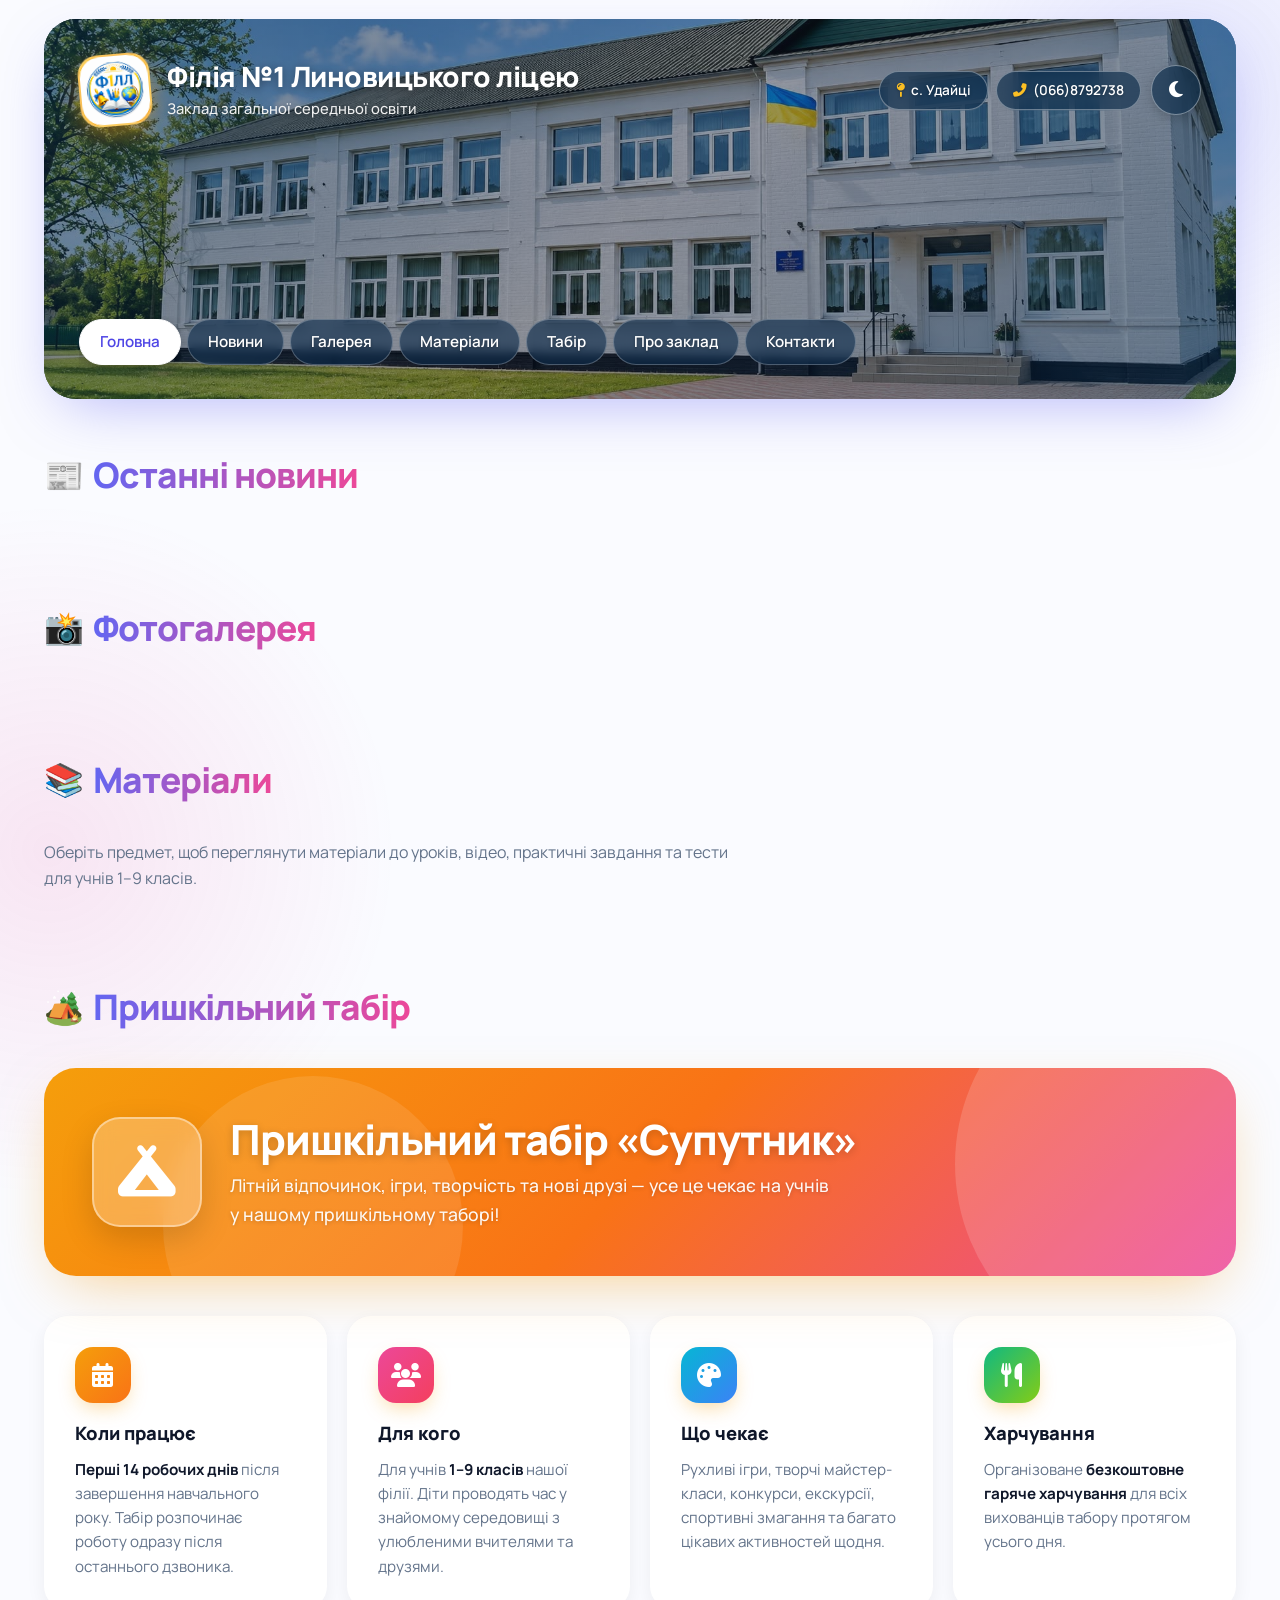
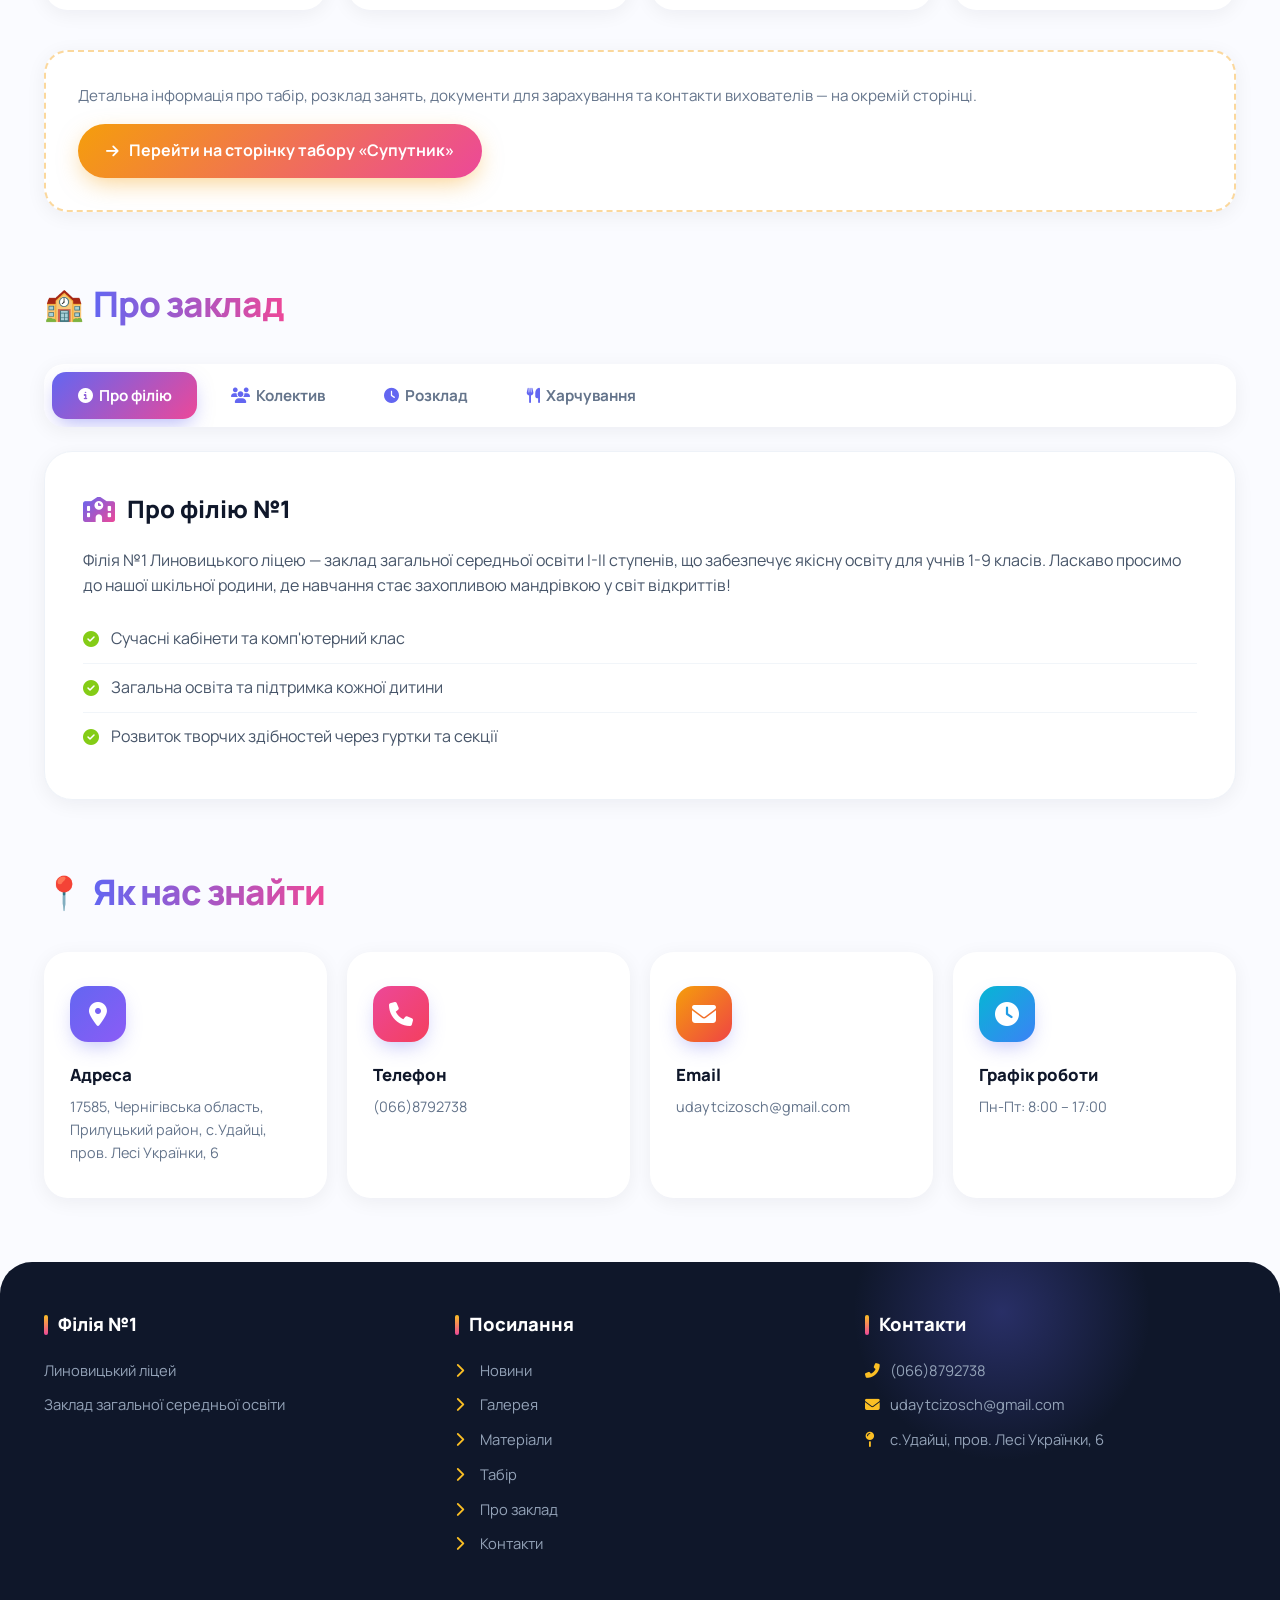
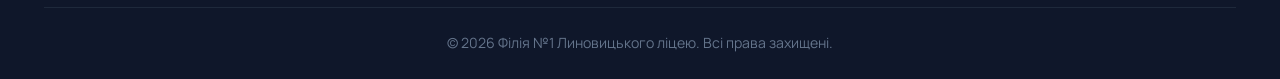
==== index.html @ 548830c9 "Update index.html" ====
<!DOCTYPE html>
<html lang="uk">
<head>
    <meta charset="UTF-8">
    <meta name="viewport" content="width=device-width, initial-scale=1.0, viewport-fit=cover">
    <meta name="theme-color" content="#6366f1">
    <meta name="google-site-verification" content="nzQj2xGdQmcjNdkb7C-c_WhR6F7RKy_tW2y6L_GNDEY" />
    <title>Філія №1 Линовицького ліцею</title>
    <link rel="icon" href="favicon.ico">
    <link rel="stylesheet" href="https://cdnjs.cloudflare.com/ajax/libs/font-awesome/6.4.0/css/all.min.css">
    <style>
        @import url('https://fonts.googleapis.com/css2?family=Manrope:wght@400;500;600;700;800&display=swap');

        :root {
            --primary: #6366f1;
            --primary-dark: #4f46e5;
            --accent-pink: #ec4899;
            --accent-lime: #84cc16;
            --dark: #0f172a;
            --gray: #64748b;
            --light: #f1f5f9;
            --white: #ffffff;

            --bg-body: #fafbff;
            --bg-card: #ffffff;
            --bg-card-hover: #ffffff;
            --bg-header: #0b2b4b;
            --bg-tab: #ffffff;
            --bg-input: #fafbff;
            --text-primary: #0f172a;
            --text-secondary: #475569;
            --text-muted: #64748b;
            --border-color: #eef2f8;
            --border-light: #f1f5f9;
            --shadow-card: 0 4px 20px rgba(15, 23, 42, 0.06);
            --shadow-card-hover: 0 25px 50px -15px rgba(99, 102, 241, 0.35);
            --lesson-bg: #fafbff;
            --lesson-border: #eef2f8;
            --footer-bg: #0f172a;
            --footer-text: #94a3b8;
            --footer-border: #1e293b;
        }

        [data-theme="dark"] {
            --bg-body: #0a0f1c;
            --bg-card: #151d2e;
            --bg-card-hover: #1a2438;
            --bg-header: #0b2b4b;
            --bg-tab: #151d2e;
            --bg-input: #1a2438;
            --text-primary: #f1f5f9;
            --text-secondary: #cbd5e1;
            --text-muted: #94a3b8;
            --border-color: #1e293b;
            --border-light: #1e293b;
            --shadow-card: 0 4px 20px rgba(0, 0, 0, 0.3);
            --shadow-card-hover: 0 25px 50px -15px rgba(99, 102, 241, 0.5);
            --lesson-bg: #1a2438;
            --lesson-border: #1e293b;
            --footer-bg: #050810;
            --footer-text: #94a3b8;
            --footer-border: #1e293b;
        }

        * {
            margin: 0;
            padding: 0;
            box-sizing: border-box;
            -webkit-tap-highlight-color: transparent;
        }

        html {
            scroll-behavior: smooth;
            -webkit-text-size-adjust: 100%;
        }

        body {
            font-family: 'Manrope', system-ui, -apple-system, sans-serif;
            background: var(--bg-body);
            color: var(--text-primary);
            line-height: 1.6;
            overflow-x: hidden;
            min-height: 100vh;
            min-height: 100dvh;
            transition: background-color 0.35s ease, color 0.35s ease;
        }

        body::before {
            content: '';
            position: fixed;
            top: -200px;
            right: -200px;
            width: 600px;
            height: 600px;
            background: radial-gradient(circle, rgba(99, 102, 241, 0.15), transparent 70%);
            border-radius: 50%;
            z-index: -1;
            pointer-events: none;
        }

        [data-theme="dark"] body::before {
            background: radial-gradient(circle, rgba(99, 102, 241, 0.25), transparent 70%);
        }

        body::after {
            content: '';
            position: fixed;
            bottom: -300px;
            left: -300px;
            width: 700px;
            height: 700px;
            background: radial-gradient(circle, rgba(236, 72, 153, 0.12), transparent 70%);
            border-radius: 50%;
            z-index: -1;
            pointer-events: none;
        }

        [data-theme="dark"] body::after {
            background: radial-gradient(circle, rgba(236, 72, 153, 0.18), transparent 70%);
        }

        .container {
            max-width: 1240px;
            margin: 0 auto;
            padding: 0 clamp(16px, 4vw, 24px);
        }

        /* ================= HEADER ================= */
        header {
            position: relative;
            padding: clamp(0.8rem, 2vw, 1.2rem) 0 0;
            margin-bottom: clamp(1.5rem, 4vw, 3rem);
        }

        .header-inner {
            background: var(--bg-header);
            border-radius: clamp(20px, 4vw, 32px);
            padding: clamp(1.5rem, 3.5vw, 2.2rem) clamp(1.2rem, 3vw, 2.2rem) clamp(0.6rem, 2vw, 1rem);
            box-shadow: 0 20px 60px -20px rgba(99, 102, 241, 0.5);
            position: relative;
            overflow: hidden;
            min-height: clamp(260px, 40vw, 380px);
            display: flex;
            flex-direction: column;
            justify-content: space-between;
        }

        .header-bg {
            position: absolute;
            inset: 0;
            z-index: 0;
            overflow: hidden;
        }

        .header-bg img {
            width: 100%;
            height: 100%;
            object-fit: cover;
            display: block;
            transition: transform 8s ease-in-out;
        }

        .header-inner:hover .header-bg img {
            transform: scale(1.05);
        }

        /* Щільне темне перекриття поверх картинки */
        .header-bg::after {
            content: '';
            position: absolute;
            inset: 0;
            background: linear-gradient(135deg,
                rgba(11, 43, 75, 0.6) 0%,
                rgba(15, 23, 42, 0.42) 50%,
                rgba(11, 43, 75, 0.6) 100%);
            z-index: 1;
            pointer-events: none;
        }

        [data-theme="dark"] .header-bg::after {
            background: linear-gradient(135deg,
                rgba(5, 8, 16, 0.75) 0%,
                rgba(15, 23, 42, 0.6) 50%,
                rgba(5, 8, 16, 0.75) 100%);
        }

        .header-content {
            display: flex;
            align-items: center;
            justify-content: space-between;
            flex-wrap: wrap;
            gap: 16px;
            position: relative;
            z-index: 2;
        }

        .logo-area {
            display: flex;
            align-items: center;
            gap: clamp(10px, 2vw, 16px);
        }

        .logo-icon {
            width: clamp(52px, 9vw, 72px);
            height: clamp(52px, 9vw, 72px);
            background: linear-gradient(135deg, #fbbf24, #f59e0b);
            border-radius: clamp(14px, 2.5vw, 20px);
            display: flex;
            align-items: center;
            justify-content: center;
            font-size: clamp(1.4rem, 3.2vw, 2rem);
            color: #fff;
            box-shadow: 0 8px 24px rgba(245, 158, 11, 0.5);
            transform: rotate(-5deg);
            transition: transform 0.3s;
            flex-shrink: 0;
            overflow: hidden;
            border: 2px solid rgba(255, 255, 255, 0.3);
            backdrop-filter: blur(10px);
        }

        .logo-icon:hover {
            transform: rotate(5deg) scale(1.05);
        }

        .logo-icon img {
            width: 100%;
            height: 100%;
            object-fit: cover;
            border-radius: inherit;
        }

        .school-name h1 {
            font-size: clamp(1.05rem, 3.5vw, 1.75rem);
            font-weight: 800;
            color: #fff;
            letter-spacing: -0.5px;
            line-height: 1.2;
            text-shadow: 0 2px 8px rgba(0, 0, 0, 0.4);
        }

        .school-name p {
            font-size: clamp(0.72rem, 2vw, 0.92rem);
            color: rgba(255, 255, 255, 0.92);
            font-weight: 500;
            margin-top: 4px;
            text-shadow: 0 1px 4px rgba(0, 0, 0, 0.4);
        }

        .header-right {
            display: flex;
            align-items: center;
            gap: 10px;
            flex-wrap: wrap;
        }

        .contact-info {
            display: flex;
            gap: 8px;
            flex-wrap: wrap;
        }

        .contact-chip {
            display: flex;
            align-items: center;
            gap: 6px;
            background: rgba(11, 43, 75, 0.65);
            backdrop-filter: blur(10px);
            -webkit-backdrop-filter: blur(10px);
            padding: clamp(6px, 1.5vw, 8px) clamp(10px, 2vw, 16px);
            border-radius: 50px;
            color: #fff;
            font-size: clamp(0.72rem, 1.8vw, 0.85rem);
            font-weight: 600;
            border: 1px solid rgba(255, 255, 255, 0.35);
            white-space: nowrap;
            text-shadow: 0 1px 3px rgba(0, 0, 0, 0.3);
        }

        .contact-chip i {
            color: #fbbf24;
        }

        /* ================= КНОПКА ПЕРЕМИКАННЯ ТЕМИ ================= */
        .theme-toggle {
            width: clamp(44px, 8vw, 50px);
            height: clamp(44px, 8vw, 50px);
            border-radius: 50%;
            background: rgba(11, 43, 75, 0.65);
            backdrop-filter: blur(10px);
            -webkit-backdrop-filter: blur(10px);
            border: 1px solid rgba(255, 255, 255, 0.4);
            color: #fff;
            font-size: clamp(1rem, 2.5vw, 1.15rem);
            cursor: pointer;
            display: flex;
            align-items: center;
            justify-content: center;
            transition: all 0.3s cubic-bezier(0.4, 0, 0.2, 1);
            flex-shrink: 0;
            position: relative;
            overflow: hidden;
            box-shadow: 0 4px 12px rgba(0, 0, 0, 0.2);
        }

        .theme-toggle:hover {
            background: #fff;
            color: var(--primary-dark);
            transform: rotate(20deg) scale(1.08);
        }

        .theme-toggle:active {
            transform: rotate(20deg) scale(0.95);
        }

        .theme-toggle i {
            position: absolute;
            transition: all 0.4s cubic-bezier(0.4, 0, 0.2, 1);
        }

        .theme-toggle .icon-sun {
            opacity: 0;
            transform: rotate(-90deg) scale(0.5);
        }

        .theme-toggle .icon-moon {
            opacity: 1;
            transform: rotate(0) scale(1);
        }

        [data-theme="dark"] .theme-toggle .icon-sun {
            opacity: 1;
            transform: rotate(0) scale(1);
        }

        [data-theme="dark"] .theme-toggle .icon-moon {
            opacity: 0;
            transform: rotate(90deg) scale(0.5);
        }

        /* ================= НАВІГАЦІЯ ================= */
        .nav-wrapper {
            position: relative;
            z-index: 2;
            margin-top: clamp(1.2rem, 3vw, 1.8rem);
            padding-bottom: clamp(0.6rem, 1.5vw, 1rem);
            display: flex;
            align-items: center;
            gap: 8px;
        }

        .nav-container {
            flex: 1;
            overflow-x: auto;
            -webkit-overflow-scrolling: touch;
            scrollbar-width: none;
            -ms-overflow-style: none;
            scroll-behavior: smooth;
        }

        .nav-container::-webkit-scrollbar {
            display: none;
        }

        .nav-links {
            display: flex;
            flex-wrap: nowrap;
            gap: 6px;
            list-style: none;
            min-width: fit-content;
            padding: 2px 0;
        }

        .nav-links a {
            color: #fff;
            text-decoration: none;
            font-weight: 600;
            padding: clamp(8px, 1.8vw, 10px) clamp(14px, 2.5vw, 20px);
            border-radius: 50px;
            font-size: clamp(0.82rem, 1.8vw, 0.95rem);
            transition: all 0.25s;
            background: rgba(11, 43, 75, 0.6);
            backdrop-filter: blur(6px);
            -webkit-backdrop-filter: blur(6px);
            border: 1px solid rgba(255, 255, 255, 0.25);
            white-space: nowrap;
            display: block;
            text-shadow: 0 1px 3px rgba(0, 0, 0, 0.35);
        }

        .nav-links a:hover {
            background: rgba(255, 255, 255, 0.3);
            border-color: rgba(255, 255, 255, 0.5);
        }

        .nav-links a.active {
            background: #fff;
            color: var(--primary-dark);
            box-shadow: 0 4px 15px rgba(0, 0, 0, 0.25);
            border-color: #fff;
            text-shadow: none;
        }

        .nav-arrow {
            flex-shrink: 0;
            width: clamp(36px, 6vw, 42px);
            height: clamp(36px, 6vw, 42px);
            border-radius: 50%;
            background: rgba(11, 43, 75, 0.65);
            backdrop-filter: blur(8px);
            -webkit-backdrop-filter: blur(8px);
            border: 1px solid rgba(255, 255, 255, 0.35);
            color: #fff;
            font-size: clamp(0.85rem, 2vw, 1rem);
            cursor: pointer;
            display: flex;
            align-items: center;
            justify-content: center;
            transition: all 0.25s;
            flex-shrink: 0;
            box-shadow: 0 4px 12px rgba(0, 0, 0, 0.2);
        }

        .nav-arrow:hover:not(:disabled) {
            background: #fff;
            color: var(--primary-dark);
            transform: scale(1.08);
        }

        .nav-arrow:active:not(:disabled) {
            transform: scale(0.95);
        }

        .nav-arrow:disabled {
            opacity: 0.3;
            cursor: not-allowed;
        }

        @media (min-width: 1000px) {
            .nav-arrow {
                display: none;
            }
        }

        /* ================= СЕКЦІЇ ================= */
        .section-title {
            font-size: clamp(1.4rem, 4vw, 2.2rem);
            font-weight: 800;
            color: var(--text-primary);
            margin-bottom: clamp(1.2rem, 3vw, 2rem);
            letter-spacing: -1px;
            display: flex;
            align-items: center;
            gap: 10px;
            flex-wrap: wrap;
            scroll-margin-top: 20px;
        }

        .section-title .emoji {
            font-size: clamp(1.4rem, 4vw, 2rem);
        }

        .section-title span.line {
            background: linear-gradient(90deg, var(--primary), var(--accent-pink));
            -webkit-background-clip: text;
            -webkit-text-fill-color: transparent;
            background-clip: text;
        }

        /* ================= НОВИНИ ================= */
        .news-section {
            margin: clamp(1rem, 3vw, 2rem) 0 clamp(2rem, 5vw, 4rem);
            scroll-margin-top: 20px;
        }

        .news-grid {
            display: grid;
            grid-template-columns: repeat(auto-fill, minmax(min(100%, 300px), 1fr));
            gap: clamp(16px, 2.5vw, 24px);
        }

        .news-card {
            background: var(--bg-card);
            border-radius: clamp(18px, 3vw, 24px);
            overflow: hidden;
            box-shadow: var(--shadow-card);
            transition: all 0.35s cubic-bezier(0.4, 0, 0.2, 1);
            display: flex;
            flex-direction: column;
            cursor: pointer;
            border: 2px solid transparent;
            position: relative;
            -webkit-tap-highlight-color: transparent;
        }

        @media (hover: hover) {
            .news-card:hover {
                transform: translateY(-8px);
                box-shadow: var(--shadow-card-hover);
                border-color: rgba(99, 102, 241, 0.2);
            }
            .news-card:hover .news-img img {
                transform: scale(1.08);
            }
            .news-card:hover .news-img i {
                transform: scale(1.15) rotate(-5deg);
            }
            .news-card:hover .read-more {
                gap: 12px;
                color: var(--accent-pink);
            }
        }

        .news-card:active {
            transform: scale(0.98);
        }

        .news-img {
            height: clamp(160px, 24vw, 200px);
            display: flex;
            align-items: center;
            justify-content: center;
            color: white;
            font-size: clamp(2.5rem, 6vw, 3.5rem);
            position: relative;
            overflow: hidden;
        }

        .news-img img {
            position: absolute;
            inset: 0;
            width: 100%;
            height: 100%;
            object-fit: cover;
            transition: transform 0.5s cubic-bezier(0.4, 0, 0.2, 1);
            z-index: 0;
        }

        .news-img::after {
            content: '';
            position: absolute;
            inset: 0;
            background: linear-gradient(180deg, rgba(0,0,0,0.05) 0%, rgba(0,0,0,0.25) 100%);
            z-index: 1;
            pointer-events: none;
        }

        .news-img i {
            filter: drop-shadow(2px 4px 8px rgba(0,0,0,0.25));
            position: relative;
            z-index: 2;
            transition: transform 0.4s;
        }

        .img-purple { background: linear-gradient(135deg, #8b5cf6, #6366f1); }
        .img-pink { background: linear-gradient(135deg, #ec4899, #f43f5e); }
        .img-green { background: linear-gradient(135deg, #10b981, #84cc16); }
        .img-cyan { background: linear-gradient(135deg, #06b6d4, #3b82f6); }
        .img-orange { background: linear-gradient(135deg, #f59e0b, #ef4444); }
        .img-indigo { background: linear-gradient(135deg, #6366f1, #06b6d4); }

        .news-content {
            padding: clamp(1rem, 2.5vw, 1.4rem) clamp(1rem, 2.5vw, 1.4rem) clamp(1.2rem, 2.5vw, 1.6rem);
            flex: 1;
            display: flex;
            flex-direction: column;
        }

        .news-date {
            font-size: clamp(0.68rem, 1.6vw, 0.75rem);
            font-weight: 700;
            text-transform: uppercase;
            letter-spacing: 1.2px;
            color: var(--primary);
            margin-bottom: 0.6rem;
            display: flex;
            align-items: center;
            gap: 6px;
        }

        .news-card h3 {
            font-size: clamp(1rem, 2.5vw, 1.15rem);
            font-weight: 700;
            margin-bottom: 0.6rem;
            color: var(--text-primary);
            line-height: 1.4;
            letter-spacing: -0.3px;
            display: -webkit-box;
            -webkit-line-clamp: 2;
            -webkit-box-orient: vertical;
            overflow: hidden;
        }

        .news-card p {
            color: var(--text-muted);
            font-size: clamp(0.85rem, 2vw, 0.9rem);
            margin-bottom: 1.2rem;
            flex: 1;
            display: -webkit-box;
            -webkit-line-clamp: 3;
            -webkit-box-orient: vertical;
            overflow: hidden;
        }

        .read-more {
            display: inline-flex;
            align-items: center;
            gap: 8px;
            color: var(--primary);
            font-weight: 700;
            font-size: clamp(0.8rem, 1.8vw, 0.88rem);
            margin-top: auto;
            width: fit-content;
            transition: 0.2s;
        }

        /* ================= МАТЕРІАЛИ / ПРЕДМЕТИ ================= */
        #materials-section {
            margin: clamp(2rem, 5vw, 4rem) 0;
            scroll-margin-top: 20px;
        }

        .subjects-grid {
            display: grid;
            grid-template-columns: repeat(auto-fill, minmax(min(100%, 240px), 1fr));
            gap: clamp(16px, 2.5vw, 22px);
        }

        .subject-card {
            background: var(--bg-card);
            border-radius: clamp(18px, 3vw, 24px);
            padding: clamp(1.4rem, 3vw, 1.8rem);
            box-shadow: var(--shadow-card);
            transition: all 0.35s cubic-bezier(0.4, 0, 0.2, 1);
            display: flex;
            flex-direction: column;
            cursor: pointer;
            border: 2px solid transparent;
            text-decoration: none;
            color: var(--text-primary);
            position: relative;
            overflow: hidden;
        }

        .subject-card::before {
            content: '';
            position: absolute;
            top: 0;
            left: 0;
            right: 0;
            height: 4px;
            background: var(--subject-color, linear-gradient(90deg, var(--primary), var(--accent-pink)));
            transform: scaleX(0);
            transform-origin: left;
            transition: transform 0.35s;
        }

        @media (hover: hover) {
            .subject-card:hover {
                transform: translateY(-6px);
                box-shadow: var(--shadow-card-hover);
                border-color: rgba(99, 102, 241, 0.15);
            }
            .subject-card:hover::before {
                transform: scaleX(1);
            }
            .subject-card:hover .subject-icon {
                transform: rotate(-8deg) scale(1.08);
            }
            .subject-card:hover .subject-link {
                gap: 12px;
                color: var(--accent-pink);
            }
        }

        .subject-card:active {
            transform: scale(0.98);
        }

        .subject-icon {
            width: clamp(52px, 9vw, 64px);
            height: clamp(52px, 9vw, 64px);
            border-radius: clamp(14px, 2.5vw, 18px);
            display: flex;
            align-items: center;
            justify-content: center;
            font-size: clamp(1.4rem, 3.5vw, 1.8rem);
            color: #fff;
            margin-bottom: 1rem;
            box-shadow: 0 8px 20px -5px rgba(99, 102, 241, 0.4);
            transition: transform 0.35s;
            flex-shrink: 0;
        }

        .subject-card h3 {
            font-size: clamp(1rem, 2.5vw, 1.15rem);
            font-weight: 800;
            margin-bottom: 0.4rem;
            color: var(--text-primary);
            letter-spacing: -0.3px;
        }

        .subject-card p {
            color: var(--text-muted);
            font-size: clamp(0.82rem, 2vw, 0.9rem);
            margin-bottom: 1rem;
            flex: 1;
        }

        .subject-link {
            display: inline-flex;
            align-items: center;
            gap: 8px;
            color: var(--primary);
            font-weight: 700;
            font-size: clamp(0.8rem, 1.8vw, 0.88rem);
            margin-top: auto;
            transition: 0.2s;
        }

        .subject-link i {
            font-size: 0.8em;
        }

        .subject-icon.info { background: linear-gradient(135deg, #06b6d4, #3b82f6); }
        .subject-icon.math { background: linear-gradient(135deg, #8b5cf6, #6366f1); }
        .subject-icon.ukr { background: linear-gradient(135deg, #f59e0b, #ef4444); }
        .subject-icon.eng { background: linear-gradient(135deg, #ec4899, #f43f5e); }
        .subject-icon.hist { background: linear-gradient(135deg, #f97316, #f59e0b); }
        .subject-icon.geo { background: linear-gradient(135deg, #10b981, #84cc16); }
        .subject-icon.bio { background: linear-gradient(135deg, #22c55e, #16a34a); }
        .subject-icon.phys { background: linear-gradient(135deg, #6366f1, #8b5cf6); }
        .subject-icon.chem { background: linear-gradient(135deg, #14b8a6, #10b981); }
        .subject-icon.art { background: linear-gradient(135deg, #f43f5e, #ec4899); }
        .subject-icon.pe { background: linear-gradient(135deg, #f59e0b, #84cc16); }
        .subject-icon.tech { background: linear-gradient(135deg, #64748b, #475569); }

        /* ================= ТАБІР ================= */
        #tabor-section {
            margin: clamp(2rem, 5vw, 4rem) 0;
            scroll-margin-top: 20px;
        }

        .tabor-hero {
            background: linear-gradient(135deg, #f59e0b 0%, #f97316 50%, #ec4899 100%);
            border-radius: clamp(20px, 4vw, 32px);
            padding: clamp(1.8rem, 4vw, 3rem);
            position: relative;
            overflow: hidden;
            box-shadow: 0 20px 60px -20px rgba(245, 158, 11, 0.5);
            color: #fff;
        }

        [data-theme="dark"] .tabor-hero {
            background: linear-gradient(135deg, #b45309 0%, #c2410c 50%, #be185d 100%);
            box-shadow: 0 20px 60px -20px rgba(245, 158, 11, 0.35);
        }

        .tabor-hero::before {
            content: '';
            position: absolute;
            top: -50%;
            right: -10%;
            width: 400px;
            height: 400px;
            background: rgba(255, 255, 255, 0.15);
            border-radius: 50%;
            pointer-events: none;
        }

        .tabor-hero::after {
            content: '';
            position: absolute;
            bottom: -100px;
            left: 10%;
            width: 300px;
            height: 300px;
            background: rgba(255, 255, 255, 0.1);
            border-radius: 50%;
            pointer-events: none;
        }

        .tabor-hero-content {
            position: relative;
            z-index: 2;
            display: grid;
            grid-template-columns: auto 1fr;
            gap: clamp(16px, 3vw, 28px);
            align-items: center;
        }

        .tabor-hero-icon {
            width: clamp(72px, 14vw, 110px);
            height: clamp(72px, 14vw, 110px);
            background: rgba(255, 255, 255, 0.25);
            backdrop-filter: blur(10px);
            -webkit-backdrop-filter: blur(10px);
            border-radius: clamp(20px, 4vw, 28px);
            display: flex;
            align-items: center;
            justify-content: center;
            font-size: clamp(2rem, 5vw, 3.2rem);
            color: #fff;
            border: 2px solid rgba(255, 255, 255, 0.4);
            flex-shrink: 0;
            box-shadow: 0 12px 32px rgba(0, 0, 0, 0.15);
            animation: floatTent 3s ease-in-out infinite;
        }

        @keyframes floatTent {
            0%, 100% { transform: translateY(0) rotate(-3deg); }
            50% { transform: translateY(-8px) rotate(3deg); }
        }

        .tabor-hero h2 {
            font-size: clamp(1.5rem, 5vw, 2.6rem);
            font-weight: 800;
            letter-spacing: -1px;
            line-height: 1.15;
            text-shadow: 0 2px 8px rgba(0, 0, 0, 0.2);
            margin-bottom: 0.5rem;
        }

        .tabor-hero p {
            font-size: clamp(0.9rem, 2.2vw, 1.1rem);
            color: rgba(255, 255, 255, 0.95);
            font-weight: 500;
            max-width: 600px;
            text-shadow: 0 1px 4px rgba(0, 0, 0, 0.2);
        }

        .tabor-info-grid {
            display: grid;
            grid-template-columns: repeat(auto-fit, minmax(min(100%, 240px), 1fr));
            gap: clamp(14px, 2.5vw, 20px);
            margin-top: clamp(1.5rem, 4vw, 2.5rem);
        }

        .tabor-info-card {
            background: var(--bg-card);
            border-radius: clamp(18px, 3vw, 24px);
            padding: clamp(1.4rem, 3vw, 1.8rem);
            box-shadow: var(--shadow-card);
            border: 2px solid transparent;
            transition: all 0.3s;
            display: flex;
            flex-direction: column;
            gap: 0.6rem;
        }

        @media (hover: hover) {
            .tabor-info-card:hover {
                transform: translateY(-6px);
                border-color: rgba(245, 158, 11, 0.3);
                box-shadow: 0 25px 50px -15px rgba(245, 158, 11, 0.3);
            }
        }

        .tabor-info-icon {
            width: clamp(48px, 8vw, 56px);
            height: clamp(48px, 8vw, 56px);
            border-radius: clamp(14px, 2.5vw, 18px);
            display: flex;
            align-items: center;
            justify-content: center;
            font-size: clamp(1.2rem, 3vw, 1.5rem);
            color: #fff;
            margin-bottom: 0.4rem;
            box-shadow: 0 8px 20px -5px rgba(245, 158, 11, 0.4);
        }

        .tabor-info-card:nth-child(1) .tabor-info-icon { background: linear-gradient(135deg, #f59e0b, #f97316); }
        .tabor-info-card:nth-child(2) .tabor-info-icon { background: linear-gradient(135deg, #ec4899, #f43f5e); }
        .tabor-info-card:nth-child(3) .tabor-info-icon { background: linear-gradient(135deg, #06b6d4, #3b82f6); }
        .tabor-info-card:nth-child(4) .tabor-info-icon { background: linear-gradient(135deg, #10b981, #84cc16); }

        .tabor-info-card h4 {
            font-size: clamp(1rem, 2.5vw, 1.15rem);
            font-weight: 800;
            color: var(--text-primary);
        }

        .tabor-info-card p {
            color: var(--text-muted);
            font-size: clamp(0.85rem, 2vw, 0.95rem);
            line-height: 1.6;
        }

        .tabor-info-card strong {
            color: var(--text-primary);
        }

        .tabor-link-box {
            margin-top: clamp(1.5rem, 4vw, 2.5rem);
            background: var(--bg-card);
            border-radius: clamp(18px, 3vw, 24px);
            padding: clamp(1.4rem, 3vw, 2rem);
            box-shadow: var(--shadow-card);
            border: 2px dashed rgba(245, 158, 11, 0.4);
            display: flex;
            flex-direction: column;
            align-items: flex-start;
            gap: 1rem;
        }

        [data-theme="dark"] .tabor-link-box {
            border-color: rgba(245, 158, 11, 0.5);
        }

        .tabor-link-box h4 {
            font-size: clamp(1rem, 2.5vw, 1.2rem);
            font-weight: 800;
            color: var(--text-primary);
            display: flex;
            align-items: center;
            gap: 10px;
        }

        .tabor-link-box h4 i {
            color: #f59e0b;
        }

        .tabor-link-box p {
            color: var(--text-muted);
            font-size: clamp(0.88rem, 2vw, 0.95rem);
        }

        .tabor-btn {
            display: inline-flex;
            align-items: center;
            gap: 10px;
            padding: 14px 28px;
            background: linear-gradient(135deg, #f59e0b, #ec4899);
            color: #fff;
            font-weight: 700;
            font-size: clamp(0.9rem, 2vw, 1rem);
            border-radius: 50px;
            text-decoration: none;
            box-shadow: 0 8px 24px -5px rgba(245, 158, 11, 0.5);
            transition: all 0.3s;
            border: none;
            cursor: pointer;
            font-family: inherit;
        }

        .tabor-btn:hover {
            transform: translateY(-3px);
            box-shadow: 0 12px 32px -5px rgba(245, 158, 11, 0.6);
            gap: 14px;
        }

        .tabor-btn:active {
            transform: translateY(0) scale(0.98);
        }

        .tabor-btn i {
            font-size: 0.9em;
        }

        /* ================= ВКЛАДКИ "ПРО ЗАКЛАД" ================= */
        #tabs-section {
            margin: clamp(2rem, 5vw, 4rem) 0;
            scroll-margin-top: 20px;
        }

        .info-tabs {
            display: flex;
            flex-wrap: nowrap;
            gap: 8px;
            margin-bottom: 1.5rem;
            background: var(--bg-tab);
            padding: 8px;
            border-radius: 20px;
            box-shadow: var(--shadow-card);
            overflow-x: auto;
            -webkit-overflow-scrolling: touch;
            scrollbar-width: none;
            -ms-overflow-style: none;
        }

        .info-tabs::-webkit-scrollbar {
            display: none;
        }

        .tab-btn {
            background: transparent;
            border: none;
            padding: clamp(0.6rem, 1.8vw, 0.8rem) clamp(1rem, 2.5vw, 1.6rem);
            border-radius: 14px;
            font-weight: 700;
            color: var(--text-muted);
            cursor: pointer;
            transition: all 0.25s;
            font-size: clamp(0.78rem, 1.8vw, 0.95rem);
            font-family: inherit;
            display: flex;
            align-items: center;
            gap: 6px;
            white-space: nowrap;
            flex-shrink: 0;
        }

        .tab-btn i {
            color: var(--primary);
            transition: 0.2s;
        }

        .tab-btn.active {
            background: linear-gradient(135deg, var(--primary), var(--accent-pink));
            color: #fff;
            box-shadow: 0 8px 20px -5px rgba(99, 102, 241, 0.5);
        }

        .tab-btn.active i {
            color: #fff;
        }

        .tab-content {
            background: var(--bg-card);
            border-radius: clamp(18px, 3vw, 28px);
            padding: clamp(1.2rem, 3vw, 2.5rem);
            box-shadow: var(--shadow-card);
            border: 1px solid var(--border-color);
        }

        .tab-pane {
            display: none;
            animation: fadeIn 0.35s ease;
        }

        .tab-pane.active {
            display: block;
        }

        @keyframes fadeIn {
            from { opacity: 0; transform: translateY(10px); }
            to { opacity: 1; transform: translateY(0); }
        }

        .tab-pane h3 {
            color: var(--text-primary);
            margin-bottom: 1.2rem;
            font-size: clamp(1.15rem, 3vw, 1.5rem);
            font-weight: 800;
            display: flex;
            align-items: center;
            gap: 12px;
            flex-wrap: wrap;
        }

        .tab-pane h3 i {
            background: linear-gradient(135deg, var(--primary), var(--accent-pink));
            -webkit-background-clip: text;
            -webkit-text-fill-color: transparent;
            background-clip: text;
            font-size: clamp(1.2rem, 3vw, 1.6rem);
        }

        .tab-pane p {
            color: var(--text-secondary);
            margin-bottom: 1rem;
            font-size: clamp(0.9rem, 2vw, 1rem);
        }

        .tab-pane ul {
            list-style: none;
        }

        .tab-pane li {
            padding: clamp(0.5rem, 1.5vw, 0.7rem) 0;
            color: var(--text-secondary);
            display: flex;
            align-items: flex-start;
            gap: 12px;
            border-bottom: 1px solid var(--border-light);
            font-size: clamp(0.88rem, 2vw, 1rem);
        }

        .tab-pane li:last-child {
            border-bottom: none;
        }

        .tab-pane li i {
            color: var(--accent-lime);
            margin-top: 5px;
            flex-shrink: 0;
        }

        /* ================= КОНТАКТИ ================= */
        #contacts {
            margin: clamp(2rem, 5vw, 4rem) 0;
            scroll-margin-top: 20px;
        }

        .contacts-grid {
            display: grid;
            grid-template-columns: repeat(auto-fit, minmax(min(100%, 220px), 1fr));
            gap: clamp(14px, 2vw, 20px);
        }

        .contact-card {
            background: var(--bg-card);
            border-radius: clamp(18px, 3vw, 24px);
            padding: clamp(1.4rem, 3vw, 2rem) clamp(1.2rem, 2.5vw, 1.5rem);
            box-shadow: var(--shadow-card);
            transition: 0.3s;
            border: 2px solid transparent;
        }

        @media (hover: hover) {
            .contact-card:hover {
                transform: translateY(-6px);
                border-color: rgba(99, 102, 241, 0.2);
                box-shadow: var(--shadow-card-hover);
            }
        }

        .contact-icon {
            width: clamp(48px, 8vw, 56px);
            height: clamp(48px, 8vw, 56px);
            border-radius: clamp(14px, 2.5vw, 18px);
            display: flex;
            align-items: center;
            justify-content: center;
            font-size: clamp(1.2rem, 3vw, 1.5rem);
            color: #fff;
            margin-bottom: 1.2rem;
            box-shadow: 0 8px 20px -5px rgba(99, 102, 241, 0.4);
            overflow: hidden;
        }

        .contact-icon img {
            width: 100%;
            height: 100%;
            object-fit: cover;
            border-radius: inherit;
        }

        .contact-card:nth-child(1) .contact-icon { background: linear-gradient(135deg, #6366f1, #8b5cf6); }
        .contact-card:nth-child(2) .contact-icon { background: linear-gradient(135deg, #ec4899, #f43f5e); }
        .contact-card:nth-child(3) .contact-icon { background: linear-gradient(135deg, #f59e0b, #ef4444); }
        .contact-card:nth-child(4) .contact-icon { background: linear-gradient(135deg, #06b6d4, #3b82f6); }

        .contact-card h4 {
            font-size: clamp(0.95rem, 2.2vw, 1.05rem);
            font-weight: 800;
            margin-bottom: 0.4rem;
            color: var(--text-primary);
        }

        .contact-card p {
            color: var(--text-muted);
            font-size: clamp(0.82rem, 2vw, 0.9rem);
            word-break: break-word;
        }

        /* ================= ГАЛЕРЕЯ ================= */
        .gallery-section {
            margin: clamp(2rem, 5vw, 4rem) 0;
            scroll-margin-top: 20px;
        }

        .gallery-grid {
            display: grid;
            grid-template-columns: repeat(auto-fill, minmax(min(100%, 200px), 1fr));
            gap: clamp(10px, 2vw, 16px);
        }

        .gallery-item {
            aspect-ratio: 1 / 1;
            border-radius: clamp(14px, 2vw, 20px);
            overflow: hidden;
            position: relative;
            cursor: pointer;
            box-shadow: 0 4px 16px rgba(15, 23, 42, 0.08);
            transition: transform 0.3s, box-shadow 0.3s;
        }

        .gallery-item img {
            width: 100%;
            height: 100%;
            object-fit: cover;
            transition: transform 0.5s;
        }

        .gallery-item::after {
            content: '\f00e';
            font-family: 'Font Awesome 6 Free';
            font-weight: 900;
            position: absolute;
            inset: 0;
            background: rgba(99, 102, 241, 0.6);
            color: #fff;
            display: flex;
            align-items: center;
            justify-content: center;
            font-size: 1.5rem;
            opacity: 0;
            transition: opacity 0.3s;
        }

        @media (hover: hover) {
            .gallery-item:hover {
                transform: translateY(-4px);
                box-shadow: 0 16px 32px rgba(99, 102, 241, 0.25);
            }
            .gallery-item:hover img {
                transform: scale(1.1);
            }
            .gallery-item:hover::after {
                opacity: 1;
            }
        }

        /* ================= МОДАЛЬНЕ ВІКНО ================= */
        .modal-overlay {
            position: fixed;
            inset: 0;
            background: rgba(15, 23, 42, 0.75);
            backdrop-filter: blur(8px);
            -webkit-backdrop-filter: blur(8px);
            z-index: 1000;
            display: flex;
            align-items: center;
            justify-content: center;
            padding: clamp(10px, 3vw, 20px);
            opacity: 0;
            visibility: hidden;
            transition: opacity 0.3s, visibility 0.3s;
        }

        .modal-overlay.open {
            opacity: 1;
            visibility: visible;
        }

        .modal {
            background: var(--bg-card);
            border-radius: clamp(18px, 3vw, 28px);
            max-width: 720px;
            width: 100%;
            max-height: calc(100vh - 20px);
            max-height: calc(100dvh - 20px);
            overflow-y: auto;
            position: relative;
            transform: scale(0.9) translateY(20px);
            transition: transform 0.35s cubic-bezier(0.34, 1.56, 0.64, 1);
            box-shadow: 0 40px 80px -20px rgba(0, 0, 0, 0.4);
            -webkit-overflow-scrolling: touch;
        }

        .modal-overlay.open .modal {
            transform: scale(1) translateY(0);
        }

        .modal-header {
            height: clamp(180px, 35vw, 280px);
            display: flex;
            align-items: center;
            justify-content: center;
            position: relative;
            border-radius: clamp(18px, 3vw, 28px) clamp(18px, 3vw, 28px) 0 0;
            overflow: hidden;
        }

        .modal-header img {
            position: absolute;
            inset: 0;
            width: 100%;
            height: 100%;
            object-fit: cover;
            z-index: 0;
        }

        .modal-header::after {
            content: '';
            position: absolute;
            inset: 0;
            background: linear-gradient(180deg, rgba(0,0,0,0.1) 0%, rgba(0,0,0,0.4) 100%);
            z-index: 1;
        }

        .modal-header i {
            font-size: clamp(3rem, 8vw, 5rem);
            color: #fff;
            filter: drop-shadow(2px 4px 12px rgba(0,0,0,0.3));
            position: relative;
            z-index: 2;
            animation: float 3s ease-in-out infinite;
        }

        @keyframes float {
            0%, 100% { transform: translateY(0); }
            50% { transform: translateY(-10px); }
        }

        .modal-close {
            position: absolute;
            top: clamp(10px, 2vw, 16px);
            right: clamp(10px, 2vw, 16px);
            width: clamp(38px, 8vw, 44px);
            height: clamp(38px, 8vw, 44px);
            border-radius: 50%;
            background: rgba(255, 255, 255, 0.9);
            backdrop-filter: blur(10px);
            -webkit-backdrop-filter: blur(10px);
            border: 1px solid rgba(255, 255, 255, 0.4);
            color: #0f172a;
            font-size: clamp(1rem, 2.5vw, 1.2rem);
            cursor: pointer;
            display: flex;
            align-items: center;
            justify-content: center;
            transition: 0.2s;
            z-index: 10;
        }

        .modal-close:hover {
            background: #fff;
            transform: rotate(90deg);
        }

        .modal-close:active {
            transform: scale(0.9) rotate(90deg);
        }

        .modal-body {
            padding: clamp(1.2rem, 4vw, 2rem) clamp(1.2rem, 5vw, 2.5rem) clamp(1.5rem, 4vw, 2.5rem);
        }

        .modal-date {
            font-size: clamp(0.72rem, 1.8vw, 0.8rem);
            font-weight: 700;
            text-transform: uppercase;
            letter-spacing: 1.2px;
            color: var(--primary);
            margin-bottom: 0.7rem;
            display: flex;
            align-items: center;
            gap: 8px;
        }

        .modal-body h2 {
            font-size: clamp(1.2rem, 4vw, 1.7rem);
            font-weight: 800;
            color: var(--text-primary);
            margin-bottom: 1.2rem;
            letter-spacing: -0.5px;
            line-height: 1.3;
        }

        .modal-body .modal-text {
            color: var(--text-secondary);
            font-size: clamp(0.9rem, 2.2vw, 1rem);
            line-height: 1.8;
        }

        .modal-body .modal-text p {
            margin-bottom: 1rem;
        }

        .modal-gallery {
            display: grid;
            grid-template-columns: repeat(auto-fill, minmax(min(100%, 140px), 1fr));
            gap: 10px;
            margin-top: 1.5rem;
        }

        .modal-gallery img {
            width: 100%;
            aspect-ratio: 1 / 1;
            object-fit: cover;
            border-radius: 12px;
            cursor: pointer;
            transition: transform 0.3s;
        }

        .modal-gallery img:hover {
            transform: scale(1.05);
        }

        .modal-nav-arrow {
            position: absolute;
            top: 50%;
            transform: translateY(-50%);
            width: clamp(40px, 7vw, 48px);
            height: clamp(40px, 7vw, 48px);
            border-radius: 50%;
            background: rgba(255, 255, 255, 0.9);
            backdrop-filter: blur(10px);
            -webkit-backdrop-filter: blur(10px);
            border: 1px solid rgba(255, 255, 255, 0.5);
            color: #0f172a;
            font-size: clamp(0.9rem, 2vw, 1.1rem);
            cursor: pointer;
            display: flex;
            align-items: center;
            justify-content: center;
            transition: all 0.25s;
            z-index: 15;
            box-shadow: 0 4px 16px rgba(0, 0, 0, 0.15);
        }

        .modal-nav-arrow:hover {
            background: #fff;
            transform: translateY(-50%) scale(1.1);
            box-shadow: 0 6px 20px rgba(0, 0, 0, 0.25);
        }

        .modal-nav-arrow:active {
            transform: translateY(-50%) scale(0.95);
        }

        .modal-nav-arrow:disabled {
            opacity: 0.3;
            cursor: not-allowed;
        }

        .modal-nav-prev {
            left: clamp(8px, 2vw, 16px);
        }

        .modal-nav-next {
            right: clamp(8px, 2vw, 16px);
        }

        .modal-counter {
            position: absolute;
            top: clamp(10px, 2vw, 16px);
            left: 50%;
            transform: translateX(-50%);
            background: rgba(15, 23, 42, 0.6);
            backdrop-filter: blur(10px);
            -webkit-backdrop-filter: blur(10px);
            color: #fff;
            padding: 6px 14px;
            border-radius: 50px;
            font-size: clamp(0.72rem, 1.8vw, 0.82rem);
            font-weight: 700;
            z-index: 15;
            border: 1px solid rgba(255, 255, 255, 0.2);
            white-space: nowrap;
        }

        .scroll-top-btn {
            position: fixed;
            bottom: clamp(20px, 4vw, 30px);
            right: clamp(20px, 4vw, 30px);
            width: clamp(44px, 8vw, 52px);
            height: clamp(44px, 8vw, 52px);
            border-radius: 50%;
            background: linear-gradient(135deg, var(--primary), var(--accent-pink));
            color: #fff;
            border: none;
            font-size: clamp(1rem, 2.5vw, 1.2rem);
            cursor: pointer;
            display: flex;
            align-items: center;
            justify-content: center;
            box-shadow: 0 8px 24px rgba(99, 102, 241, 0.4);
            opacity: 0;
            visibility: hidden;
            transform: translateY(20px);
            transition: all 0.3s;
            z-index: 500;
        }

        .scroll-top-btn.visible {
            opacity: 1;
            visibility: visible;
            transform: translateY(0);
        }

        .scroll-top-btn:hover {
            transform: translateY(-4px);
            box-shadow: 0 12px 32px rgba(99, 102, 241, 0.5);
        }

        .scroll-top-btn:active {
            transform: translateY(0) scale(0.95);
        }

        /* ================= ФУТЕР ================= */
        footer {
            background: var(--footer-bg);
            color: var(--footer-text);
            padding: clamp(2rem, 5vw, 3rem) 0 1.5rem;
            margin-top: clamp(2rem, 5vw, 4rem);
            border-radius: clamp(20px, 4vw, 32px) clamp(20px, 4vw, 32px) 0 0;
            position: relative;
            overflow: hidden;
        }

        footer::before {
            content: '';
            position: absolute;
            top: -100px;
            right: 10%;
            width: 300px;
            height: 300px;
            background: radial-gradient(circle, rgba(99, 102, 241, 0.3), transparent 70%);
            border-radius: 50%;
            pointer-events: none;
        }

        .footer-content {
            display: grid;
            grid-template-columns: repeat(auto-fit, minmax(min(100%, 220px), 1fr));
            gap: clamp(1.5rem, 4vw, 2.5rem);
            position: relative;
        }

        .footer-col h4 {
            color: #fff;
            margin-bottom: 1.2rem;
            font-size: clamp(1rem, 2.5vw, 1.15rem);
            font-weight: 800;
            display: flex;
            align-items: center;
            gap: 10px;
        }

        .footer-col h4::before {
            content: '';
            width: 4px;
            height: 20px;
            background: linear-gradient(180deg, #fbbf24, var(--accent-pink));
            border-radius: 2px;
        }

        .footer-col p, .footer-col a {
            color: var(--footer-text);
            text-decoration: none;
            font-size: clamp(0.85rem, 2vw, 0.92rem);
            display: block;
            margin-bottom: 0.7rem;
            transition: 0.2s;
            word-break: break-word;
        }

        .footer-col a:hover {
            color: #fbbf24;
        }

        .footer-col i {
            width: 22px;
            color: #fbbf24;
        }

        .copyright {
            text-align: center;
            margin-top: clamp(1.5rem, 4vw, 2.5rem);
            padding-top: 1.5rem;
            border-top: 1px solid var(--footer-border);
            font-size: clamp(0.75rem, 2vw, 0.88rem);
            color: var(--text-muted);
        }

        body.modal-open {
            overflow: hidden;
        }

        @media (max-width: 600px) {
            .tabor-hero-content {
                grid-template-columns: 1fr;
                text-align: center;
            }
            .tabor-hero-icon {
                margin: 0 auto;
            }
            .tabor-hero p {
                margin: 0 auto;
            }
        }

        @media (max-width: 400px) {
            .contact-info {
                display: none;
            }
            .logo-area {
                gap: 10px;
            }
            .news-img {
                height: 150px;
            }
            .news-content {
                padding: 1rem;
            }
            .read-more {
                font-size: 0.8rem;
            }
            .header-inner {
                min-height: 200px;
            }
            .scroll-top-btn {
                bottom: 16px;
                right: 16px;
            }
        }

        @media (min-width: 769px) and (max-width: 1024px) {
            .news-grid {
                grid-template-columns: repeat(2, 1fr);
            }
        }

        @supports (padding: max(0px)) {
            .container {
                padding-left: max(clamp(16px, 4vw, 24px), env(safe-area-inset-left));
                padding-right: max(clamp(16px, 4vw, 24px), env(safe-area-inset-right));
            }
            footer {
                padding-bottom: max(1.5rem, env(safe-area-inset-bottom));
            }
            .scroll-top-btn {
                bottom: max(clamp(20px, 4vw, 30px), env(safe-area-inset-bottom));
                right: max(clamp(20px, 4vw, 30px), env(safe-area-inset-right));
            }
        }

        @media (prefers-reduced-motion: reduce) {
            *, *::before, *::after {
                animation-duration: 0.01ms !important;
                animation-iteration-count: 1 !important;
                transition-duration: 0.01ms !important;
                scroll-behavior: auto !important;
            }
        }
    </style>
    <script>
        (function() {
            const savedTheme = localStorage.getItem('theme');
            if (savedTheme === 'dark') {
                document.documentElement.setAttribute('data-theme', 'dark');
            }
        })();
    </script>
</head>
<body>

<header>
    <div class="container">
        <div class="header-inner">
            <div class="header-bg">
                <img src="images/school.jpg"
                     alt="Будівля Філії №1 Линовицького ліцею"
                     loading="eager"
                     onerror="this.parentElement.style.display='none';">
            </div>

            <div class="header-content">
                <div class="logo-area">
                    <div class="logo-icon">
                        <img src="images/logo.png"
                             alt="Логотип"
                             onerror="this.style.display='none'; this.parentElement.innerHTML='<i class=\'fas fa-graduation-cap\'></i>';">
                    </div>
                    <div class="school-name">
                        <h1>Філія №1 Линовицького ліцею</h1>
                        <p>Заклад загальної середньої освіти</p>
                    </div>
                </div>
                <div class="header-right">
                    <div class="contact-info">
                        <div class="contact-chip"><i class="fas fa-map-pin"></i> с. Удайці</div>
                        <div class="contact-chip"><i class="fas fa-phone-alt"></i> (066)8792738</div>
                    </div>
                    <button class="theme-toggle" id="themeToggle" aria-label="Перемкнути тему">
                        <i class="fas fa-moon icon-moon"></i>
                        <i class="fas fa-sun icon-sun"></i>
                    </button>
                </div>
            </div>

            <div class="nav-wrapper">
                <button class="nav-arrow nav-arrow-left" id="navArrowLeft" aria-label="Прокрутити вліво">
                    <i class="fas fa-chevron-left"></i>
                </button>
                <div class="nav-container" id="navContainer">
                    <ul class="nav-links">
                        <li><a href="#" class="active" data-nav="home">Головна</a></li>
                        <li><a href="#news" data-nav="news">Новини</a></li>
                        <li><a href="#gallery" data-nav="gallery">Галерея</a></li>
                        <li><a href="#materials-section" data-nav="materials">Матеріали</a></li>
                        <li><a href="#tabor-section" data-nav="tabor">Табір</a></li>
                        <li><a href="#tabs-section" data-nav="tabs">Про заклад</a></li>
                        <li><a href="#contacts" data-nav="contacts">Контакти</a></li>
                    </ul>
                </div>
                <button class="nav-arrow nav-arrow-right" id="navArrowRight" aria-label="Прокрутити вправо">
                    <i class="fas fa-chevron-right"></i>
                </button>
            </div>
        </div>
    </div>
</header>

<main class="container">
    <section id="news" class="news-section">
        <h2 class="section-title"><span class="emoji">📰</span> <span class="line">Останні новини</span></h2>
        <div class="news-grid" id="newsGrid"></div>
    </section>

    <section id="gallery" class="gallery-section">
        <h2 class="section-title"><span class="emoji">📸</span> <span class="line">Фотогалерея</span></h2>
        <div class="gallery-grid" id="galleryGrid"></div>
    </section>

    <section id="materials-section">
        <h2 class="section-title"><span class="emoji">📚</span> <span class="line">Матеріали</span></h2>
        <p style="color: var(--text-muted); font-size: clamp(0.9rem, 2vw, 1rem); margin-bottom: 1.5rem; max-width: 700px;">
            Оберіть предмет, щоб переглянути матеріали до уроків, відео, практичні завдання та тести для учнів 1–9 класів.
        </p>
        <div class="subjects-grid" id="subjectsGrid"></div>
    </section>

    <!-- ================= ТАБІР ================= -->
    <section id="tabor-section">
        <h2 class="section-title"><span class="emoji">🏕️</span> <span class="line">Пришкільний табір</span></h2>

        <div class="tabor-hero">
            <div class="tabor-hero-content">
                <div class="tabor-hero-icon">
                    <i class="fas fa-campground"></i>
                </div>
                <div>
                    <h2>Пришкільний табір «Супутник»</h2>
                    <p>Літній відпочинок, ігри, творчість та нові друзі — усе це чекає на учнів у нашому пришкільному таборі!</p>
                </div>
            </div>
        </div>

        <div class="tabor-info-grid">
            <div class="tabor-info-card">
                <div class="tabor-info-icon"><i class="fas fa-calendar-days"></i></div>
                <h4>Коли працює</h4>
                <p><strong>Перші 14 робочих днів</strong> після завершення навчального року. Табір розпочинає роботу одразу після останнього дзвоника.</p>
            </div>
            <div class="tabor-info-card">
                <div class="tabor-info-icon"><i class="fas fa-users"></i></div>
                <h4>Для кого</h4>
                <p>Для учнів <strong>1–9 класів</strong> нашої філії. Діти проводять час у знайомому середовищі з улюбленими вчителями та друзями.</p>
            </div>
            <div class="tabor-info-card">
                <div class="tabor-info-icon"><i class="fas fa-palette"></i></div>
                <h4>Що чекає</h4>
                <p>Рухливі ігри, творчі майстер-класи, конкурси, екскурсії, спортивні змагання та багато цікавих активностей щодня.</p>
            </div>
            <div class="tabor-info-card">
                <div class="tabor-info-icon"><i class="fas fa-utensils"></i></div>
                <h4>Харчування</h4>
                <p>Організоване <strong>безкоштовне гаряче харчування</strong> для всіх вихованців табору протягом усього дня.</p>
            </div>
        </div>

        <div class="tabor-link-box">
            <p>Детальна інформація про табір, розклад занять, документи для зарахування та контакти вихователів — на окремій сторінці.</p>
            <a href="https://filia-1-lynovytskoho-litseiu.github.io/tabir26/" class="tabor-btn">
                <i class="fas fa-arrow-right"></i>
                Перейти на сторінку табору «Супутник»
            </a>
        </div>
    </section>

    <section id="tabs-section">
        <h2 class="section-title"><span class="emoji">🏫</span> <span class="line">Про заклад</span></h2>
        <div class="info-tabs">
            <button class="tab-btn active" data-tab="tab-1"><i class="fas fa-info-circle"></i> Про філію</button>
            <button class="tab-btn" data-tab="tab-2"><i class="fas fa-users"></i> Колектив</button>
            <button class="tab-btn" data-tab="tab-3"><i class="fas fa-clock"></i> Розклад</button>
            <button class="tab-btn" data-tab="tab-4"><i class="fas fa-utensils"></i> Харчування</button>
        </div>

        <div class="tab-content">
            <div id="tab-1" class="tab-pane active">
                <h3><i class="fas fa-school"></i> Про філію №1</h3>
                <p>Філія №1 Линовицького ліцею — заклад загальної середньої освіти І-ІІ ступенів, що забезпечує якісну освіту для учнів 1-9 класів. Ласкаво просимо до нашої шкільної родини, де навчання стає захопливою мандрівкою у світ відкриттів!</p>
                <ul>
                    <li><i class="fas fa-check-circle"></i> Сучасні кабінети та комп'ютерний клас</li>
                    <li><i class="fas fa-check-circle"></i> Загальна освіта та підтримка кожної дитини</li>
                    <li><i class="fas fa-check-circle"></i> Розвиток творчих здібностей через гуртки та секції</li>
                </ul>
            </div>
            <div id="tab-2" class="tab-pane">
                <h3><i class="fas fa-chalkboard-teacher"></i> Наші вчителі</h3>
                <p>У філії працюють досвідчені педагоги, серед яких є вчителі вищої категорії.</p>
                <ul>
                    <li><i class="fas fa-user-tie"></i> <strong>Директор філії:</strong> Баєвський Олександр Олександрович</li>
                    <li><i class="fas fa-user-tie"></i> <strong>Заступник директора:</strong> - </li>
                    <li><i class="fas fa-user-tie"></i> <strong>Педагог-організатор:</strong> Єсипенко Ярослав Дмитровмич</li>
                </ul>
            </div>
            <div id="tab-3" class="tab-pane">
                <h3><i class="fas fa-calendar-alt"></i> Розклад дзвінків</h3>
                <ul>
                    <li><i class="fas fa-bell"></i> 1 урок: 8:00 – 8:45</li>
                    <li><i class="fas fa-bell"></i> 2 урок: 8:55 – 9:40</li>
                    <li><i class="fas fa-bell"></i> 3 урок: 10:00 – 10:45</li>
                    <li><i class="fas fa-bell"></i> 4 урок: 11:05 – 11:50</li>
                    <li><i class="fas fa-bell"></i> 5 урок: 12:00 – 12:45</li>
                    <li><i class="fas fa-bell"></i> 6 урок: 12:55 – 13:40</li>
                    <li><i class="fas fa-bell"></i> 7 урок: 13:50 – 14:35</li>
                </ul>
            </div>
            <div id="tab-4" class="tab-pane">
                <h3><i class="fas fa-apple-alt"></i> Організація харчування</h3>
                <p>У філії працює їдальня на 60 місць. Гарячим харчуванням охоплено 100% учнів початкової школи та пільгових категорій.</p>
                <ul>
                    <li><i class="fas fa-coffee"></i> 1-4 класи: 9:40 – 10:00</li>
                    <li><i class="fas fa-utensils"></i> 5-9 класи: 10:45 – 11:05</li>
                    <li><i class="fas fa-coins"></i> Вартість: безкоштовно</li>
                    <li><i class="fas fa-clipboard-list"></i> Меню оновлюється щотижня</li>
                </ul>
            </div>
        </div>
    </section>

    <section id="contacts">
        <h2 class="section-title"><span class="emoji">📍</span> <span class="line">Як нас знайти</span></h2>
        <div class="contacts-grid">
            <div class="contact-card">
                <div class="contact-icon"><i class="fas fa-location-dot"></i></div>
                <h4>Адреса</h4>
                <p>17585, Чернігівська область, Прилуцький район, с.Удайці, пров. Лесі Українки, 6</p>
            </div>
            <div class="contact-card">
                <div class="contact-icon"><i class="fas fa-phone"></i></div>
                <h4>Телефон</h4>
                <p>(066)8792738</p>
            </div>
            <div class="contact-card">
                <div class="contact-icon"><i class="fas fa-envelope"></i></div>
                <h4>Email</h4>
                <p>udaytcizosch@gmail.com</p>
            </div>
            <div class="contact-card">
                <div class="contact-icon"><i class="fas fa-clock"></i></div>
                <h4>Графік роботи</h4>
                <p>Пн-Пт: 8:00 – 17:00</p>
            </div>
        </div>
    </section>
</main>

<footer>
    <div class="container">
        <div class="footer-content">
            <div class="footer-col">
                <h4>Філія №1</h4>
                <p>Линовицький ліцей</p>
                <p>Заклад загальної середньої освіти</p>
            </div>
            <div class="footer-col">
                <h4>Посилання</h4>
                <a href="#news"><i class="fas fa-chevron-right"></i> Новини</a>
                <a href="#gallery"><i class="fas fa-chevron-right"></i> Галерея</a>
                <a href="#materials-section"><i class="fas fa-chevron-right"></i> Матеріали</a>
                <a href="#tabor-section"><i class="fas fa-chevron-right"></i> Табір</a>
                <a href="#tabs-section"><i class="fas fa-chevron-right"></i> Про заклад</a>
                <a href="#contacts"><i class="fas fa-chevron-right"></i> Контакти</a>
            </div>
            <div class="footer-col">
                <h4>Контакти</h4>
                <p><i class="fas fa-phone-alt"></i> (066)8792738</p>
                <p><i class="fas fa-envelope"></i> udaytcizosch@gmail.com</p>
                <p><i class="fas fa-map-pin"></i> с.Удайці, пров. Лесі Українки, 6</p>
            </div>
        </div>
        <div class="copyright">
            &copy; 2026 Філія №1 Линовицького ліцею. Всі права захищені.
        </div>
    </div>
</footer>

<button class="scroll-top-btn" id="scrollTopBtn" aria-label="Вгору">
    <i class="fas fa-arrow-up"></i>
</button>

<div class="modal-overlay" id="modalOverlay">
    <div class="modal" role="dialog" aria-modal="true">
        <div class="modal-header" id="modalHeader">
            <button class="modal-close" id="modalClose" aria-label="Закрити"><i class="fas fa-times"></i></button>
            <div class="modal-counter" id="modalCounter"></div>
            <button class="modal-nav-arrow modal-nav-prev" id="modalPrev" aria-label="Попередня новина">
                <i class="fas fa-chevron-left"></i>
            </button>
            <button class="modal-nav-arrow modal-nav-next" id="modalNext" aria-label="Наступна новина">
                <i class="fas fa-chevron-right"></i>
            </button>
            <img id="modalImg" src="" alt="" style="display:none;">
            <i class="fas fa-newspaper" id="modalIcon"></i>
        </div>
        <div class="modal-body">
            <div class="modal-date" id="modalDate"></div>
            <h2 id="modalTitle"></h2>
            <div class="modal-text" id="modalText"></div>
            <div class="modal-gallery" id="modalGallery"></div>
        </div>
    </div>
</div>

<script>
    /* =====================================================================
       🌓 ПЕРЕМИКАННЯ ТЕМИ
       ===================================================================== */
    const themeToggle = document.getElementById('themeToggle');

    function applyTheme(theme) {
        if (theme === 'dark') {
            document.documentElement.setAttribute('data-theme', 'dark');
            const metaTheme = document.querySelector('meta[name="theme-color"]');
            if (metaTheme) metaTheme.setAttribute('content', '#0a0f1c');
        } else {
            document.documentElement.removeAttribute('data-theme');
            const metaTheme = document.querySelector('meta[name="theme-color"]');
            if (metaTheme) metaTheme.setAttribute('content', '#6366f1');
        }
    }

    if (themeToggle) {
        themeToggle.addEventListener('click', () => {
            const isDark = document.documentElement.getAttribute('data-theme') === 'dark';
            const newTheme = isDark ? 'light' : 'dark';
            applyTheme(newTheme);
            localStorage.setItem('theme', newTheme);
        });
    }

    if (!localStorage.getItem('theme') && window.matchMedia) {
        const mediaQuery = window.matchMedia('(prefers-color-scheme: dark)');
        if (mediaQuery.matches) applyTheme('dark');
        mediaQuery.addEventListener('change', (e) => {
            if (!localStorage.getItem('theme')) applyTheme(e.matches ? 'dark' : 'light');
        });
    }

    /* =====================================================================
       📌 ДАНІ НОВИН
       ===================================================================== */
    const newsList = [
                {
            id: "den-ukrainskoi-pysemnosti",
            title: "27 жовтня — День української писемності та мови",
            date: "27 жовтня 2026",
            icon: "fas fa-feather-pointed",
            color: "orange",
            image: "images/news/den-ukrainskoi-pysemnosti.jpg",
            preview: "Свято тих, хто плекає рідне слово — мову, яка єднає покоління, береже історію та творить майбутнє!",
            gallery: [images/gallery/photo-2.jpg],
            content: `
                <p>📜 <strong>27 жовтня — День української писемності та мови!</strong></p>
                <>Цього дня ми вшановуємо рідну мову — одну з найдавніших і наймелодійніших мов світу, яка пройшла крізь століття, зберегла нашу ідентичність і стала голосом нації.</p>
                <p>У нашому закладі відбулися тематичні заходи, присвячені цій важливій даті:</p>
                <p>
                    📖 Мовний квест «Стежками рідного слова»<br>
                    ✍️ Конкурс читців поезії українських письменників<br>
                    📝 Вікторина «Знавці української мови»<br>
                    🎨 Виставка стіннівок «Мова — душа народу»
                </p>
                <p>Українська мова — це не лише засіб спілкування, а й скарбниця культури, традицій і пам'яті нашого народу. Бережімо її, плекаймо та передаваймо наступним поколінням!</p>
                <p><strong>💙💛 Шануймо рідну мову — вона наша зброя, наша сила і наша душа!</strong></p>
                <p style="color: #6366f1; font-weight: 600; font-size: 0.9em;">#ДеньУкраїнськоїПисемності #РіднаМова #УкраїнськаМова #МоваЄднає</p>
            `
        },
        {
            id: "den-zdorovoho-kharchuvannya",
            title: "16 жовтня — Всесвітній день здорового харчування",
            date: "16 жовтня 2026",
            icon: "fas fa-apple-alt",
            color: "green",
            image: "images/news/den-zdorovoho-kharchuvannya.jpg",
            preview: "Здорове харчування — важлива складова гарного самопочуття, гармонійного розвитку та активного життя.",
            gallery: ["images/news/dobrota-1.jpg", "images/news/dobrota-2.jpg"],
            content: `
                <p>🍏 <strong>16 жовтня — Всесвітній день здорового харчування!</strong> 🥗</p>
                <p>Здорове харчування — важлива складова гарного самопочуття, гармонійного розвитку та активного життя. Те, що ми їмо щодня, впливає на наше самопочуття, рівень енергії та здатність навчатися й працювати.</p>
                <p>🥦 <strong>Чому важливо харчуватися збалансовано?</strong></p>
                <p>Різноманітний раціон, що містить овочі, фрукти, зелень, цільнозернові продукти, рибу, яйця, бобові та горіхи, допомагає організму отримувати необхідні поживні речовини.</p>
                <p>
                    ⚡ <strong>Енергія та активність.</strong> Збалансоване харчування допомагає підтримувати сили й зосереджуватися протягом дня.<br>
                    💚 <strong>Здоров'я та імунітет.</strong> Вітаміни, мінерали, білки та інші поживні речовини потрібні для нормальної роботи організму.<br>
                    😊 <strong>Гарне самопочуття.</strong> Регулярне та різноманітне харчування сприяє підтриманню фізичного й емоційного благополуччя.
                </p>
                <p>🍟 <strong>Чому варто дотримуватися міри?</strong></p>
                <p>Фастфуд, солодощі, солоні закуски та солодкі газовані напої можуть бути частиною раціону, але не повинні витісняти повноцінні й поживні продукти. Надмірне споживання цукру, солі та продуктів із високим вмістом насичених жирів може негативно впливати на здоров'я.</p>
                <p>✨ <strong>Корисна звичка на сьогодні</strong></p>
                <p>Не потрібно змінювати все одразу! Спробуйте додати до свого обіду овочі, обрати фрукт замість солодощів або випити склянку води замість солодкого напою. А ще — не пропускайте прийомів їжі та прислухайтеся до потреб свого організму.</p>
                <p><strong>💚 Пам'ятаймо: здорове харчування — це не суворі заборони, а різноманітність, баланс і турбота про себе щодня!</strong></p>
                <p style="color: #16a34a; font-weight: 600; font-size: 0.9em;">#ДеньЗдоровогоХарчування2026 #ЗдоровеХарчування #КорисніЗвички #ЗдоровийСпосібЖиття</p>
            `
        },
        {
            id: "urok-dobroty",
            title: "Урок доброти «Тварини потребують нашої турботи»",
            date: "13 жовтня 2026",
            icon: "fas fa-paw",
            color: "orange",
            image: "images/news/urok-dobroty.jpg",
            preview: "Учні обговорили відповідальне ставлення до тварин, допомогу безпритульним улюбленцям та важливість турботи про них.",
            gallery: ["images/news/dobrota-1.jpg", "images/news/dobrota-2.jpg"],
            content: `
                <p>❤️ <strong>Урок доброти «Тварини потребують нашої турботи»</strong></p>
                <p>У нашому закладі відбувся урок доброти, присвячений турботі про домашніх і безпритульних тварин. Під час заходу учні обговорили правила відповідального ставлення до улюбленців, проблеми покинутих тварин, важливу роботу притулків і волонтерів, а також допомогу тваринам, які постраждали від війни.</p>
                <p>Перегляд відео та тематична вікторина допомогли дітям замислитися над тим, як кожен може зробити світ добрішим. Адже турбота про тварин починається з простих вчинків — нагодувати, допомогти та не залишатися байдужими.</p>
                <p><strong>Будьмо добрими до тварин — вони потребують нашої турботи!</strong></p>
                <p style="color: #6366f1; font-weight: 600; font-size: 0.9em;">#УрокДоброти #ТурботаПроТварин #БудьмоДобрими</p>
            `
        },
        {
            id: "bezpeka-v-interneti",
            title: "Інтернет має бути безпечним простором для кожного",
            date: "5 жовтня 2026",
            icon: "fas fa-shield-halved",
            color: "cyan",
            image: "images/news/i1.jpg",
            preview: "Онлайн-шахрайство, кібербулінг, грумінг та маніпуляції — важливо знати, як розпізнати небезпеку та захистити себе в мережі.",
            gallery: ["images/news/i1.jpg", "images/news/i2.jpg", "images/news/i3.jpg"],
            content: `
                <p>🌐 <strong>Інтернет має бути безпечним простором для кожного!</strong></p>
                <p>Щодня ми спілкуємося, навчаємося, працюємо та отримуємо інформацію онлайн. Водночас цифрове середовище може приховувати небезпеки: онлайн-шахрайство, кібербулінг, грумінг, маніпуляції та поширення шкідливого контенту.</p>
                <p>Саме тому важливо знати, як розпізнати небезпеку, не потрапити на гачок шахраїв, захистити свої персональні дані та правильно діяти у випадку загроз чи проявів насильства в мережі.</p>
                <p>📌 Розміщені презентаційні матеріали допоможуть звернути увагу на основні ризики в інтернеті, підвищити цифрову обізнаність та сформувати навички безпечної поведінки онлайн.</p>
                <p><strong>🔐 Будьмо уважними, обережними та відповідальними у цифровому просторі!</strong></p>
                <p style="color: #6366f1; font-weight: 600; font-size: 0.9em;">#БезпекаВІнтернеті #Кібербезпека #ЦифроваОбізнаність #ЗахистДітей</p>
            `
        },
        {
            id: "den-pratsivnykiv-osvity",
            title: "З Днем працівників освіти: дякуємо тим, хто відкриває двері у світ знань",
            date: "4 жовтня 2026",
            icon: "fas fa-chalkboard-teacher",
            color: "pink",
            image: "images/news/den-pratsivnykiv-osvity.jpg",
            preview: "Свято тих, хто формує цінності та виховує майбутнє країни — дякуємо кожному за невтомну працю та віру в нове покоління!",
            gallery: ["images/news/vchyteli-1.jpg", "images/news/vchyteli-2.jpg"],
            content: `
                <p>💼✨ <strong>З Днем працівників освіти!</strong></p>
                <p>Сьогодні свято тих, хто відкриває двері у світ знань, формує цінності та виховує майбутнє нашої країни. Дякуємо кожному вчителю, вихователю, викладачу та всім працівникам освітньої сфери за вашу невтомну працю, стійкість у складні часи та віру в кожне нове покоління.</p>
                <p><strong>Бажаємо вам:</strong></p>
                <p>
                    💚 Міцного здоров'я та невичерпного натхнення<br>
                    🕊️ Душевного спокою та впевненості у завтрашньому дні<br>
                    📚 Слухняних і вдячних учнів<br>
                    ☀️ Мирного неба, затишку та добробуту
                </p>
                <p><strong>Зі святом! Низький вам уклін! 💐</strong></p>
                <p style="color: #6366f1; font-weight: 600; font-size: 0.9em;">#ДеньВчителя #ДеньПрацівниківОсвіти #ДякуємоВчителям</p>
            `
        },
        {
            id: "den-zakhysnykiv",
            title: "День захисників і захисниць України: низький уклін тим, хто тримає небо",
            date: "1 жовтня 2026",
            icon: "fas fa-shield-halved",
            color: "indigo",
            image: "images/news/den-zakhysnykiv.jpg",
            preview: "У день Покрови Пресвятої Богородиці та Дня Українського козацтва висловлюємо безмежну вдячність тим, хто тримає небо над Україною.",
            gallery: ["images/news/zakhysnyky-1.jpg", "images/news/zakhysnyky-2.jpg"],
            content: `
                <p>🔱 <strong>Сьогодні, 1 жовтня, у день Покрови Пресвятої Богородиці та День Українського козацтва, наша шкільна родина висловлює безмежну вдячність тим, хто тримає небо над Україною.</strong></p>
                <p><strong>День захисників та захисниць України</strong> — це свято кожного воїна, який щомиті виборює наше право вчитися, мріяти та жити на рідній землі.</p>
                <p>Наші Захисники — це втілення справжньої відваги, честі та патріотизму. Завдяки їхній незламності у наших класах лунає дзвоник, а в коридорах чути дитячий сміх.</p>
                <p>У цей день ми також схиляємо голови у глибокій пошані та хвилині мовчання перед пам'яттю всіх Героїв, які віддали найцінніше — своє життя — за свободу України. Їхній подвиг назавжди вписаний в історію нашої держави.</p>
                <p>Низький уклін усім захисникам і захисницям! Бажаємо вам міцного здоров'я, надійного янгольського крила над головою, витримки та найочікуванішої, швидкої Перемоги!</p>
                <p>Нехай Покрова Пресвятої Богородиці оберігає кожного воїна у бою!</p>
                <p><strong>Слава нашим захисникам і захисницям! 🔱</strong></p>
                <p><strong>Слава Україні! 🇺🇦</strong></p>
                <p style="color: #6366f1; font-weight: 600; font-size: 0.9em;">#ДеньЗахисниківІЗахисниць #ДякуємоЗСУ</p>
            `
        },
        {
            id: "enerhoefektyvnist",
            title: "Маленькі звички — великі зміни: як зробити наш простір енергоефективним",
            date: "25 вересня 2026",
            icon: "fas fa-leaf",
            color: "green",
            image: "images/news/e1.jpg",
            preview: "Прості щоденні екозвички допоможуть зберегти енергію, воду та тепло — кожен може стати супергероєм для планети!",
            gallery: ["images/news/e1.jpg", "images/news/e2.jpg", "images/news/e3.jpg",],
            content: `
                <p>🌍 <strong>Маленькі звички — великі зміни: як зробити наш простір енергоефективним!</strong></p>
                <p>Чи замислювалися ви, що кожен із нас може зробити свій внесок у збереження природних ресурсів? Кожен із нас може стати справжнім супергероєм і зробити свій внесок у збереження планети! Для цього достатньо простих щоденних екозвичок.</p>
                <p>💡 <strong>Енергоефективність і ресурсозбереження</strong> — це вміння розумно використовувати те, що щодня нас оточує: електроенергію, воду та тепло.</p>
                <p>Збереження ресурсів — це наша спільна справа. Вимкнули зайве світло, закрили кран, не залишили відкритим вікно при ввімкненому опаленні — зробили маленький, але важливий крок до збереження енергії та ресурсів. 💚</p>
                <p style="color: #16a34a; font-weight: 600; font-size: 0.9em;">#Енергоефективність #Ресурсозбереження #Екозвички #ЗбережемоПланету</p>
            `
        },
        {
            id: "den-myru",
            title: "Міжнародний день миру: найзаповітніша мрія українців",
            date: "21 вересня 2026",
            icon: "fas fa-dove",
            color: "cyan",
            image: "images/news/den-myru.jpg",
            preview: "Для українців мир — не абстрактне побажання, а мрія, яку ми щодня виборюємо ціною неймовірних зусиль.",
            gallery: ["images/news/myru-1.jpg", "images/news/myru-2.jpg", "images/news/myru-3.jpg"],
            content: `
                <p>🕊️ <strong>Сьогодні, у Міжнародний день миру, це слово звучить для нас зовсім інакше, ніж колись.</strong></p>
                <p>Для українців мир — це не просто абстрактне побажання чи гарна фраза. Це найзаповітніша мрія, яку ми щодня виборюємо ціною неймовірних зусиль.</p>
                <p>Мир для нас — це прокидатися у власному домі без страху від сирен. Це бачити усмішки на обличчях наших дітей, обіймати рідних і будувати плани на завтра.</p>
                <p>Нехай над кожним куточком нашої землі якнайшвидше запанує тиша, а в серцях оселиться спокій і віра. Пам'ятаймо кожного, хто тримає це небо для нас.</p>
                <p>З вірою у Перемогу та мирне майбутнє! 🇺🇦</p>
                <p style="color: #6366f1; font-weight: 600; font-size: 0.9em;">#ДеньМиру #МирВУкраїні #21вересня</p>
            `
        },
        {
            id: "olimpiyskyy-tyzhden",
            title: "Олімпійський тиждень у нашому закладі освіти",
            date: "20 вересня 2026",
            icon: "fas fa-medal",
            color: "cyan",
            image: "images/news/olimpiyskyy-tyzhden.jpg",
            preview: "Спортивні естафети, рухливі ігри та змагання — тиждень, сповнений енергії, командного духу та перемог!",
            gallery: [],
            content: `
                <p>🏆 <strong>Олімпійський тиждень у нашому закладі освіти!</strong> 🏃‍♀️⚽</p>
                <p>Відбувся Олімпійський тиждень, метою якого було популяризувати здоровий спосіб життя, залучити учнів до занять фізичною культурою та спортом, виховувати командний дух і прагнення до перемоги.</p>
                <p>Учні брали участь у спортивних естафетах, рухливих іграх та різноманітних змаганнях, демонстрували спритність, швидкість, витривалість і вміння працювати в команді.</p>
                <p>Олімпійський тиждень подарував дітям позитивні емоції, гарний настрій і ще раз нагадав, що спорт — це здоров'я, сила та дружба! 💪</p>
                <p style="color: #6366f1; font-weight: 600; font-size: 0.9em;">#ОлімпійськийТиждень #Спорт #ЗдоровийСпосібЖиття</p>
            `
        },
        {
            id: "bezpeka-dorozhnoho-rukhu",
            title: "Місячник безпеки дорожнього руху",
            date: "15 вересня 2026",
            icon: "fas fa-traffic-light",
            color: "orange",
            image: "images/news/bezpeka-dorozhnoho-rukhu.jpg",
            preview: "У закладі триває Місячник безпеки дорожнього руху — нагадуємо дітям про важливість правил на дорозі.",
            gallery: ["images/news/dorozhniy-1.jpg", "images/news/dorozhniy-2.jpg"],
            content: `
                <p>🚦 <strong>Місячник безпеки дорожнього руху</strong></p>
                <p>У нашому закладі освіти триває Місячник безпеки дорожнього руху, мета якого — нагадати дітям про важливість дотримання правил дорожнього руху та формування відповідальної поведінки на дорозі.</p>
                <p>Під час тематичних заходів учні повторюють правила переходу проїжджої частини, значення дорожніх знаків і сигналів світлофора, вчаться безпечно поводитися поблизу дороги та бути уважними пішоходами.</p>
                <p>🚸 <strong>Пам'ятаймо: знання правил дорожнього руху допомагає зберегти життя та здоров'я!</strong></p>
                <p>Бережімо себе та будьмо відповідальними учасниками дорожнього руху! 💛💙</p>
                <p style="color: #6366f1; font-weight: 600; font-size: 0.9em;">#БезпекаДорожньогоРуху #МісячникБезпеки #БезпекаДітей</p>
            `
        },
        {
            id: "den-znan",
            title: "Вітаємо з Днем знань та початком нового 2026–2027 навчального року!",
            date: "1 вересня 2026",
            icon: "fas fa-bell",
            color: "indigo",
            image: "images/gallery/photo-5.jpg",
            preview: "Шкільний дзвоник знову кличе учнів за парти — попереду нова сторінка знань, мрій і досягнень!",
            gallery: ["images/gallery/photo-5.jpg", "images/news/den-znan.jpg"],
            content: `
                <p>📚🇺🇦 <strong>Вітаємо з Днем знань та початком нового 2026–2027 навчального року!</strong></p>
                <p>Сьогодні шкільний дзвоник знову кличе учнів за парти, відкриваючи нову сторінку знань, мрій, відкриттів і досягнень.</p>
                <p>🌟 <strong>Особливі вітання нашим першокласникам</strong>, для яких розпочинається перша шкільна подорож! Нехай вона буде цікавою, доброю та сповненою нових друзів, яскравих вражень і перемог.</p>
                <p>🎓 А для наших випускників цей навчальний рік стане особливим, адже попереду — останній шкільний дзвоник, нові дороги та важливі рішення. Бажаємо впевнено крокувати до своїх мрій і з теплом згадувати рідну школу.</p>
                <p>Бажаємо всім учням цікавого навчання, натхнення та успіхів, учителям — мудрості й терпіння, а батькам — радості та гордості за своїх дітей.</p>
                <p>💙💛 <strong>Щиро дякуємо воїнам ЗСУ</strong> та всім захисникам і захисницям України, які боронять наше право жити, навчатися та мріяти.</p>
                <p>🕯️ <strong>Шана і вічна пам'ять усім Героям</strong>, які віддали життя за Україну, її майбутнє та майбутнє наших дітей.</p>
                <p>Нехай цей навчальний рік буде мирним, успішним і сповненим добрих подій!</p>
                <p>З Днем знань! З новим навчальним роком! 🇺🇦📚🔔</p>
            `
        }
    ];

    /* =====================================================================
       📚 ПРЕДМЕТИ
       ===================================================================== */
    const subjects = [
        { name: "Інформатика", desc: "Алгоритми, програмування, комп'ютерна графіка", icon: "fas fa-laptop-code", iconClass: "info", link: "informatika.html", grades: "1–9 класи" },
        { name: "Математика", desc: "Арифметика, алгебра, геометрія", icon: "fas fa-calculator", iconClass: "math", link: "materials/matematyka.html", grades: "1–9 класи" },
        { name: "Українська мова", desc: "Мова, література, читання", icon: "fas fa-book", iconClass: "ukr", link: "materials/ukrainska-mova.html", grades: "1–9 класи" },
        { name: "Англійська мова", desc: "Grammar, vocabulary, listening", icon: "fas fa-language", iconClass: "eng", link: "materials/english.html", grades: "1–9 класи" },
        { name: "Історія", desc: "Історія України та всесвітня історія", icon: "fas fa-landmark", iconClass: "hist", link: "materials/istoriya.html", grades: "5–9 класи" },
        { name: "Географія", desc: "Карти, природа, країни та народи", icon: "fas fa-globe", iconClass: "geo", link: "materials/heohrafiya.html", grades: "6–9 класи" },
        { name: "Біологія", desc: "Жива природа, організми, екосистеми", icon: "fas fa-leaf", iconClass: "bio", link: "materials/biolohiya.html", grades: "6–9 класи" },
        { name: "Фізика", desc: "Явища природи, закони, експерименти", icon: "fas fa-atom", iconClass: "phys", link: "materials/fizyka.html", grades: "7–9 класи" },
        { name: "Хімія", desc: "Речовини, реакції, елементи", icon: "fas fa-flask", iconClass: "chem", link: "materials/khimiya.html", grades: "7–9 класи" },
        { name: "Мистецтво", desc: "Малювання, музика, творчість", icon: "fas fa-palette", iconClass: "art", link: "materials/mystetstvo.html", grades: "1–9 класи" },
        { name: "Фізична культура", desc: "Спорт, рухливі ігри, здоров'я", icon: "fas fa-futbol", iconClass: "pe", link: "materials/fizkultura.html", grades: "1–9 класи" },
        { name: "Трудове навчання", desc: "Технології, рукоділля, проєкти", icon: "fas fa-tools", iconClass: "tech", link: "materials/trudove-navchannya.html", grades: "1–9 класи" }
    ];

    /* =====================================================================
       🔧 ГЕНЕРАЦІЯ КАРТОК НОВИН
       ===================================================================== */
    const colorMap = {
        purple: "img-purple", pink: "img-pink", green: "img-green",
        cyan: "img-cyan", orange: "img-orange", indigo: "img-indigo"
    };

    const gradientMap = {
        purple: "linear-gradient(135deg, #8b5cf6, #6366f1)",
        pink: "linear-gradient(135deg, #ec4899, #f43f5e)",
        green: "linear-gradient(135deg, #10b981, #84cc16)",
        cyan: "linear-gradient(135deg, #06b6d4, #3b82f6)",
        orange: "linear-gradient(135deg, #f59e0b, #ef4444)",
        indigo: "linear-gradient(135deg, #6366f1, #06b6d4)"
    };

    const newsGrid = document.getElementById('newsGrid');
    const newsData = {};
    const newsIds = [];

    newsList.forEach(news => {
        newsData[news.id] = news;
        newsIds.push(news.id);

        const card = document.createElement('article');
        card.className = 'news-card';
        card.setAttribute('data-news', news.id);

        const imgClass = colorMap[news.color] || 'img-purple';
        let imgBlockHTML = '';

        if (news.image) {
            imgBlockHTML = `
                <div class="news-img ${imgClass}">
                    <img src="${news.image}" alt="${news.title}" loading="lazy" onerror="this.remove();">
                    <i class="${news.icon}"></i>
                </div>
            `;
        } else {
            imgBlockHTML = `
                <div class="news-img ${imgClass}"><i class="${news.icon}"></i></div>
            `;
        }

        card.innerHTML = `
            ${imgBlockHTML}
            <div class="news-content">
                <div class="news-date"><i class="far fa-calendar-alt"></i> ${news.date}</div>
                <h3>${news.title}</h3>
                <p>${news.preview}</p>
                <span class="read-more">Читати далі <i class="fas fa-arrow-right"></i></span>
            </div>
        `;

        card.addEventListener('click', () => {
            location.hash = 'news/' + news.id;
        });

        newsGrid.appendChild(card);
    });

    /* =====================================================================
       📚 ГЕНЕРАЦІЯ КАРТОК ПРЕДМЕТІВ
       ===================================================================== */
    const subjectsGrid = document.getElementById('subjectsGrid');
    if (subjectsGrid) {
        subjects.forEach(subject => {
            const card = document.createElement('a');
            card.className = 'subject-card';
            card.href = subject.link;
            card.innerHTML = `
                <div class="subject-icon ${subject.iconClass}">
                    <i class="${subject.icon}"></i>
                </div>
                <h3>${subject.name}</h3>
                <p>${subject.desc}</p>
                <span class="subject-link">
                    ${subject.grades} <i class="fas fa-arrow-right"></i>
                </span>
            `;
            subjectsGrid.appendChild(card);
        });
    }

    /* =====================================================================
       📸 ГАЛЕРЕЯ
       ===================================================================== */
    const galleryImages = [
        "images/gallery/photo-1.jpg",
        "images/gallery/photo-2.jpg",
        "images/gallery/photo-3.jpg",
        "images/gallery/photo-4.jpg",
        "images/gallery/photo-5.jpg",
        "images/gallery/photo-6.jpg",
        "images/gallery/photo-7.jpg",
        "images/gallery/photo-8.jpg"
    ];

    const galleryGrid = document.getElementById('galleryGrid');
    if (galleryGrid) {
        galleryImages.forEach((src, index) => {
            const item = document.createElement('div');
            item.className = 'gallery-item';
            item.innerHTML = `<img src="${src}" alt="Фото ${index + 1}" loading="lazy" onerror="this.parentElement.style.display='none';">`;
            item.addEventListener('click', () => openImageLightbox(galleryImages, index));
            galleryGrid.appendChild(item);
        });
    }

    /* =====================================================================
       🪟 МОДАЛЬНЕ ВІКНО НОВИН + НАВІГАЦІЯ
       ===================================================================== */
    const modalOverlay = document.getElementById('modalOverlay');
    const modalHeader = document.getElementById('modalHeader');
    const modalImg = document.getElementById('modalImg');
    const modalIcon = document.getElementById('modalIcon');
    const modalDate = document.getElementById('modalDate');
    const modalTitle = document.getElementById('modalTitle');
    const modalText = document.getElementById('modalText');
    const modalGallery = document.getElementById('modalGallery');
    const modalClose = document.getElementById('modalClose');
    const modalPrev = document.getElementById('modalPrev');
    const modalNext = document.getElementById('modalNext');
    const modalCounter = document.getElementById('modalCounter');

    let currentNewsIndex = -1;

    function openNews(id) {
        const index = newsIds.indexOf(id);
        if (index === -1) return;

        currentNewsIndex = index;
        const data = newsData[id];

        modalHeader.style.background = gradientMap[data.color] || gradientMap.purple;

        if (data.image) {
            modalImg.src = data.image;
            modalImg.alt = data.title;
            modalImg.style.display = 'block';
            modalImg.onerror = () => {
                modalImg.style.display = 'none';
                modalIcon.style.display = 'block';
            };
            modalIcon.style.display = 'none';
        } else {
            modalImg.style.display = 'none';
            modalIcon.style.display = 'block';
            modalIcon.className = data.icon;
        }

        modalDate.innerHTML = '<i class="far fa-calendar-alt"></i> ' + data.date;
        modalTitle.textContent = data.title;
        modalText.innerHTML = data.content;

        modalGallery.innerHTML = '';
        if (data.gallery && data.gallery.length > 0) {
            data.gallery.forEach((src, i) => {
                const img = document.createElement('img');
                img.src = src;
                img.alt = 'Фото до новини';
                img.loading = 'lazy';
                img.onerror = () => img.remove();
                img.addEventListener('click', (e) => {
                    e.stopPropagation();
                    openImageLightbox(data.gallery, i);
                });
                modalGallery.appendChild(img);
            });
        }

        updateModalNav();
        modalOverlay.classList.add('open');
        document.body.classList.add('modal-open');
        modalOverlay.scrollTop = 0;
    }

    function updateModalNav() {
        if (modalCounter) {
            modalCounter.textContent = `${currentNewsIndex + 1} / ${newsIds.length}`;
        }
        if (modalPrev) {
            modalPrev.disabled = currentNewsIndex <= 0;
        }
        if (modalNext) {
            modalNext.disabled = currentNewsIndex >= newsIds.length - 1;
        }
    }

    function goToPrevNews() {
        if (currentNewsIndex > 0) {
            const prevId = newsIds[currentNewsIndex - 1];
            history.replaceState(null, '', '#news/' + prevId);
            openNews(prevId);
        }
    }

    function goToNextNews() {
        if (currentNewsIndex < newsIds.length - 1) {
            const nextId = newsIds[currentNewsIndex + 1];
            history.replaceState(null, '', '#news/' + nextId);
            openNews(nextId);
        }
    }

    if (modalPrev) {
        modalPrev.addEventListener('click', (e) => {
            e.stopPropagation();
            goToPrevNews();
        });
    }

    if (modalNext) {
        modalNext.addEventListener('click', (e) => {
            e.stopPropagation();
            goToNextNews();
        });
    }

    function closeModal() {
        modalOverlay.classList.remove('open');
        document.body.classList.remove('modal-open');
        if (location.hash.startsWith('#news/')) {
            history.pushState("", document.title, window.location.pathname + window.location.search);
        }
        currentNewsIndex = -1;
    }

    function handleHash() {
        const hash = location.hash;
        if (!hash.startsWith('#news/')) {
            if (modalOverlay.classList.contains('open')) {
                modalOverlay.classList.remove('open');
                document.body.classList.remove('modal-open');
                currentNewsIndex = -1;
            }
            return;
        }
        const newsId = hash.replace('#news/', '');
        if (newsData[newsId]) openNews(newsId);
    }

    window.addEventListener('hashchange', handleHash);
    window.addEventListener('popstate', handleHash);
    window.addEventListener('DOMContentLoaded', handleHash);

    modalOverlay.addEventListener('click', (e) => {
        if (e.target === modalOverlay) closeModal();
    });

    modalClose.addEventListener('click', closeModal);

    document.addEventListener('keydown', (e) => {
        if (!modalOverlay.classList.contains('open')) return;
        if (e.key === 'Escape') closeModal();
        else if (e.key === 'ArrowLeft') goToPrevNews();
        else if (e.key === 'ArrowRight') goToNextNews();
    });

    /* =====================================================================
       🖼️ ЛАЙТБОКС З НАВІГАЦІЄЮ
       ===================================================================== */
    let lightboxImages = [];
    let lightboxIndex = 0;
    let lightboxElement = null;

    function openImageLightbox(images, startIndex) {
        if (!images || !images.length) return;

        lightboxImages = images;
        lightboxIndex = Math.max(0, Math.min(startIndex, images.length - 1));

        if (lightboxElement) {
            lightboxElement.remove();
            lightboxElement = null;
        }

        const lightbox = document.createElement('div');
        lightbox.id = 'lightboxOverlay';
        lightbox.style.cssText = `
            position: fixed; inset: 0; z-index: 2000;
            background: rgba(0, 0, 0, 0.92);
            display: flex; align-items: center; justify-content: center;
            padding: 20px;
            opacity: 0; transition: opacity 0.3s;
        `;

        const closeBtn = document.createElement('button');
        closeBtn.innerHTML = '<i class="fas fa-times"></i>';
        closeBtn.setAttribute('aria-label', 'Закрити');
        closeBtn.style.cssText = `
            position: absolute; top: 16px; right: 16px;
            width: 48px; height: 48px; border-radius: 50%;
            background: rgba(255,255,255,0.9); border: none;
            color: #0f172a; font-size: 1.2rem; cursor: pointer;
            display: flex; align-items: center; justify-content: center;
            transition: all 0.2s; z-index: 10;
        `;
        closeBtn.addEventListener('click', closeLightbox);

        const counter = document.createElement('div');
        counter.textContent = `${lightboxIndex + 1} / ${images.length}`;
        counter.style.cssText = `
            position: absolute; top: 20px; left: 50%;
            transform: translateX(-50%);
            background: rgba(15,23,42,0.6);
            color: #fff; padding: 6px 16px; border-radius: 50px;
            font-size: 0.85rem; font-weight: 700;
            border: 1px solid rgba(255,255,255,0.2);
            font-family: 'Manrope', sans-serif;
            z-index: 10;
        `;

        const img = document.createElement('img');
        img.id = 'lightboxImg';
        img.style.cssText = `
            max-width: 95%; max-height: 85%;
            object-fit: contain; border-radius: 12px;
            box-shadow: 0 20px 60px rgba(0, 0, 0, 0.5);
            transform: scale(0.9); transition: transform 0.3s, opacity 0.2s;
            user-select: none;
        `;

        let prevBtn = null;
        let nextBtn = null;

        if (images.length > 1) {
            prevBtn = createLightboxArrow('left', () => {
                lightboxIndex = (lightboxIndex - 1 + images.length) % images.length;
                updateLightbox();
            });
            nextBtn = createLightboxArrow('right', () => {
                lightboxIndex = (lightboxIndex + 1) % images.length;
                updateLightbox();
            });
        }

        function createLightboxArrow(direction, onClick) {
            const btn = document.createElement('button');
            btn.innerHTML = direction === 'left' 
                ? '<i class="fas fa-chevron-left"></i>' 
                : '<i class="fas fa-chevron-right"></i>';
            btn.setAttribute('aria-label', direction === 'left' ? 'Попереднє фото' : 'Наступне фото');
            btn.style.cssText = `
                position: absolute; top: 50%; transform: translateY(-50%);
                ${direction === 'left' ? 'left: 16px;' : 'right: 16px;'}
                width: 52px; height: 52px; border-radius: 50%;
                background: rgba(255,255,255,0.9); border: none;
                color: #0f172a; font-size: 1.1rem; cursor: pointer;
                display: flex; align-items: center; justify-content: center;
                transition: all 0.2s; z-index: 10;
                box-shadow: 0 4px 16px rgba(0,0,0,0.2);
            `;
            btn.addEventListener('click', (e) => {
                e.stopPropagation();
                onClick();
            });
            if (window.innerWidth < 480) {
                btn.style.width = '42px';
                btn.style.height = '42px';
                btn.style.left = direction === 'left' ? '8px' : 'auto';
                btn.style.right = direction === 'right' ? '8px' : 'auto';
            }
            return btn;
        }

        function updateLightbox() {
            img.style.opacity = '0';
            setTimeout(() => {
                img.src = images[lightboxIndex];
                counter.textContent = `${lightboxIndex + 1} / ${images.length}`;
                img.style.opacity = '1';
            }, 100);
        }

        img.src = images[lightboxIndex];
        img.alt = `Фото ${lightboxIndex + 1}`;

        lightbox.appendChild(closeBtn);
        lightbox.appendChild(counter);
        lightbox.appendChild(img);
        if (prevBtn) lightbox.appendChild(prevBtn);
        if (nextBtn) lightbox.appendChild(nextBtn);

        document.body.appendChild(lightbox);
        document.body.style.overflow = 'hidden';
        lightboxElement = lightbox;

        requestAnimationFrame(() => {
            lightbox.style.opacity = '1';
            img.style.transform = 'scale(1)';
        });

        lightbox.addEventListener('click', (e) => {
            if (e.target === lightbox) closeLightbox();
        });

        function keyHandler(e) {
            if (e.key === 'Escape') {
                closeLightbox();
                document.removeEventListener('keydown', keyHandler);
            } else if (e.key === 'ArrowLeft' && images.length > 1) {
                lightboxIndex = (lightboxIndex - 1 + images.length) % images.length;
                updateLightbox();
            } else if (e.key === 'ArrowRight' && images.length > 1) {
                lightboxIndex = (lightboxIndex + 1) % images.length;
                updateLightbox();
            }
        }
        document.addEventListener('keydown', keyHandler);

        let touchStartX = 0;
        let touchEndX = 0;

        lightbox.addEventListener('touchstart', (e) => {
            touchStartX = e.changedTouches[0].screenX;
        }, { passive: true });

        lightbox.addEventListener('touchend', (e) => {
            touchEndX = e.changedTouches[0].screenX;
            const diff = touchEndX - touchStartX;
            const threshold = 50;
            if (images.length > 1) {
                if (diff > threshold) {
                    lightboxIndex = (lightboxIndex - 1 + images.length) % images.length;
                    updateLightbox();
                } else if (diff < -threshold) {
                    lightboxIndex = (lightboxIndex + 1) % images.length;
                    updateLightbox();
                }
            }
        }, { passive: true });

        lightbox._keyHandler = keyHandler;
    }

    function closeLightbox() {
        const lightbox = lightboxElement || document.getElementById('lightboxOverlay');
        if (!lightbox) return;

        const img = lightbox.querySelector('img');
        if (img) img.style.transform = 'scale(0.9)';
        lightbox.style.opacity = '0';

        if (lightbox._keyHandler) {
            document.removeEventListener('keydown', lightbox._keyHandler);
        }

        setTimeout(() => {
            lightbox.remove();
            if (lightboxElement === lightbox) lightboxElement = null;
            document.body.style.overflow = '';
        }, 300);
    }

    /* =====================================================================
       📑 ВКЛАДКИ "ПРО ЗАКЛАД"
       ===================================================================== */
    const tabButtons = document.querySelectorAll('.tab-btn');
    const tabPanes = document.querySelectorAll('.tab-pane');

    tabButtons.forEach(button => {
        button.addEventListener('click', function() {
            tabButtons.forEach(btn => btn.classList.remove('active'));
            this.classList.add('active');

            const tabId = this.getAttribute('data-tab');
            tabPanes.forEach(pane => pane.classList.remove('active'));
            document.getElementById(tabId).classList.add('active');
        });
    });

    /* =====================================================================
       🔗 НАВІГАЦІЯ
       ===================================================================== */
    const navContainer = document.getElementById('navContainer');
    const navArrowLeft = document.getElementById('navArrowLeft');
    const navArrowRight = document.getElementById('navArrowRight');
    const navLinks = document.querySelectorAll('.nav-links a[data-nav]');

    function updateArrows() {
        const scrollLeft = navContainer.scrollLeft;
        const maxScroll = navContainer.scrollWidth - navContainer.clientWidth;
        const tolerance = 5;

        if (navArrowLeft) navArrowLeft.disabled = scrollLeft <= tolerance;
        if (navArrowRight) navArrowRight.disabled = scrollLeft >= maxScroll - tolerance;
    }

    if (navArrowLeft) {
        navArrowLeft.addEventListener('click', () => {
            navContainer.scrollBy({ left: -200, behavior: 'smooth' });
        });
    }

    if (navArrowRight) {
        navArrowRight.addEventListener('click', () => {
            navContainer.scrollBy({ left: 200, behavior: 'smooth' });
        });
    }

    if (navContainer) {
        navContainer.addEventListener('scroll', updateArrows);
        window.addEventListener('resize', updateArrows);
        setTimeout(updateArrows, 100);
    }

    function setActiveNav(id) {
        navLinks.forEach(link => {
            link.classList.toggle('active', link.dataset.nav === id);
        });
    }

    navLinks.forEach(link => {
        link.addEventListener('click', function(e) {
            const href = this.getAttribute('href');
            
            if (href === '#' || this.dataset.nav === 'home') {
                e.preventDefault();
                window.scrollTo({ top: 0, behavior: 'smooth' });
                setActiveNav('home');
                return;
            }

            e.preventDefault();
            const target = document.querySelector(href);
            if (target) {
                const offsetTop = target.getBoundingClientRect().top + window.pageYOffset - 20;
                window.scrollTo({ top: offsetTop, behavior: 'smooth' });
                setActiveNav(this.dataset.nav);
            }
        });
    });

    const sections = document.querySelectorAll('section[id]');
    let ticking = false;

    function handleScroll() {
        if (!ticking) {
            window.requestAnimationFrame(() => {
                const scrollPos = window.scrollY;

                if (scrollPos < 100) {
                    setActiveNav('home');
                } else {
                    let currentSection = '';
                    sections.forEach(section => {
                        const sectionTop = section.offsetTop - 150;
                        const sectionBottom = sectionTop + section.offsetHeight;
                        if (scrollPos >= sectionTop && scrollPos < sectionBottom) {
                            currentSection = section.id;
                        }
                    });

                    const sectionToNav = {
                        'news': 'news',
                        'gallery': 'gallery',
                        'materials-section': 'materials',
                        'tabor-section': 'tabor',
                        'tabs-section': 'tabs',
                        'contacts': 'contacts'
                    };

                    if (currentSection && sectionToNav[currentSection]) {
                        setActiveNav(sectionToNav[currentSection]);
                    }
                }

                const scrollTopBtn = document.getElementById('scrollTopBtn');
                if (scrollTopBtn) {
                    if (scrollPos > 400) {
                        scrollTopBtn.classList.add('visible');
                    } else {
                        scrollTopBtn.classList.remove('visible');
                    }
                }

                ticking = false;
            });
            ticking = true;
        }
    }

    window.addEventListener('scroll', handleScroll, { passive: true });

    const scrollTopBtn = document.getElementById('scrollTopBtn');
    if (scrollTopBtn) {
        scrollTopBtn.addEventListener('click', () => {
            window.scrollTo({ top: 0, behavior: 'smooth' });
            setActiveNav('home');
        });
    }

    window.addEventListener('DOMContentLoaded', () => {
        setActiveNav('home');
        updateArrows();
    });

    if (navContainer) {
        navContainer.addEventListener('wheel', (e) => {
            if (Math.abs(e.deltaY) > Math.abs(e.deltaX)) {
                e.preventDefault();
                navContainer.scrollLeft += e.deltaY;
            }
        }, { passive: false });
    }

    if (navContainer) {
        let isDown = false;
        let startX;
        let scrollLeft;

        navContainer.addEventListener('mousedown', (e) => {
            isDown = true;
            navContainer.style.cursor = 'grabbing';
            startX = e.pageX - navContainer.offsetLeft;
            scrollLeft = navContainer.scrollLeft;
        });

        navContainer.addEventListener('mouseleave', () => {
            isDown = false;
            navContainer.style.cursor = '';
        });

        navContainer.addEventListener('mouseup', () => {
            isDown = false;
            navContainer.style.cursor = '';
        });

        navContainer.addEventListener('mousemove', (e) => {
            if (!isDown) return;
            e.preventDefault();
            const x = e.pageX - navContainer.offsetLeft;
            const walk = (x - startX) * 2;
            navContainer.scrollLeft = scrollLeft - walk;
        });
    }
</script>

</body>
</html>
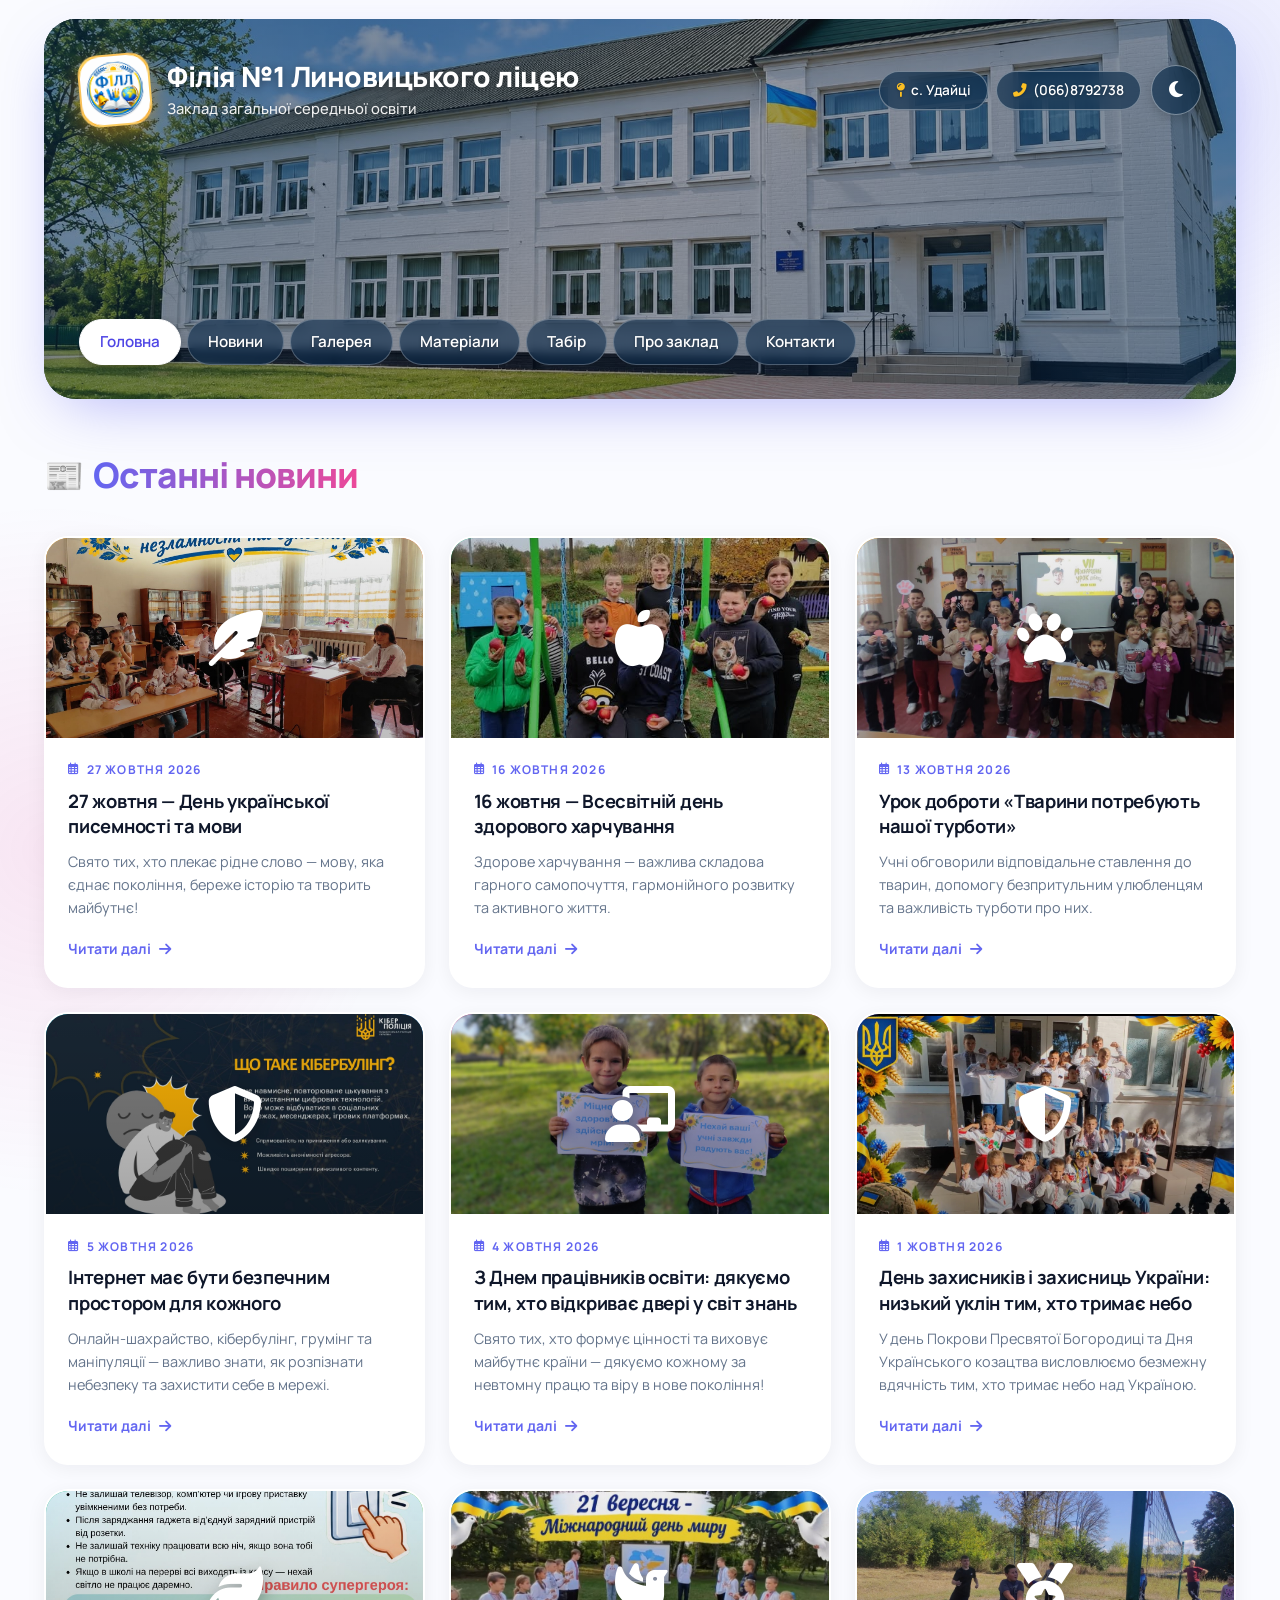
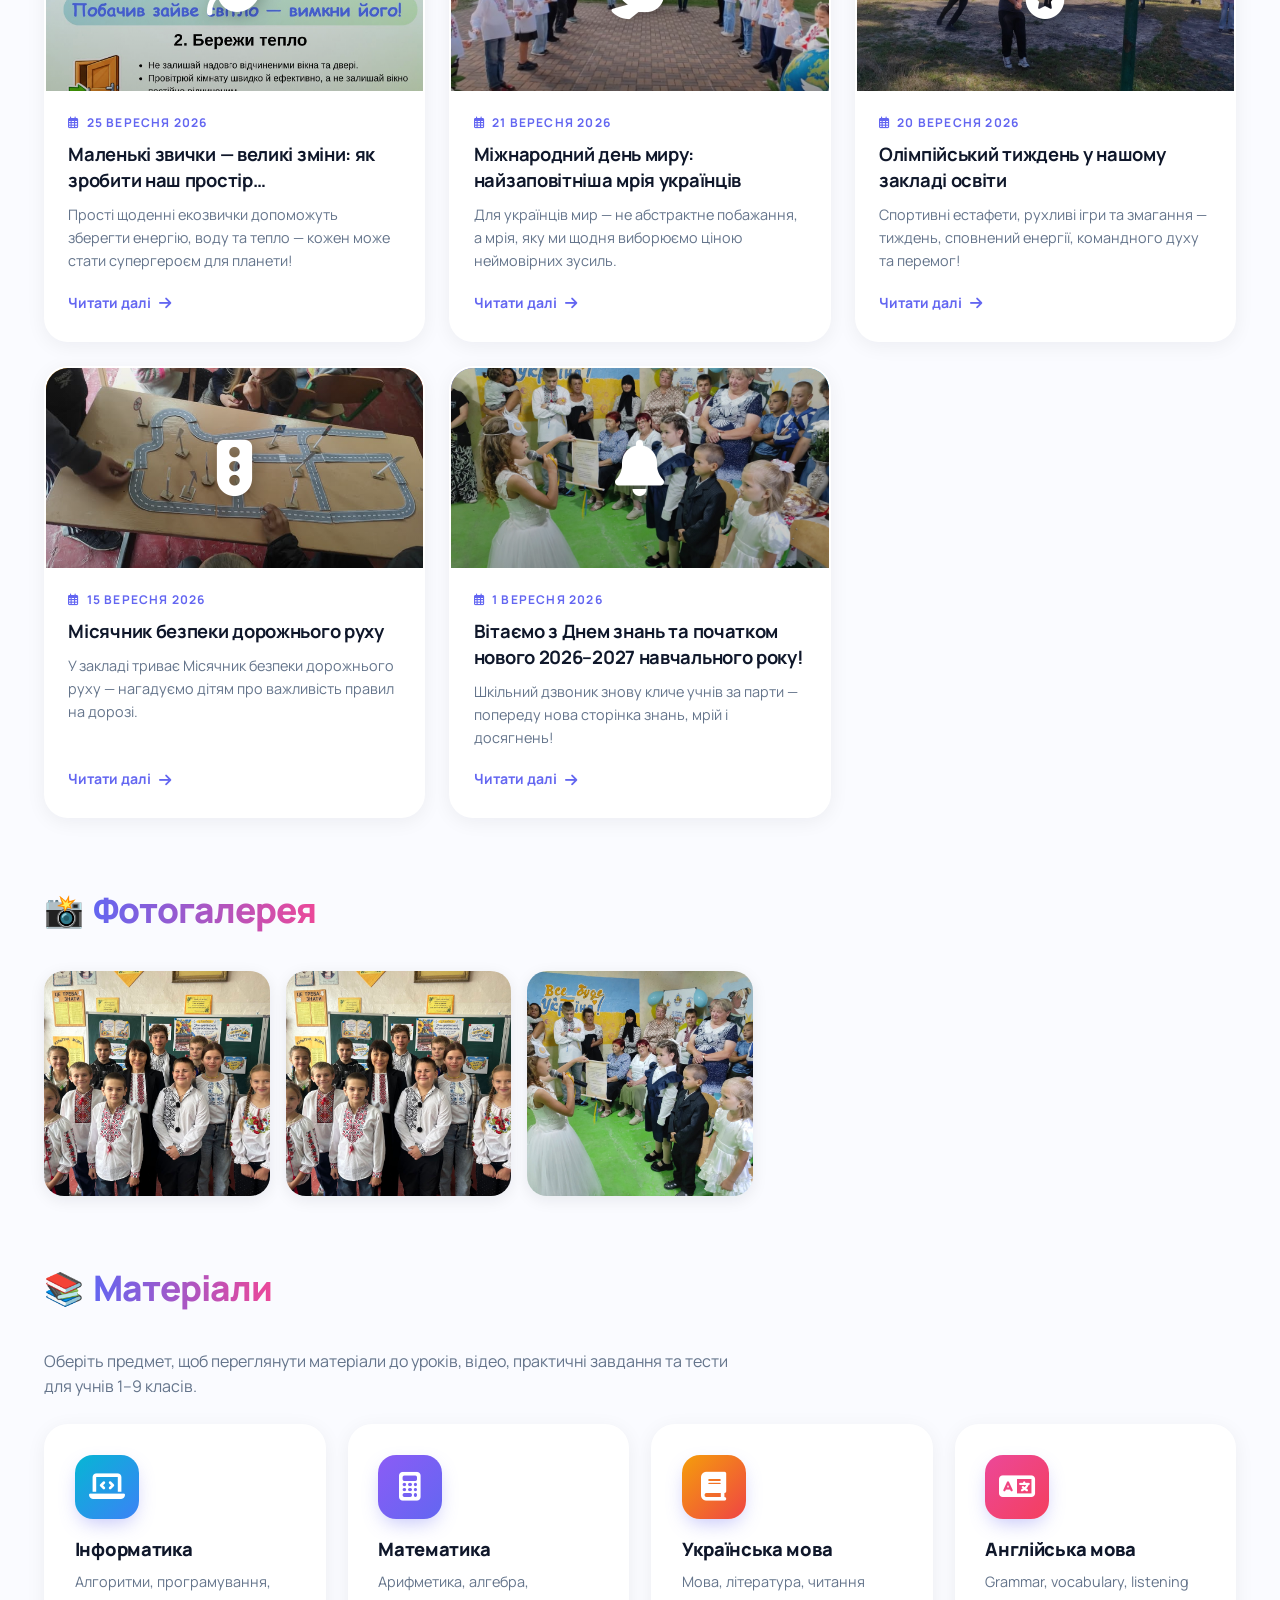
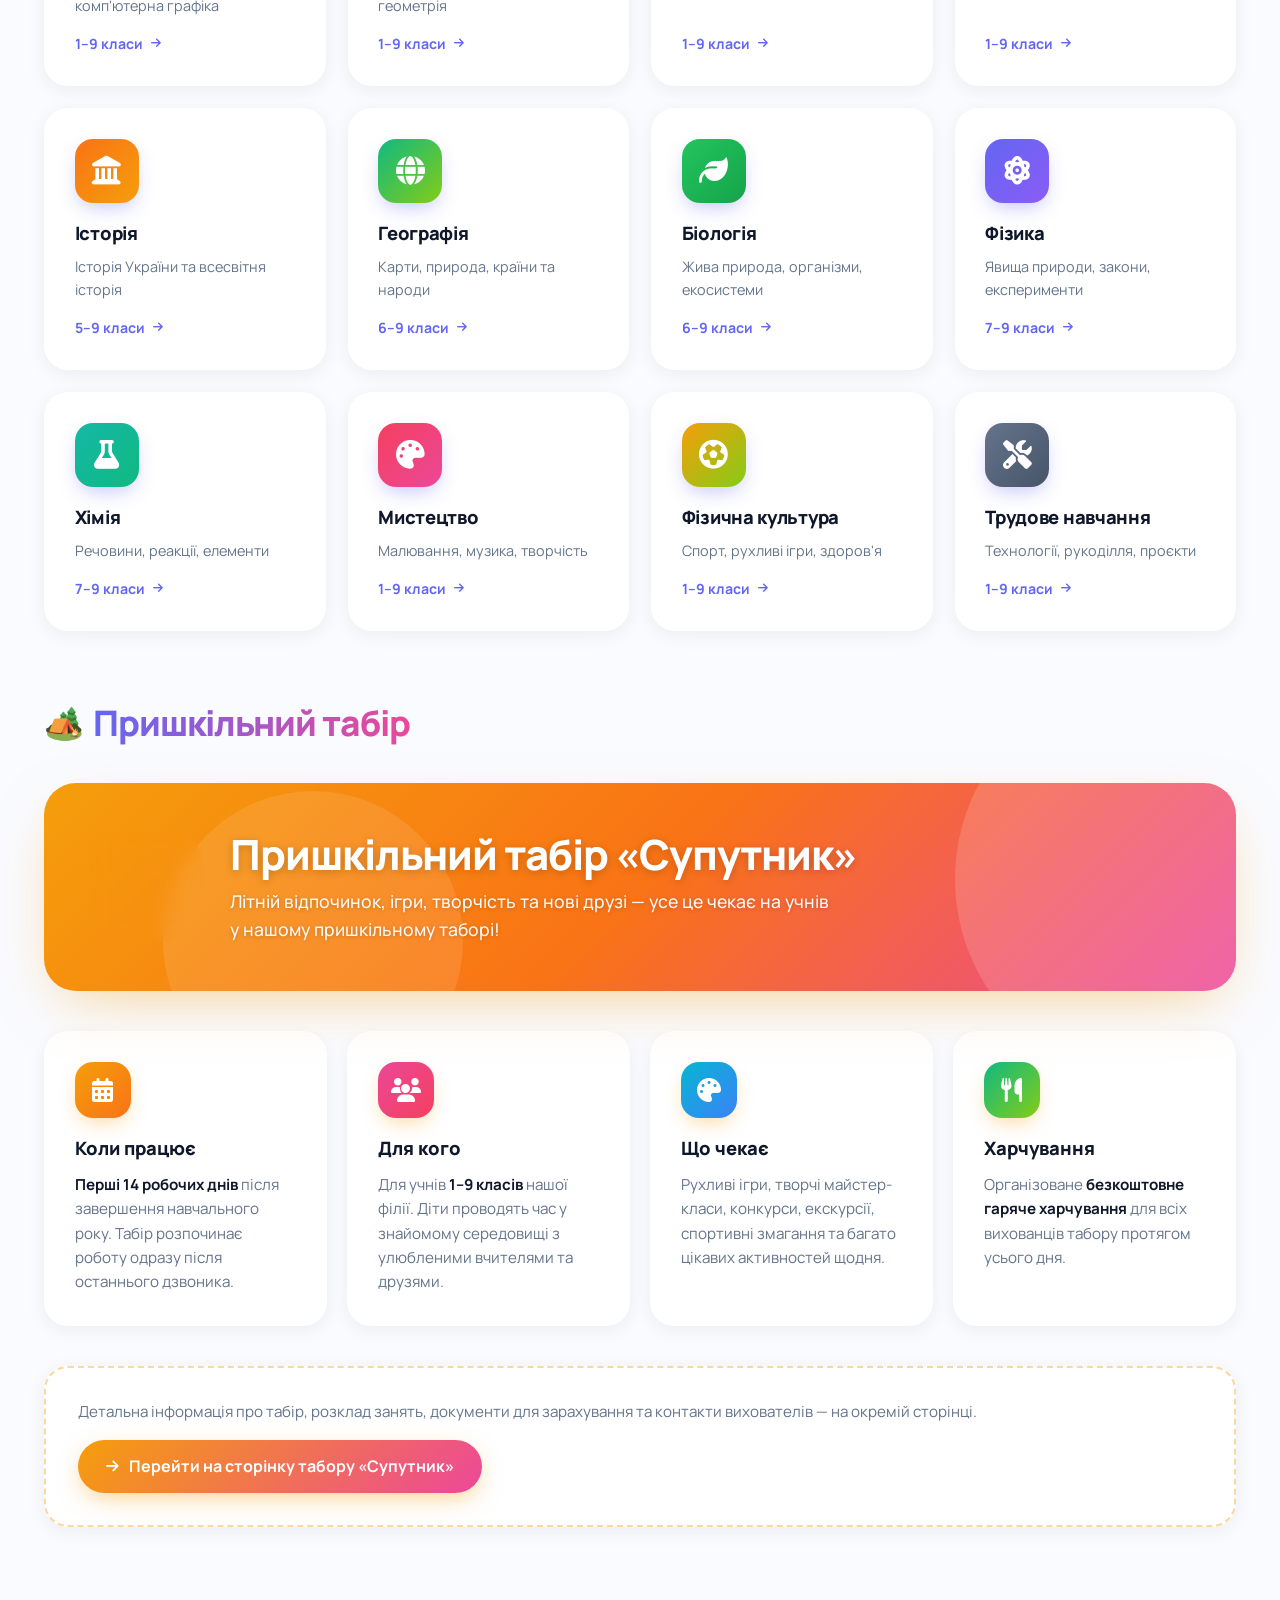
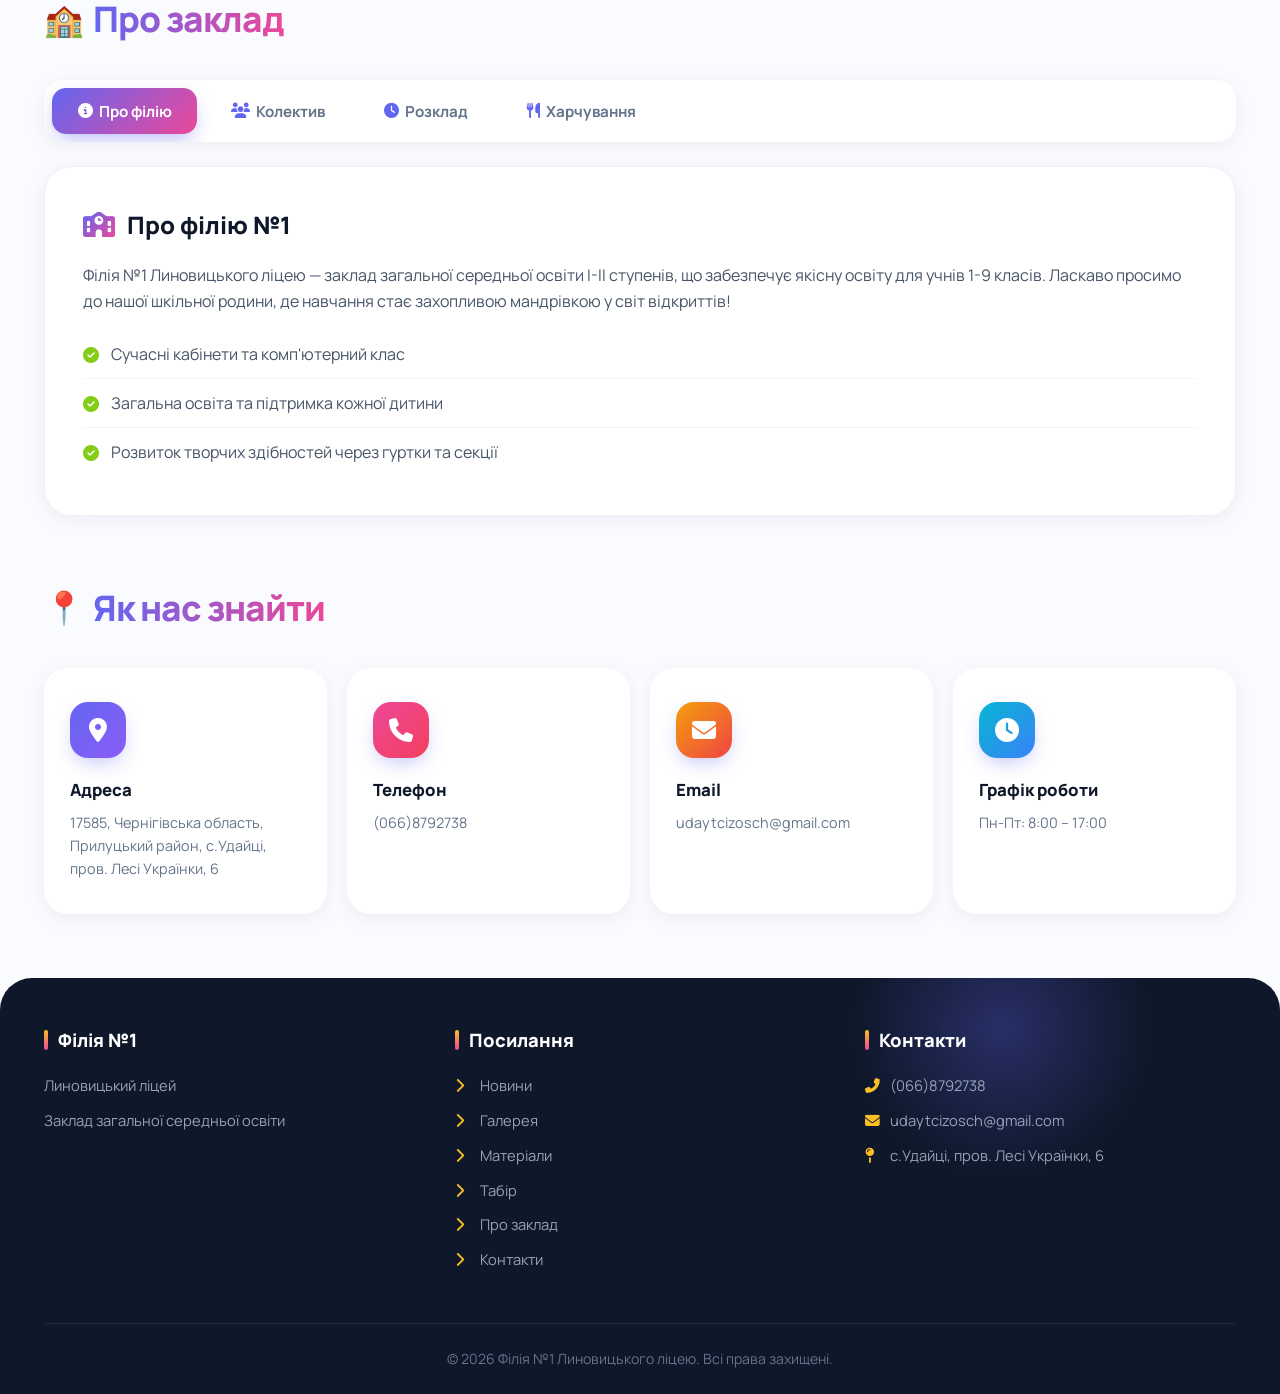
==== commit 705a3d9e: "Update index.html" ====
--- a/index.html
+++ b/index.html
@@ -1946,7 +1946,7 @@
             color: "orange",
             image: "images/news/den-ukrainskoi-pysemnosti.jpg",
             preview: "Свято тих, хто плекає рідне слово — мову, яка єднає покоління, береже історію та творить майбутнє!",
-            gallery: [images/gallery/photo-2.jpg],
+            gallery: ["images/gallery/photo-2.jpg"],
             content: `
                 <p>📜 <strong>27 жовтня — День української писемності та мови!</strong></p>
                 <>Цього дня ми вшановуємо рідну мову — одну з найдавніших і наймелодійніших мов світу, яка пройшла крізь століття, зберегла нашу ідентичність і стала голосом нації.</p>
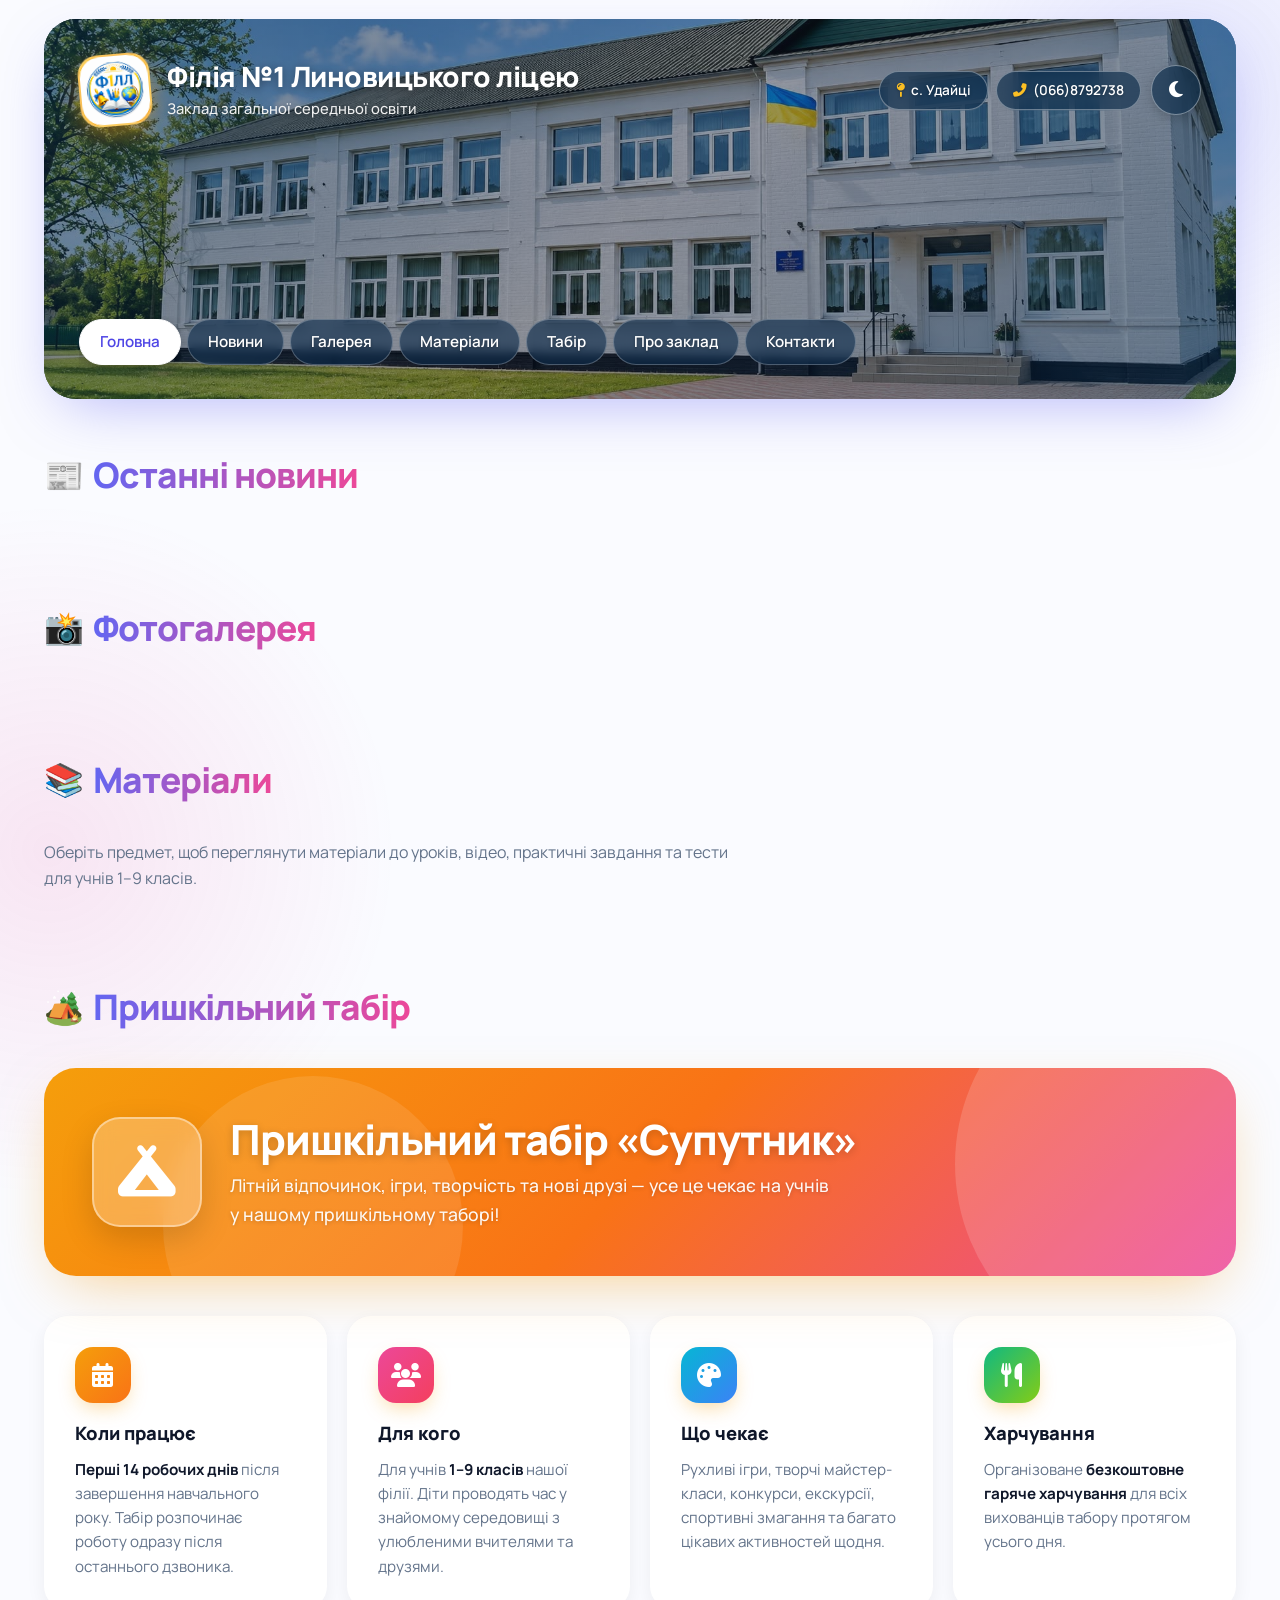
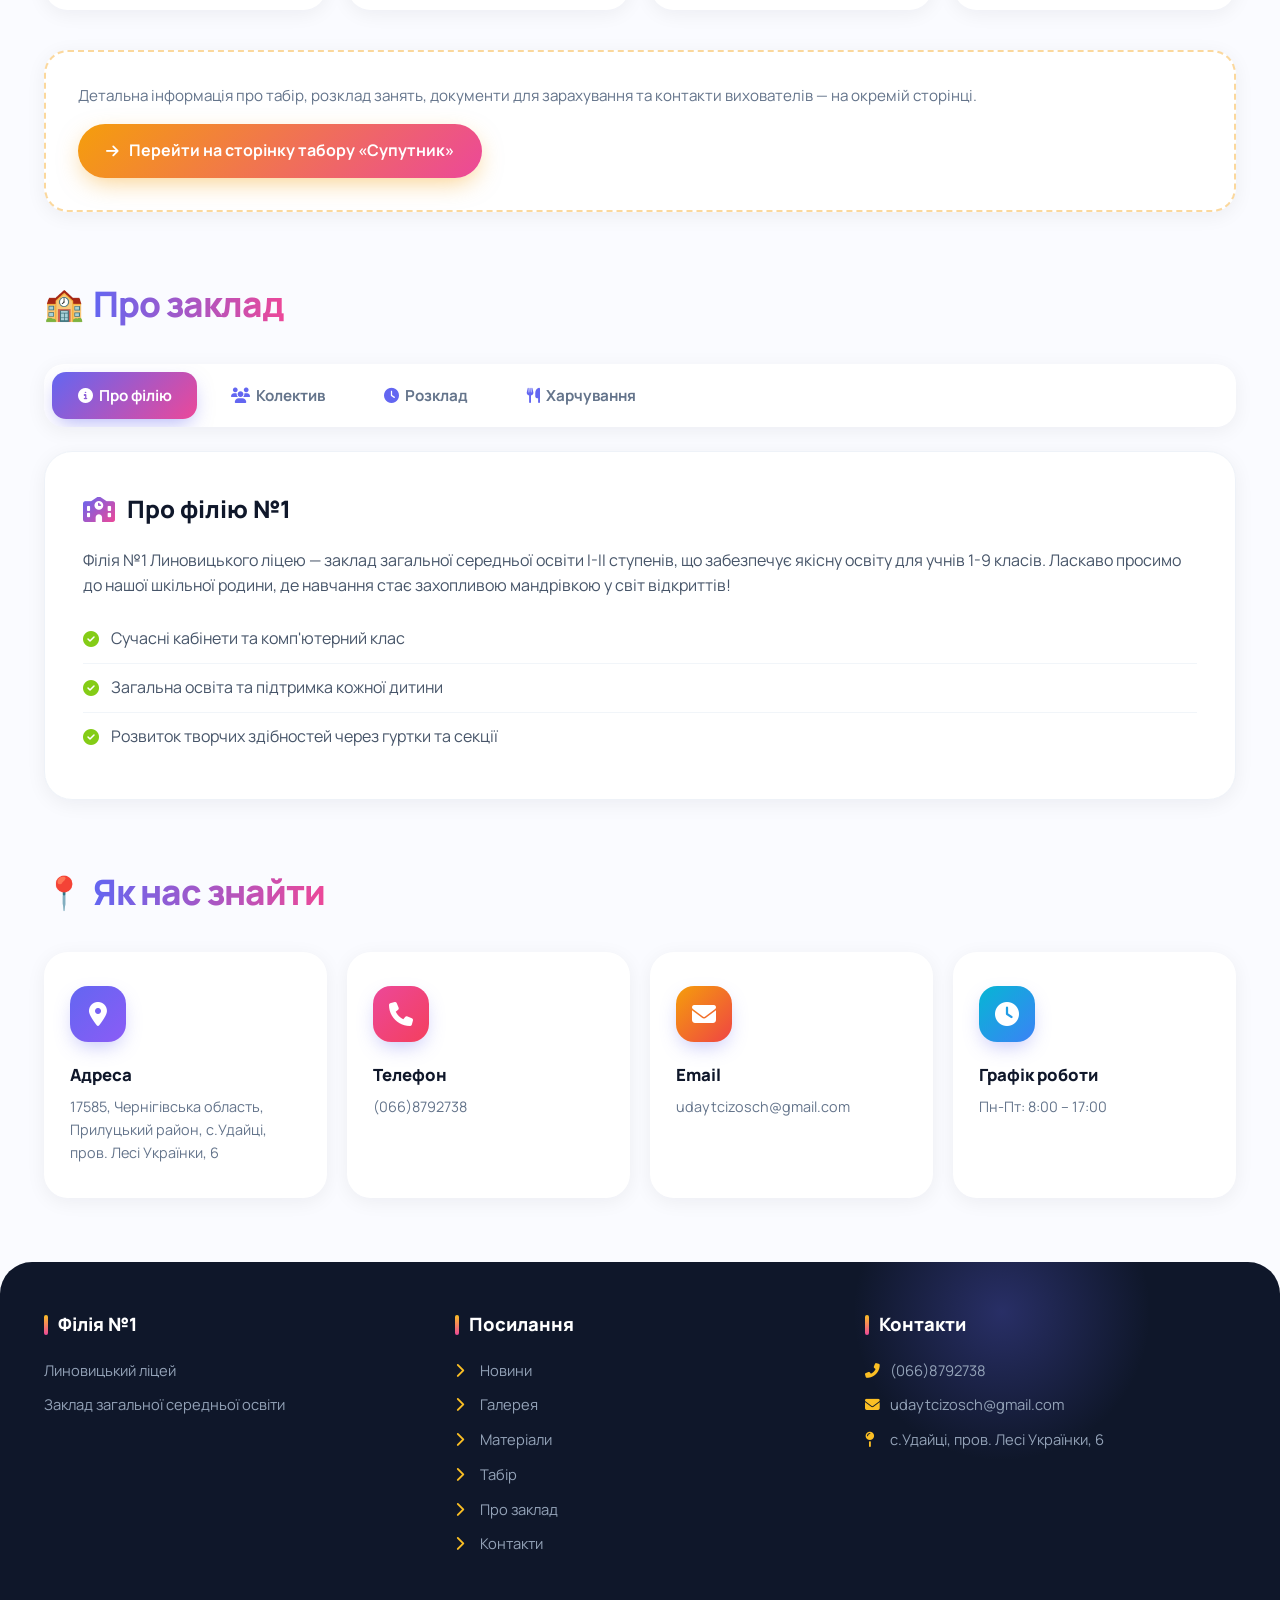
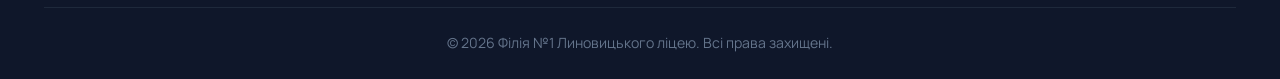
==== commit ea6406bb: "Update index.html" ====
--- a/index.html
+++ b/index.html
@@ -2268,6 +2268,7 @@
        📸 ГАЛЕРЕЯ
        ===================================================================== */
     const galleryImages = [
+        "images/news/den-znan.jpg"
         "images/gallery/photo-1.jpg",
         "images/gallery/photo-2.jpg",
         "images/gallery/photo-3.jpg",
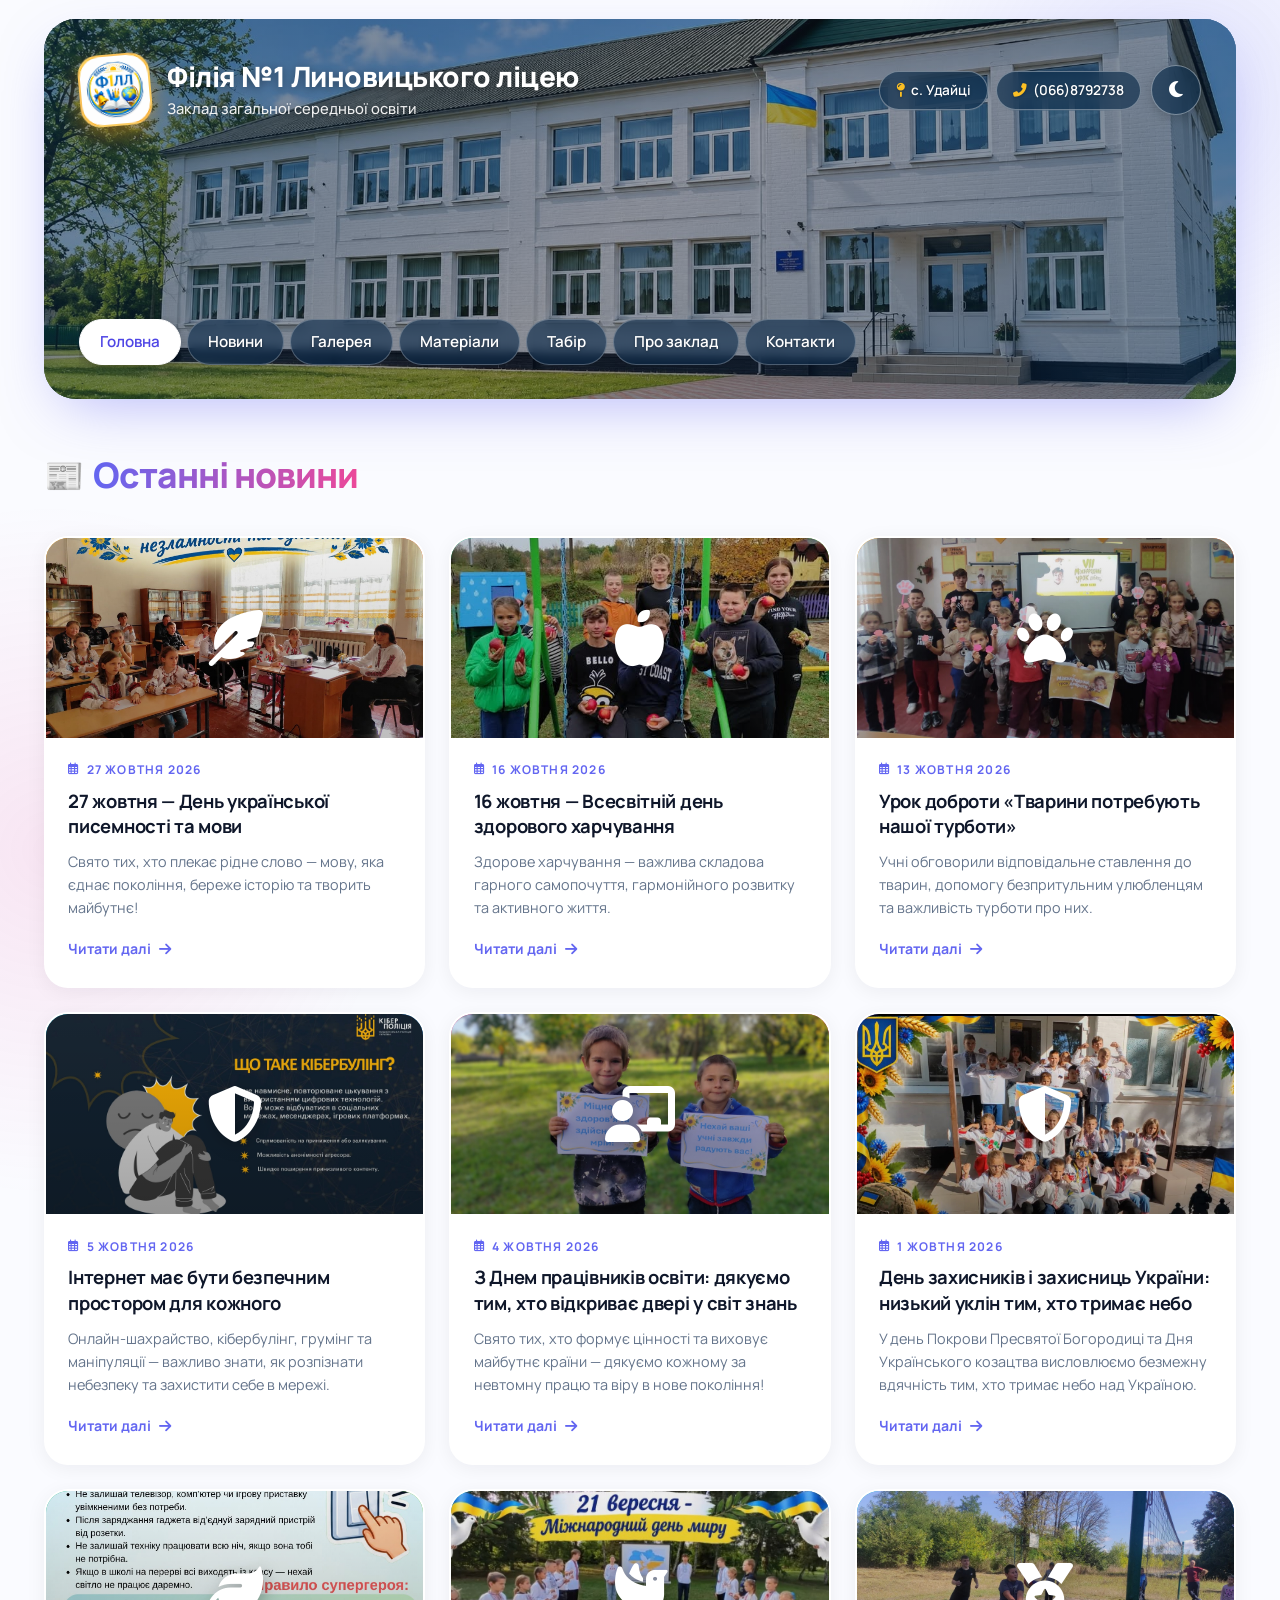
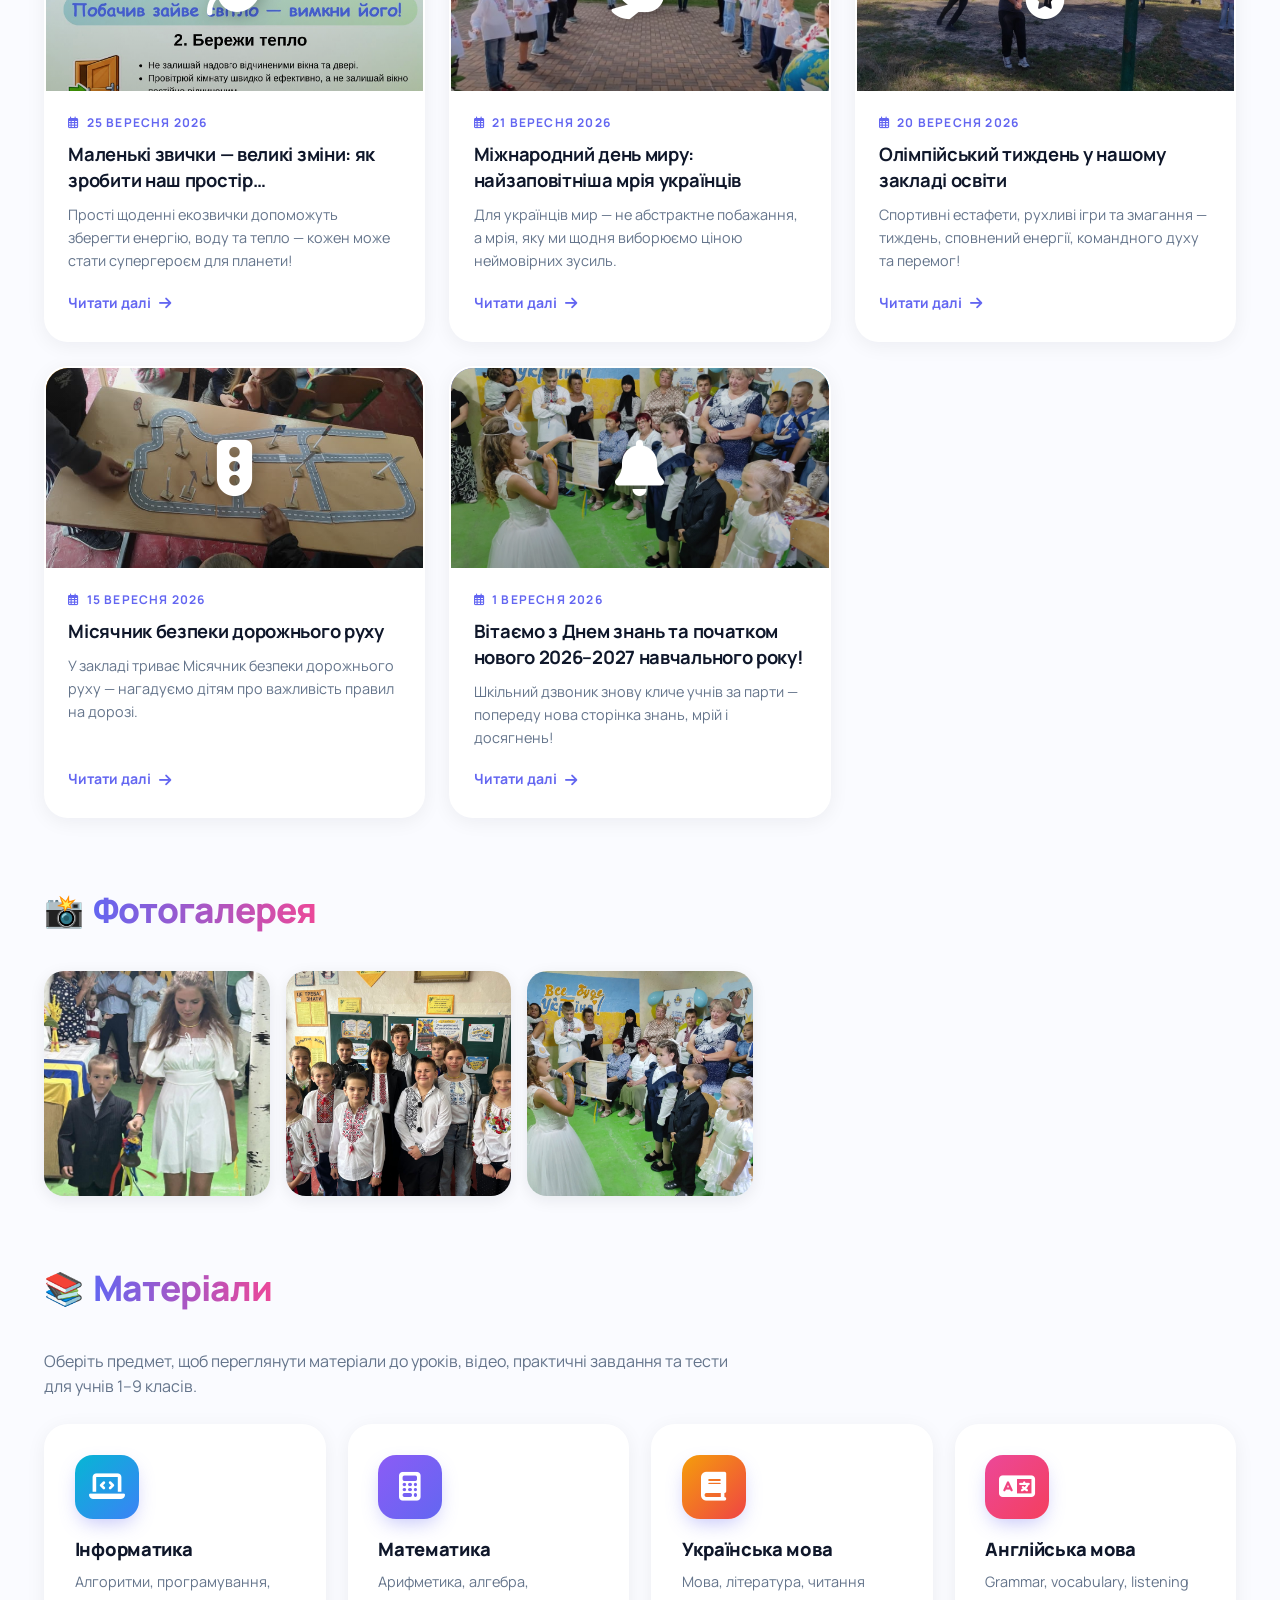
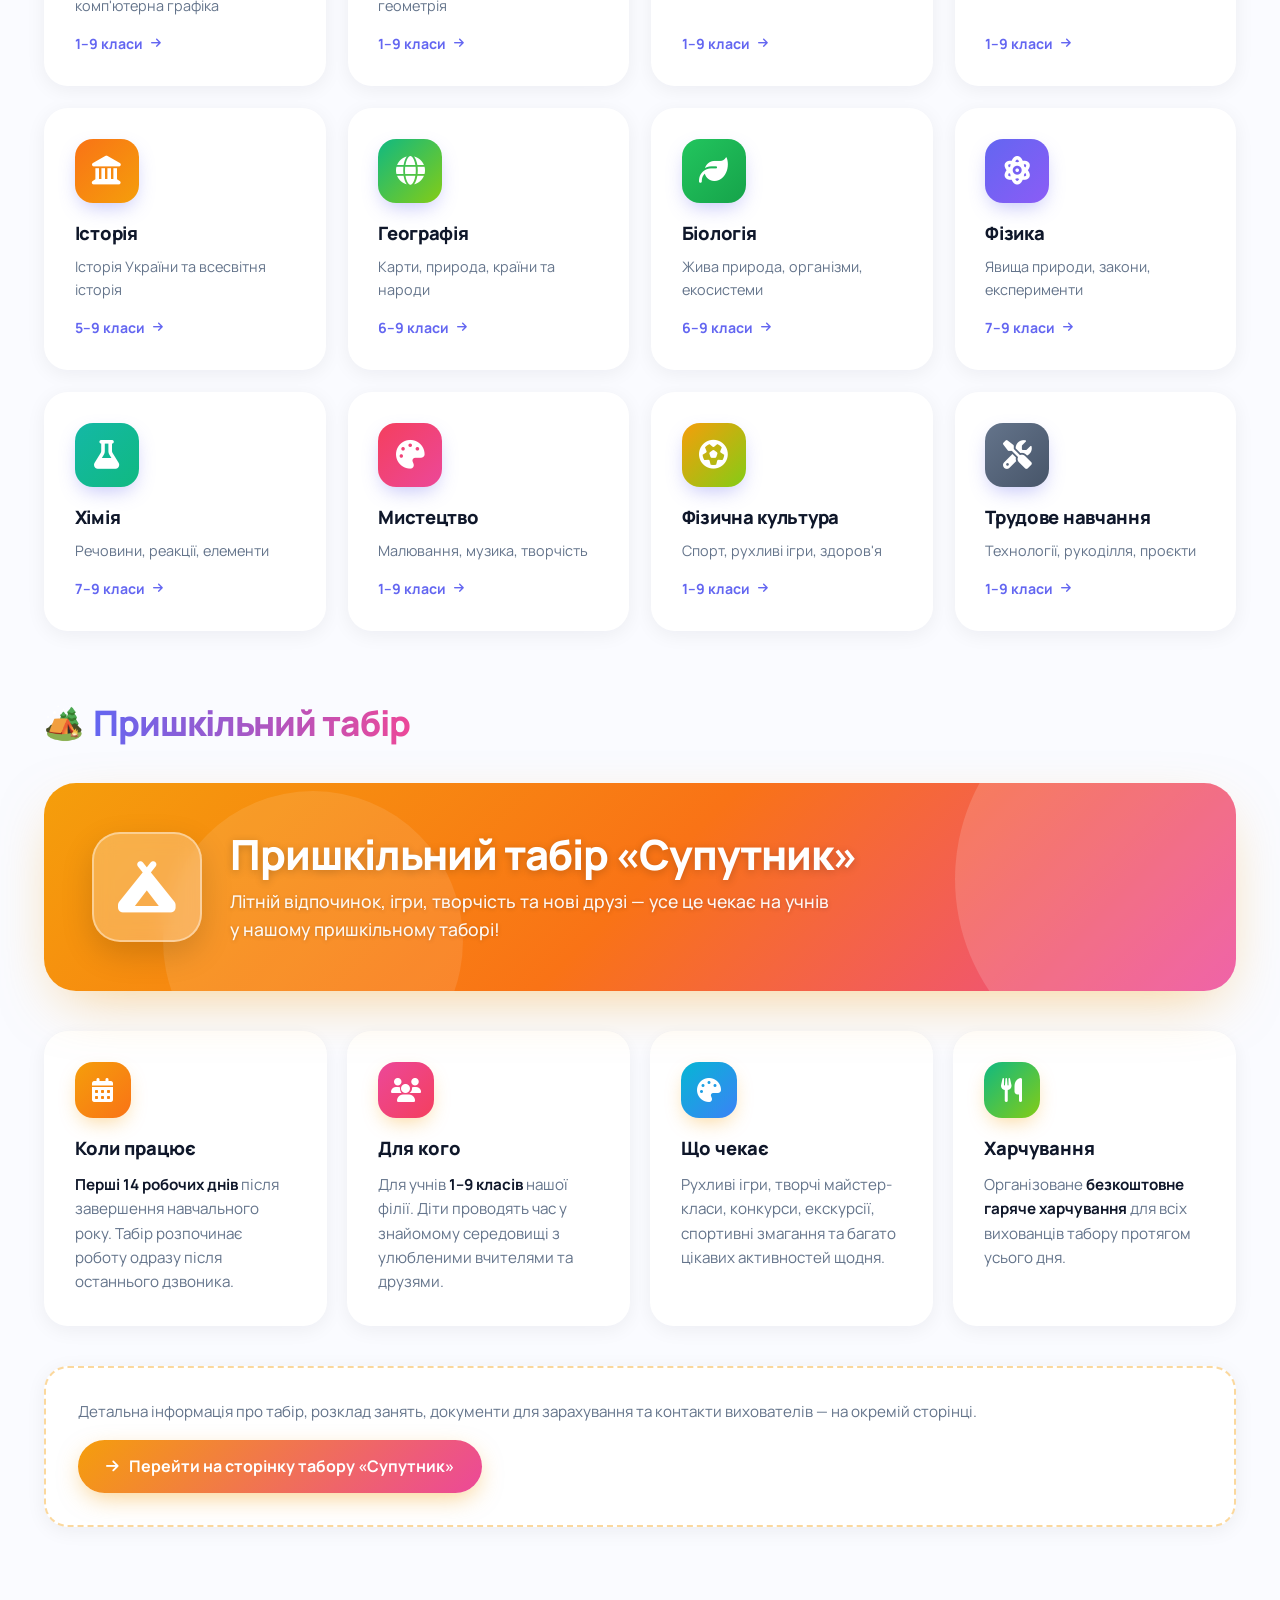
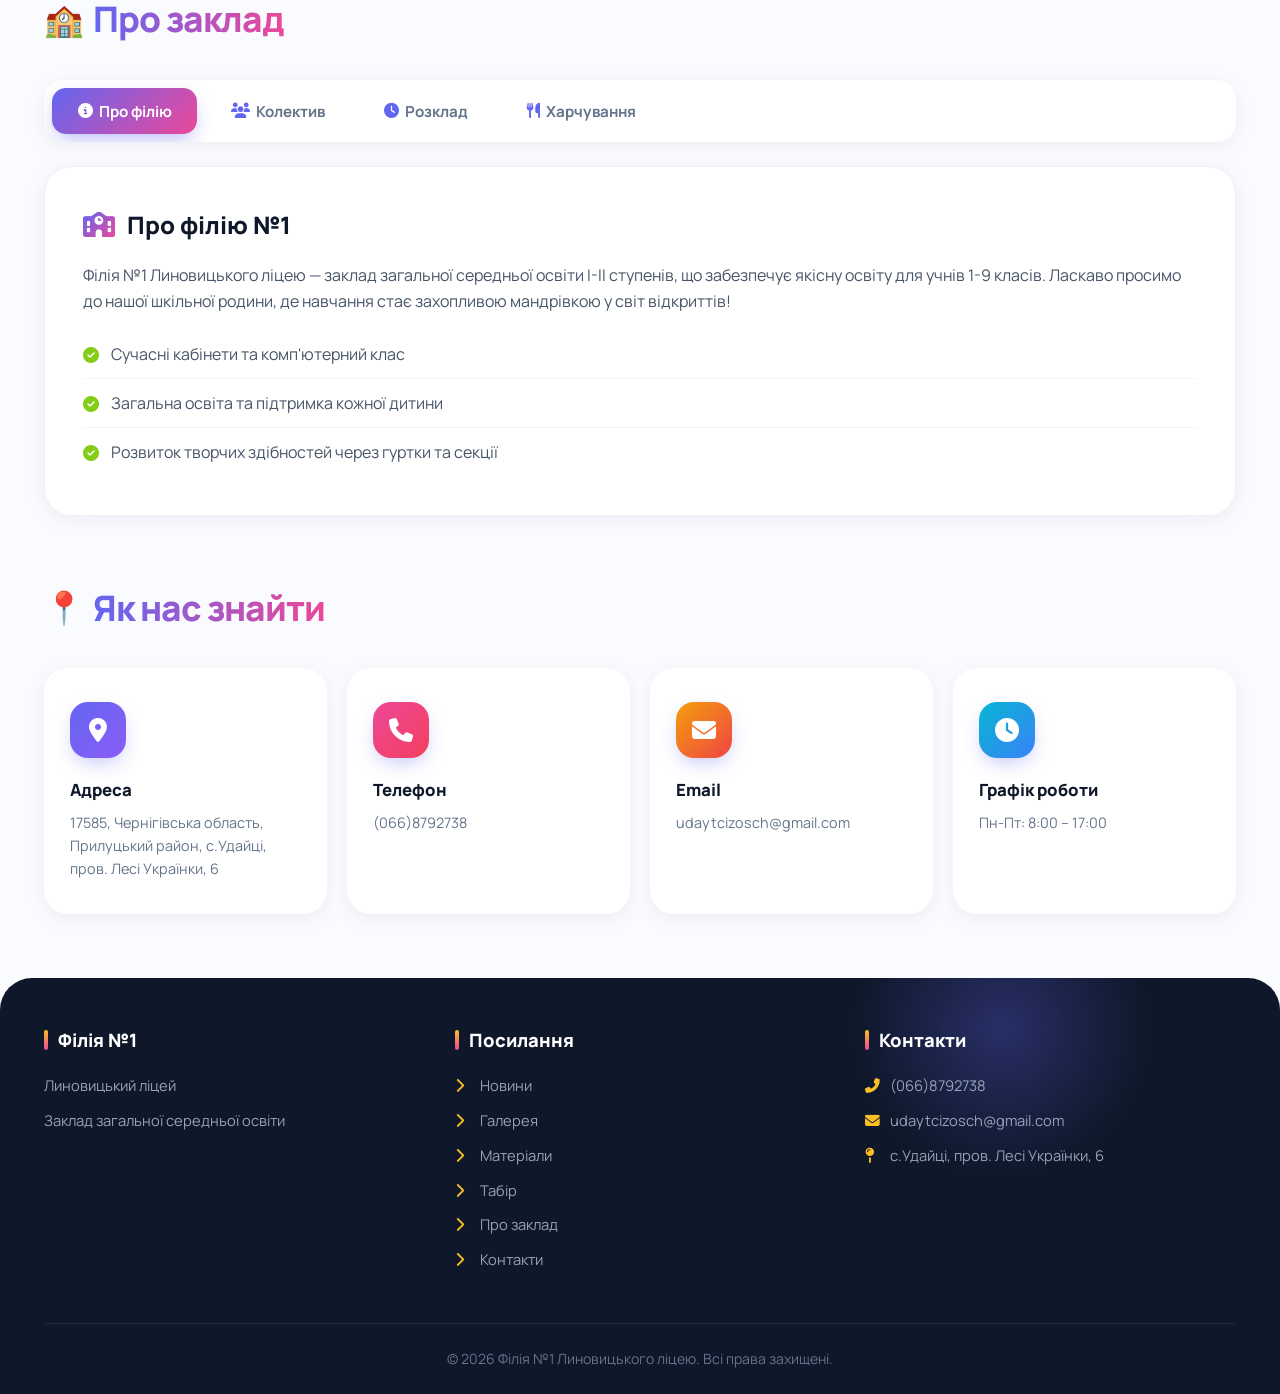
==== commit 7bbbe3a9: "Update index.html" ====
--- a/index.html
+++ b/index.html
@@ -2268,7 +2268,7 @@
        📸 ГАЛЕРЕЯ
        ===================================================================== */
     const galleryImages = [
-        "images/news/den-znan.jpg"
+        "images/news/den-znan.jpg",
         "images/gallery/photo-1.jpg",
         "images/gallery/photo-2.jpg",
         "images/gallery/photo-3.jpg",
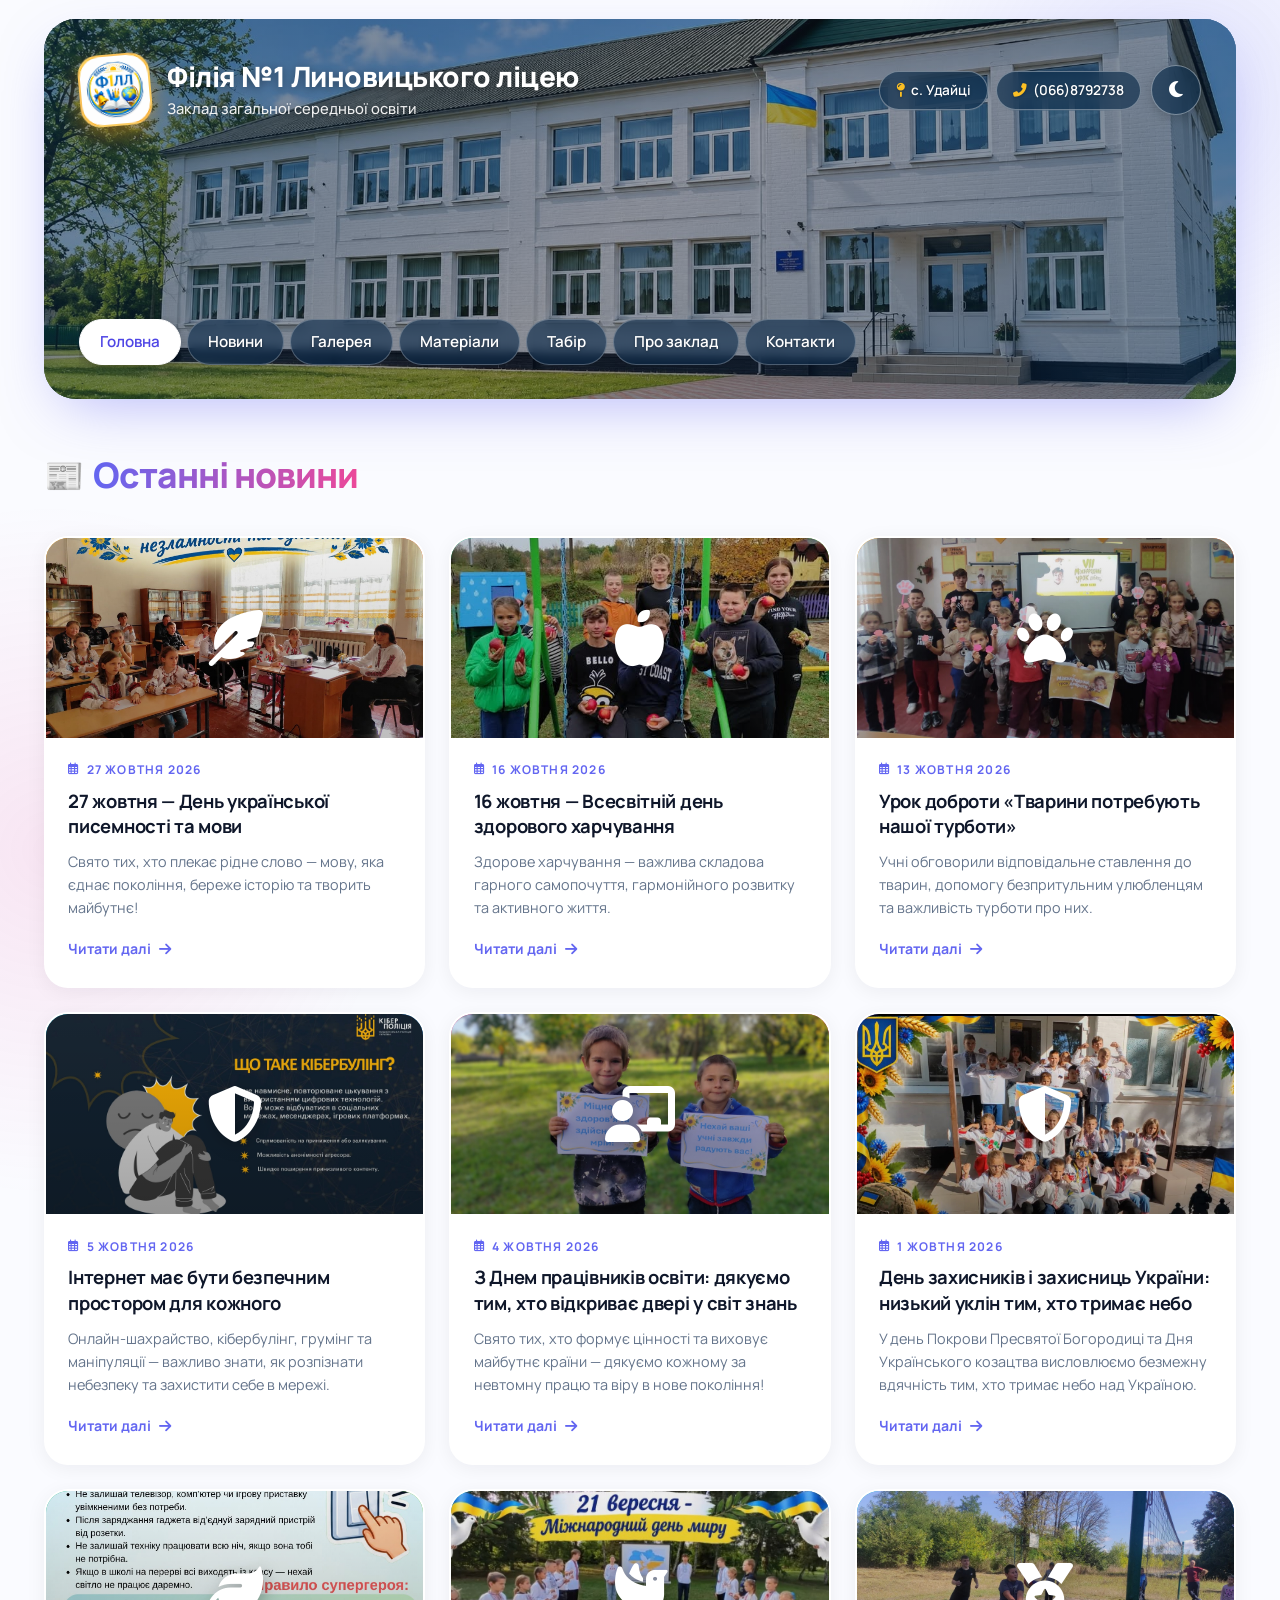
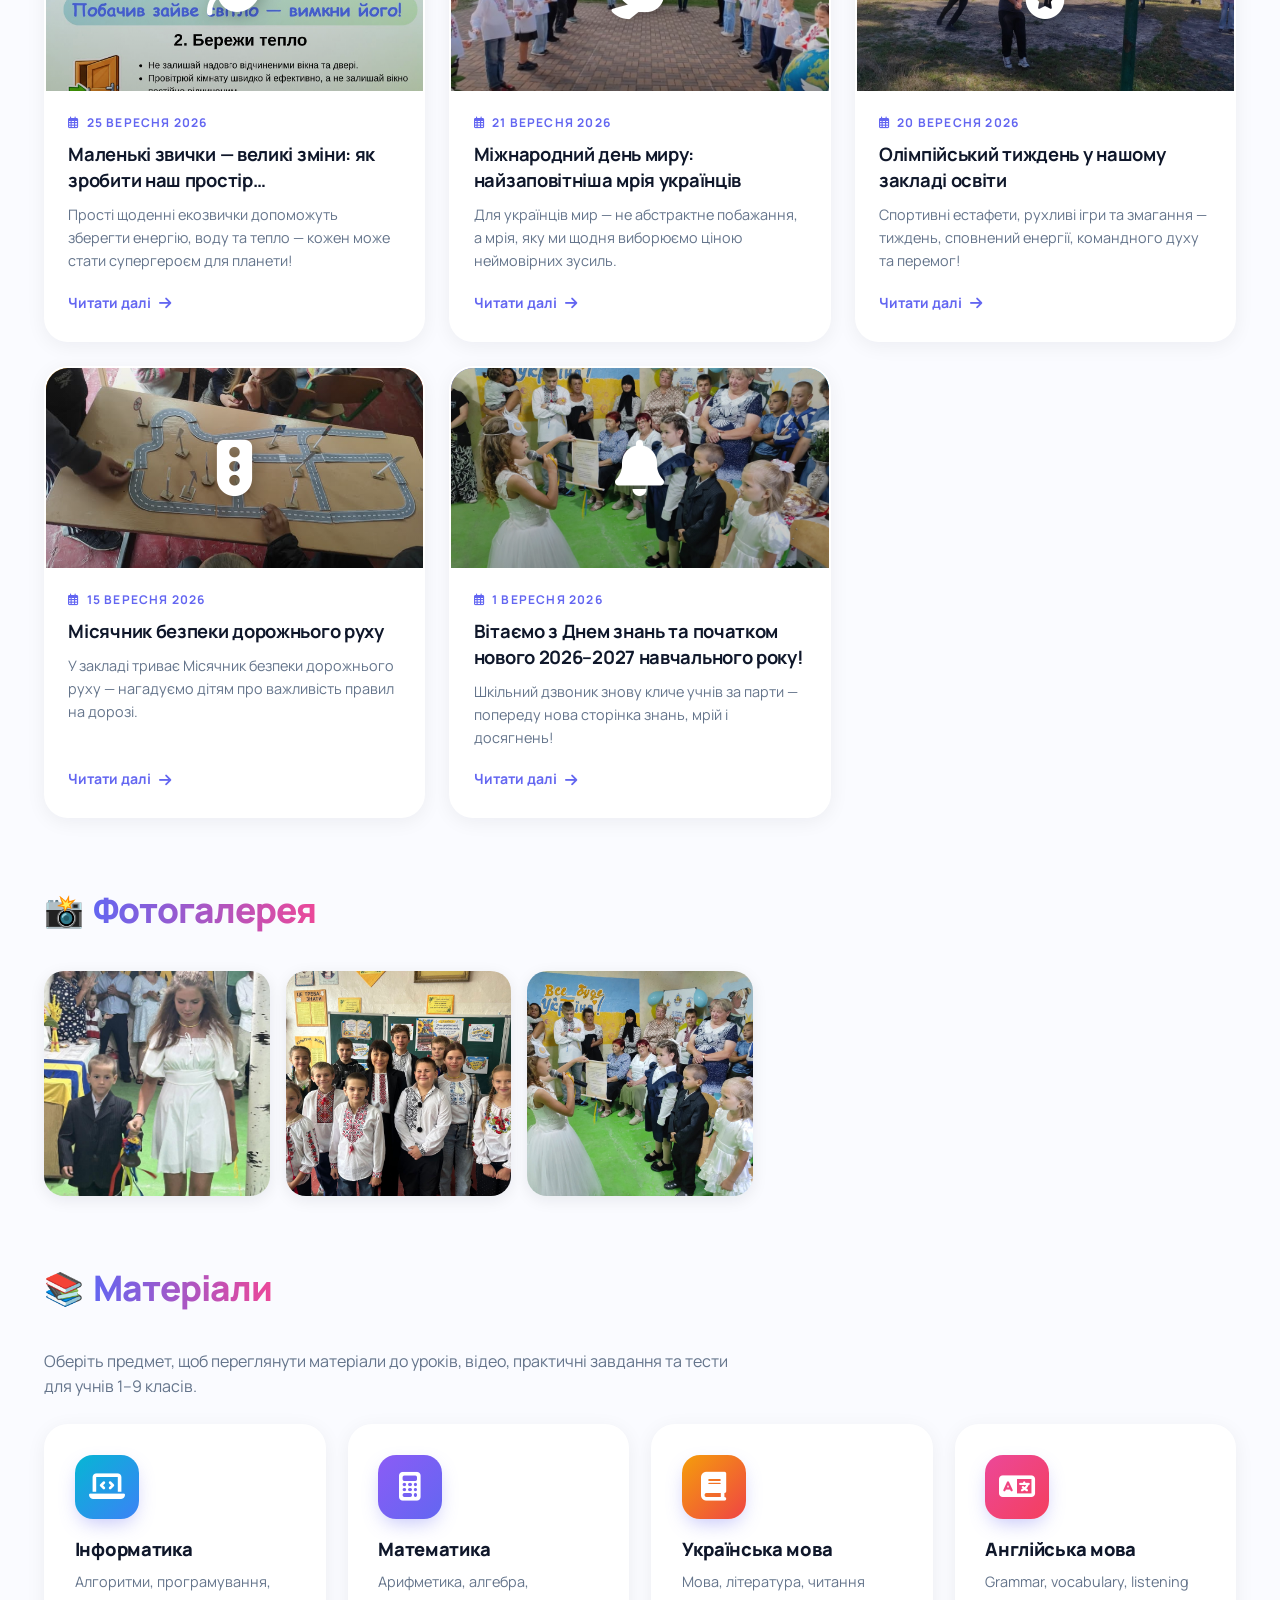
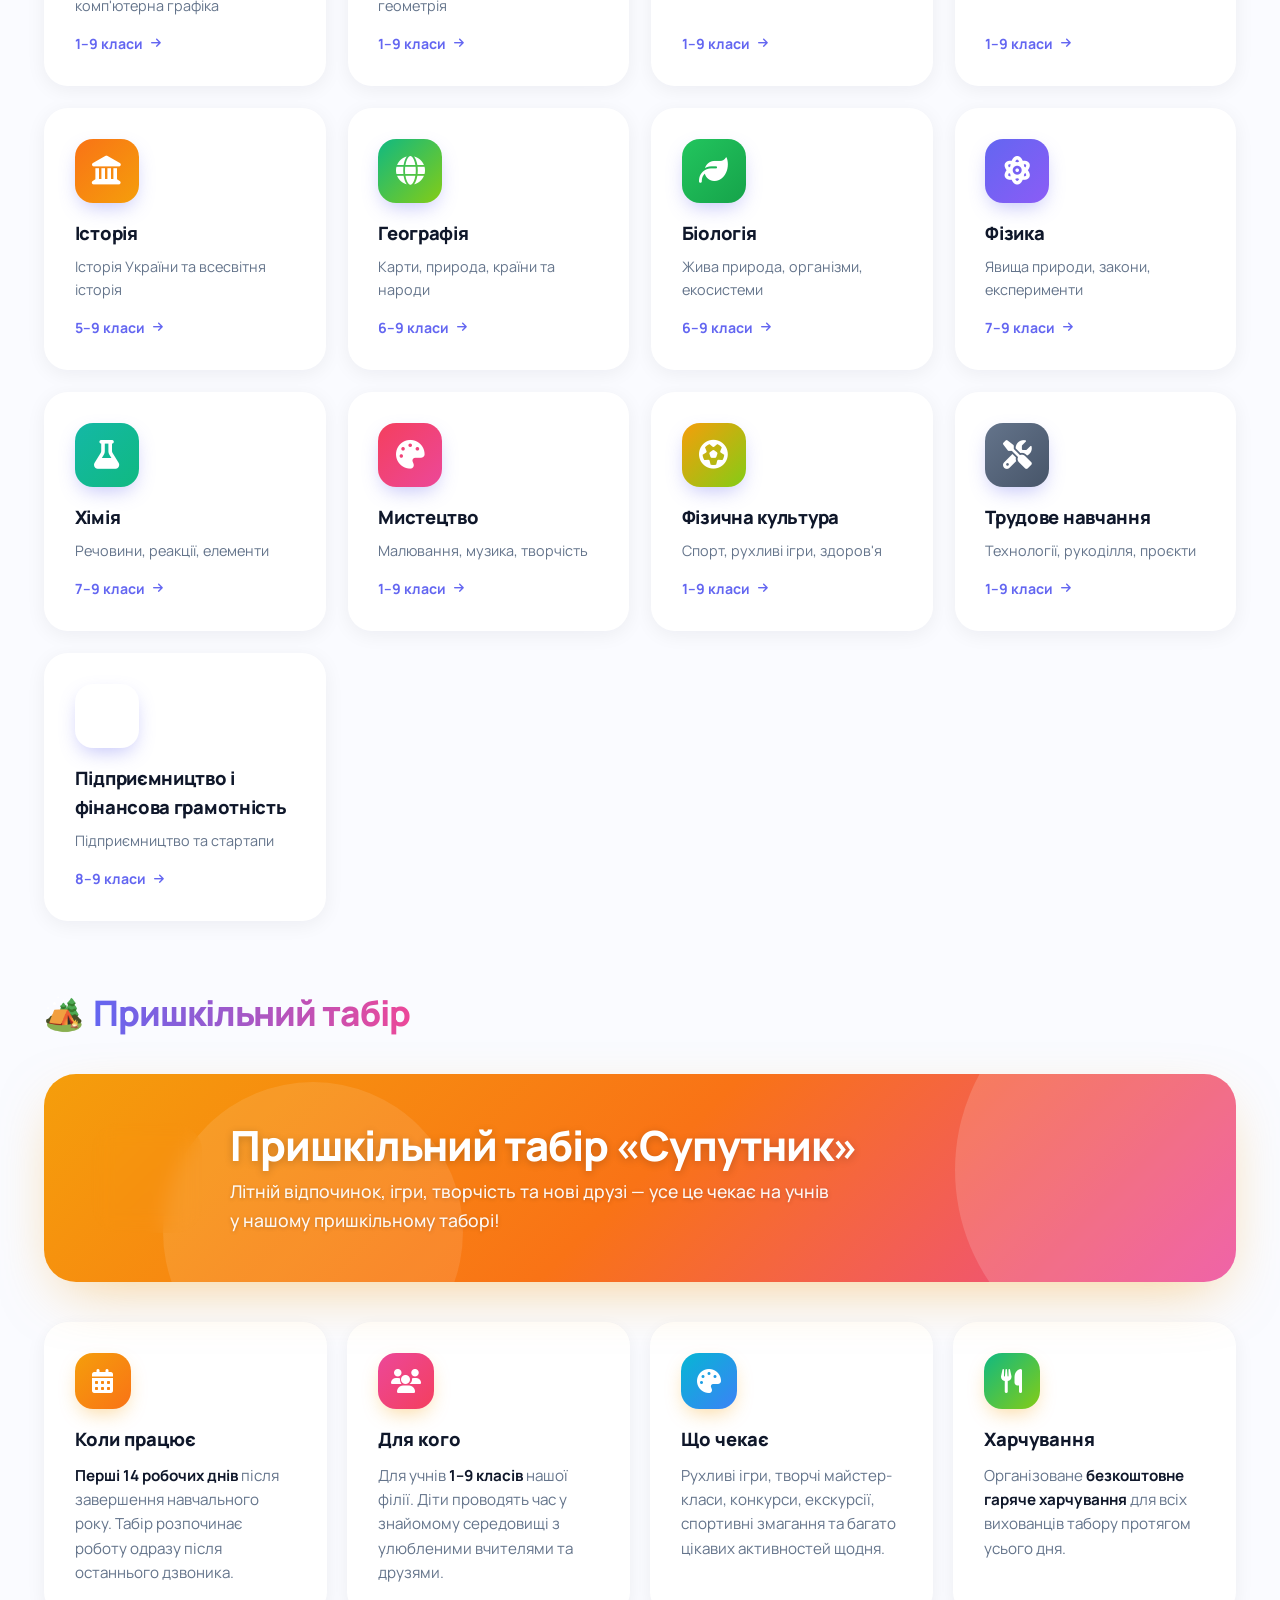
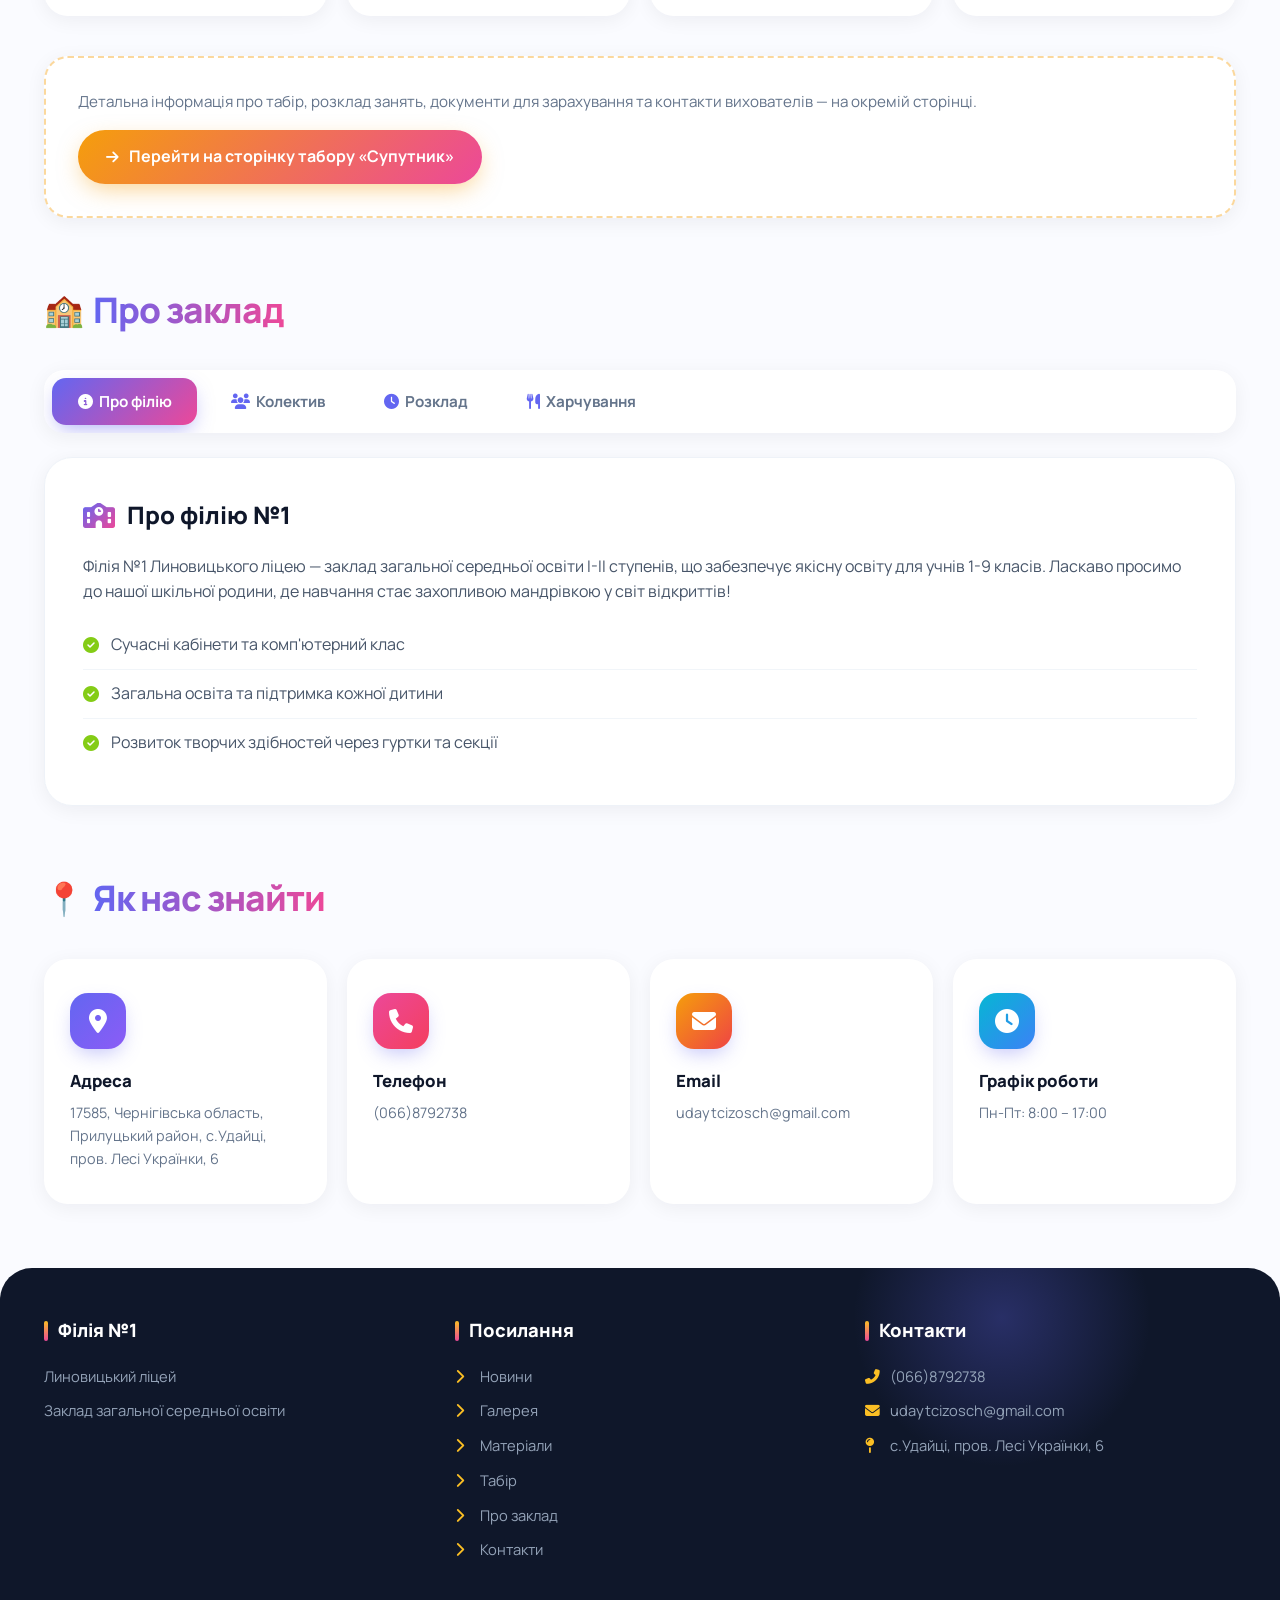
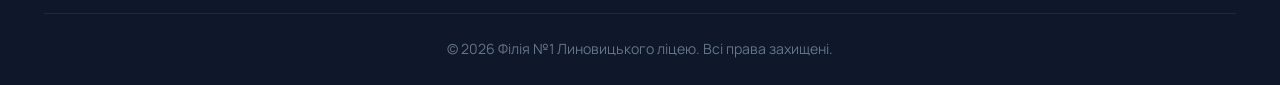
==== commit f00624a2: "Update index.html" ====
--- a/index.html
+++ b/index.html
@@ -2176,7 +2176,8 @@
         { name: "Хімія", desc: "Речовини, реакції, елементи", icon: "fas fa-flask", iconClass: "chem", link: "materials/khimiya.html", grades: "7–9 класи" },
         { name: "Мистецтво", desc: "Малювання, музика, творчість", icon: "fas fa-palette", iconClass: "art", link: "materials/mystetstvo.html", grades: "1–9 класи" },
         { name: "Фізична культура", desc: "Спорт, рухливі ігри, здоров'я", icon: "fas fa-futbol", iconClass: "pe", link: "materials/fizkultura.html", grades: "1–9 класи" },
-        { name: "Трудове навчання", desc: "Технології, рукоділля, проєкти", icon: "fas fa-tools", iconClass: "tech", link: "materials/trudove-navchannya.html", grades: "1–9 класи" }
+        { name: "Трудове навчання", desc: "Технології, рукоділля, проєкти", icon: "fas fa-tools", iconClass: "tech", link: "materials/trudove-navchannya.html", grades: "1–9 класи" },
+        { name: "Підприємництво і фінансова грамотність", desc: "Підприємництво та стартапи", icon: "fas fa-briefcase", iconClass: "business", link: "materials/mymag.html", grades: "8–9 класи" }
     ];
 
     /* =====================================================================
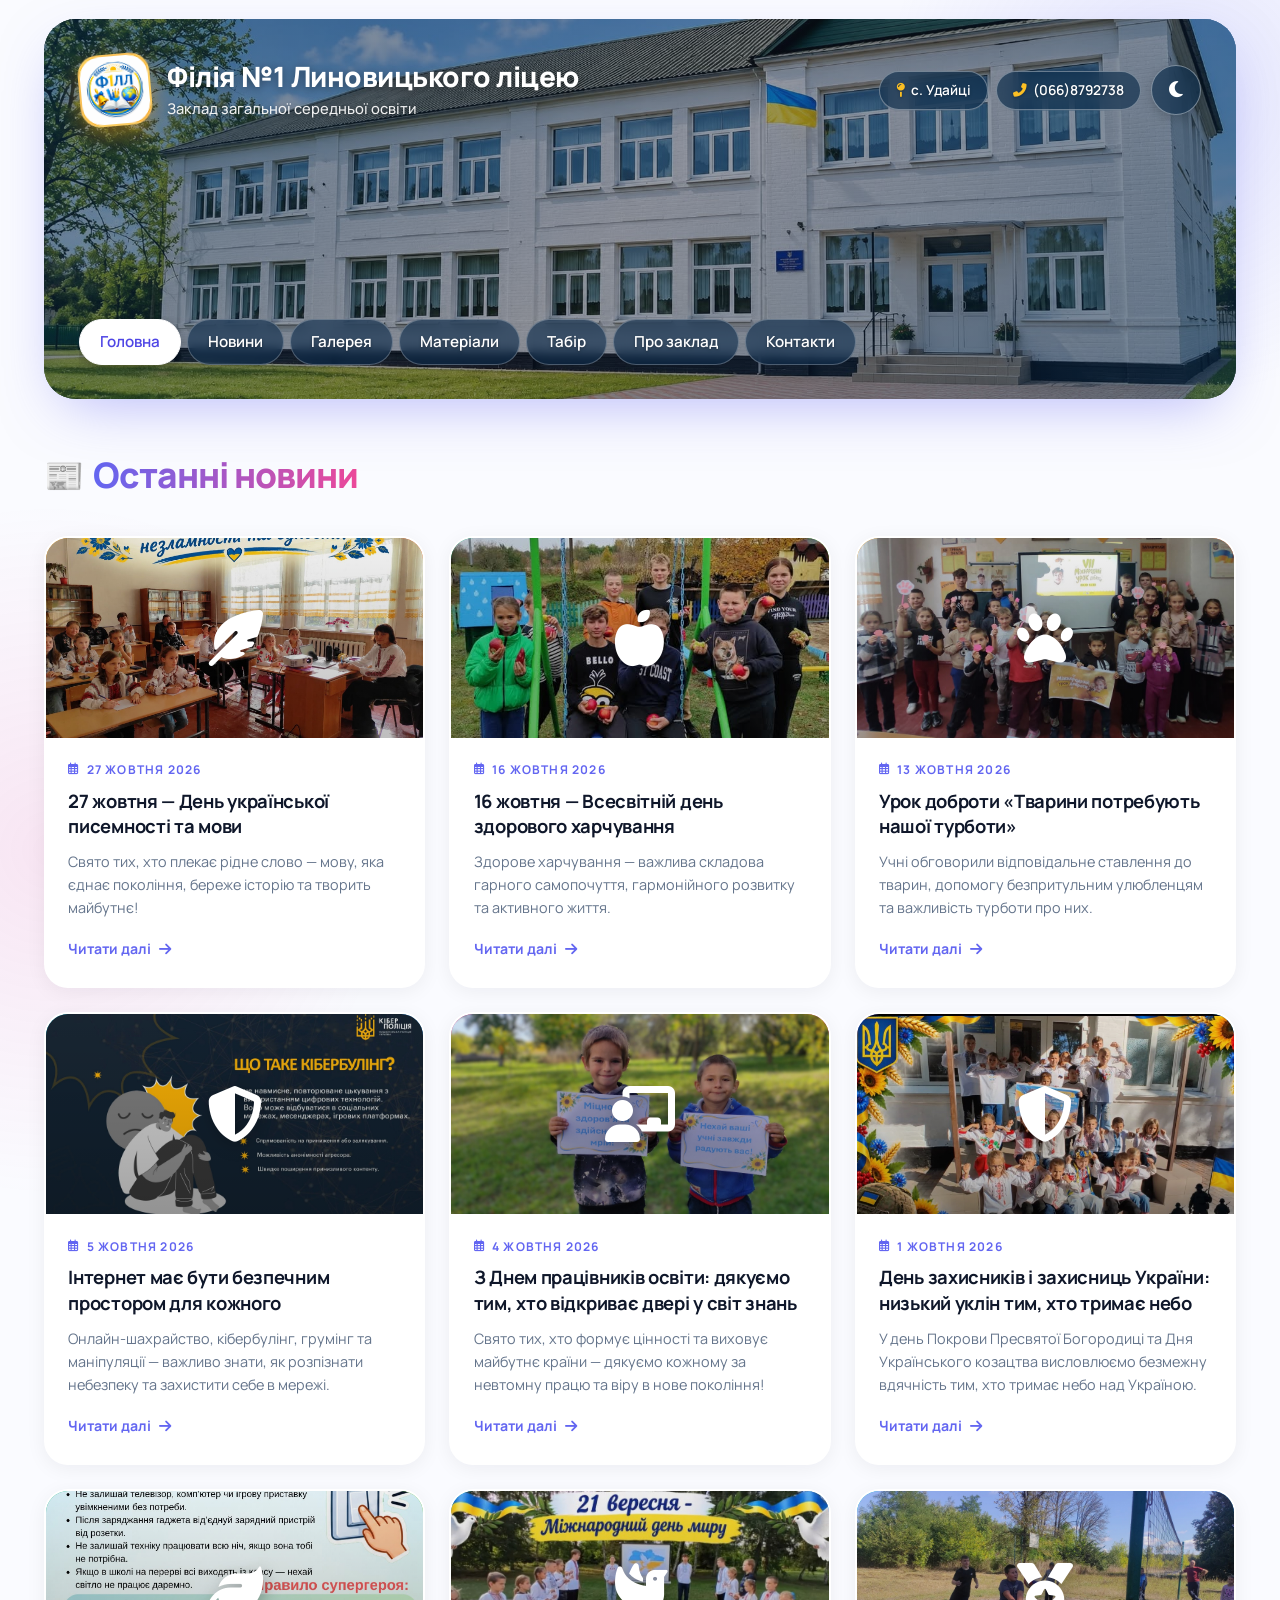
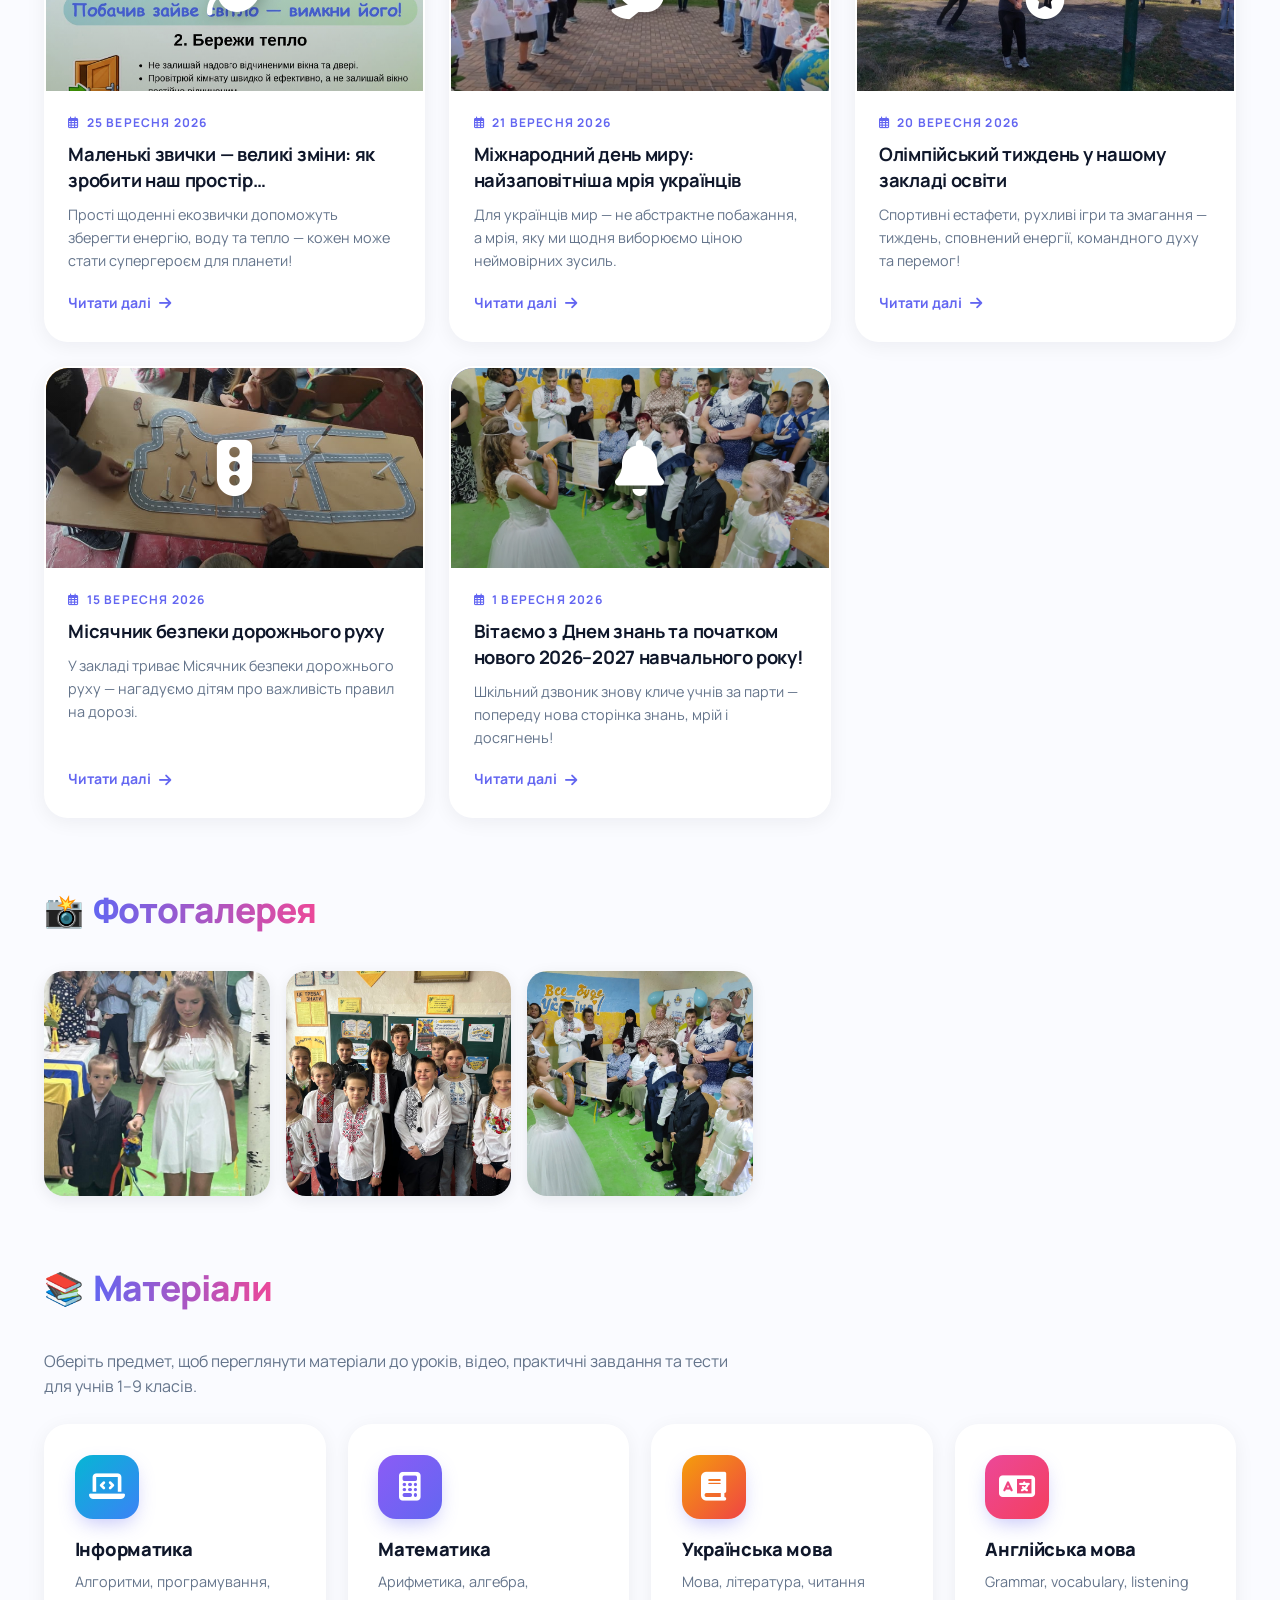
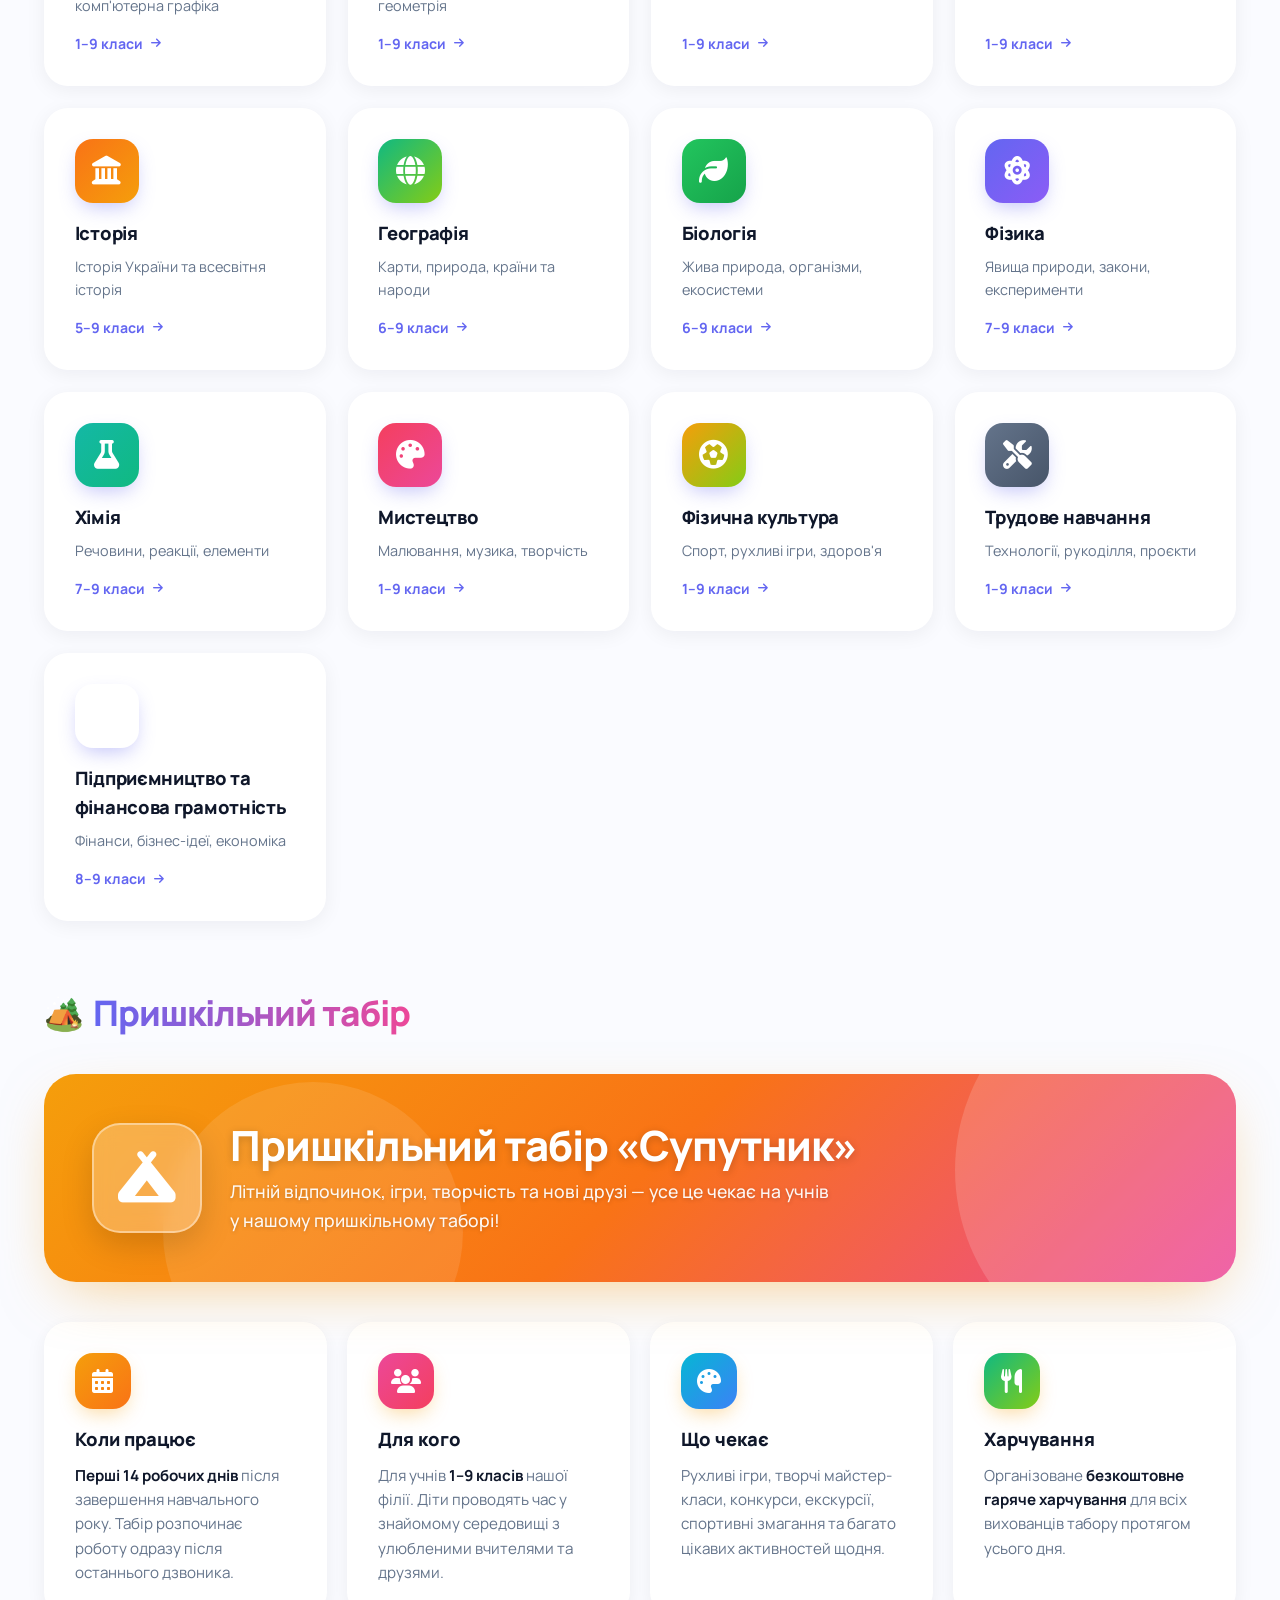
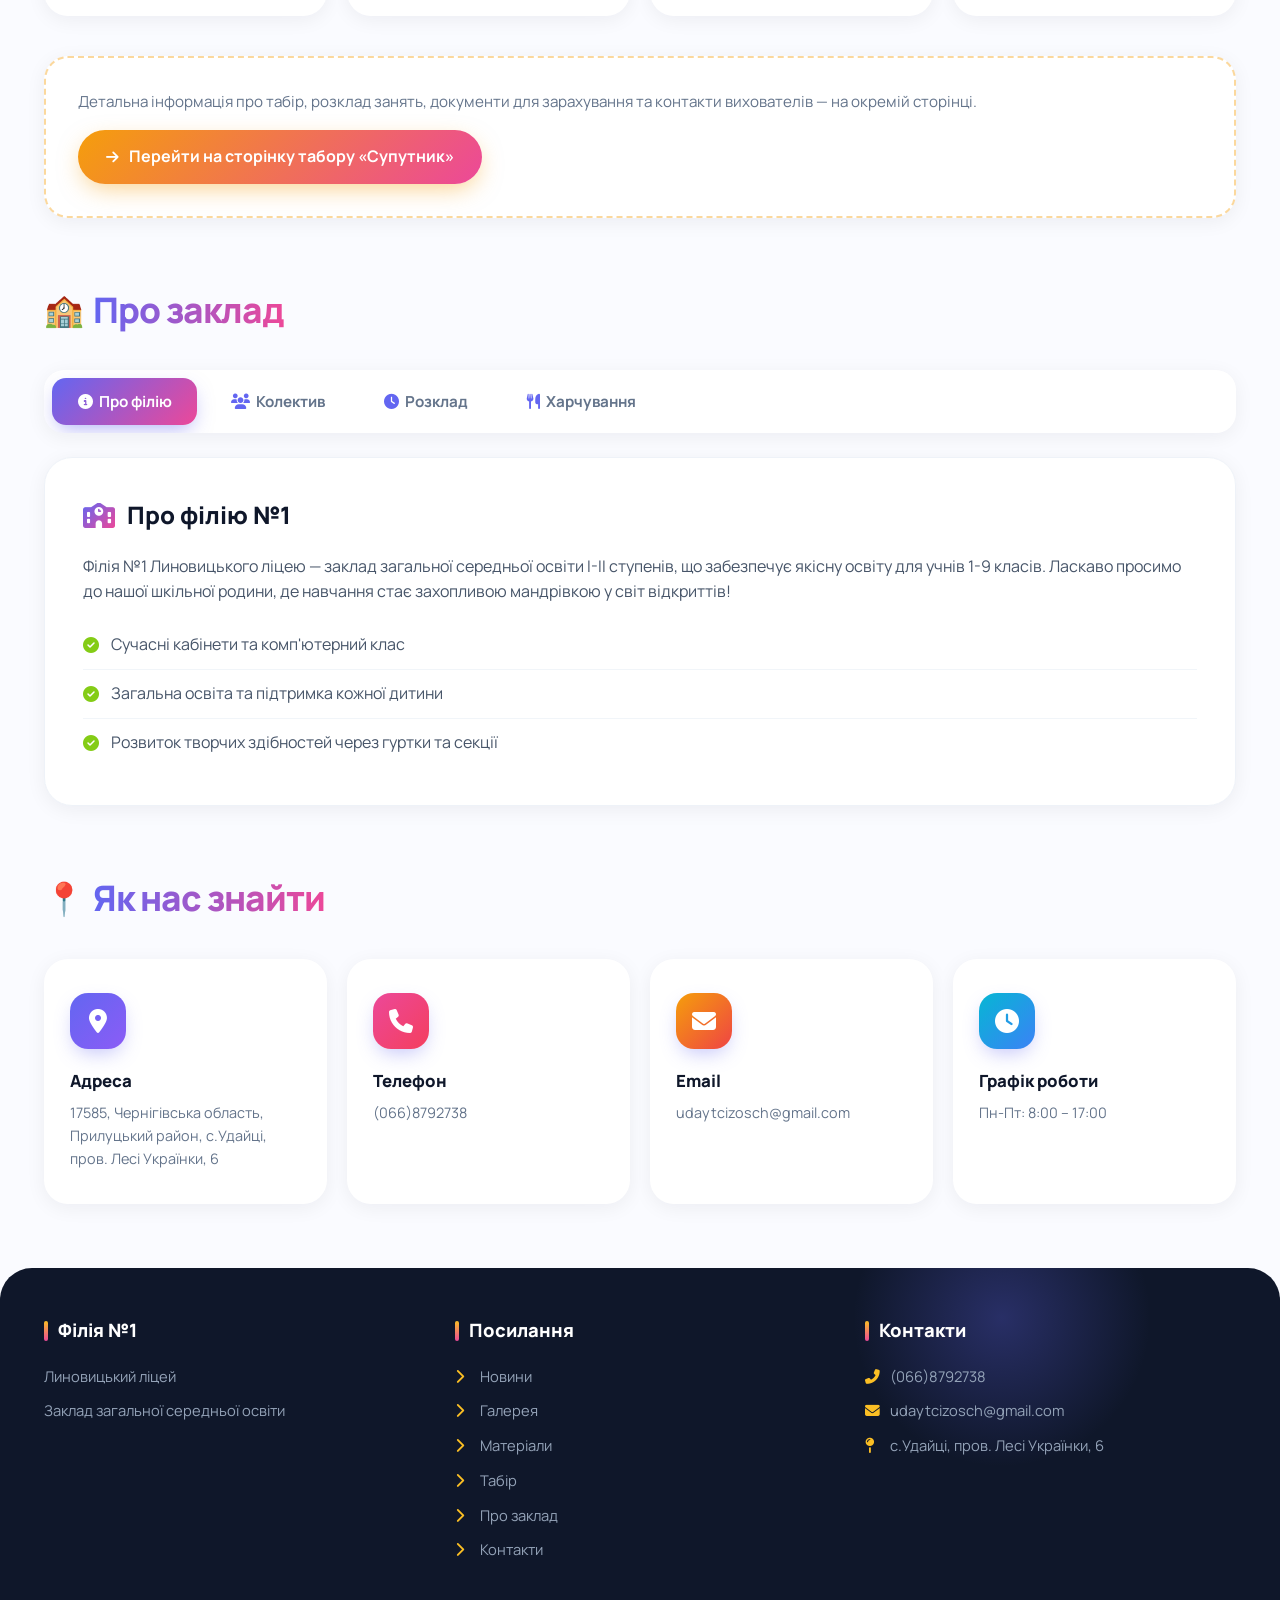
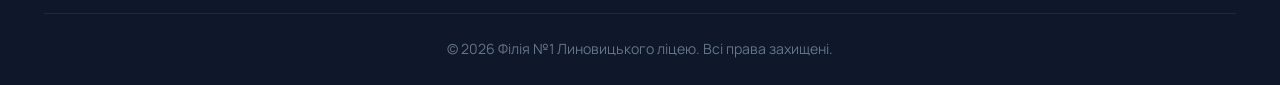
==== commit 1bb4f910: "Update index.html" ====
--- a/index.html
+++ b/index.html
@@ -2177,7 +2177,7 @@
         { name: "Мистецтво", desc: "Малювання, музика, творчість", icon: "fas fa-palette", iconClass: "art", link: "materials/mystetstvo.html", grades: "1–9 класи" },
         { name: "Фізична культура", desc: "Спорт, рухливі ігри, здоров'я", icon: "fas fa-futbol", iconClass: "pe", link: "materials/fizkultura.html", grades: "1–9 класи" },
         { name: "Трудове навчання", desc: "Технології, рукоділля, проєкти", icon: "fas fa-tools", iconClass: "tech", link: "materials/trudove-navchannya.html", grades: "1–9 класи" },
-        { name: "Підприємництво і фінансова грамотність", desc: "Підприємництво та стартапи", icon: "fas fa-briefcase", iconClass: "business", link: "materials/mymag.html", grades: "8–9 класи" }
+        { name: "Підприємництво та фінансова грамотність", desc: "Фінанси, бізнес-ідеї, економіка", icon: "fas fa-coins", iconClass: "finance", link: "mymag.html", grades: "8–9 класи" }
     ];
 
     /* =====================================================================
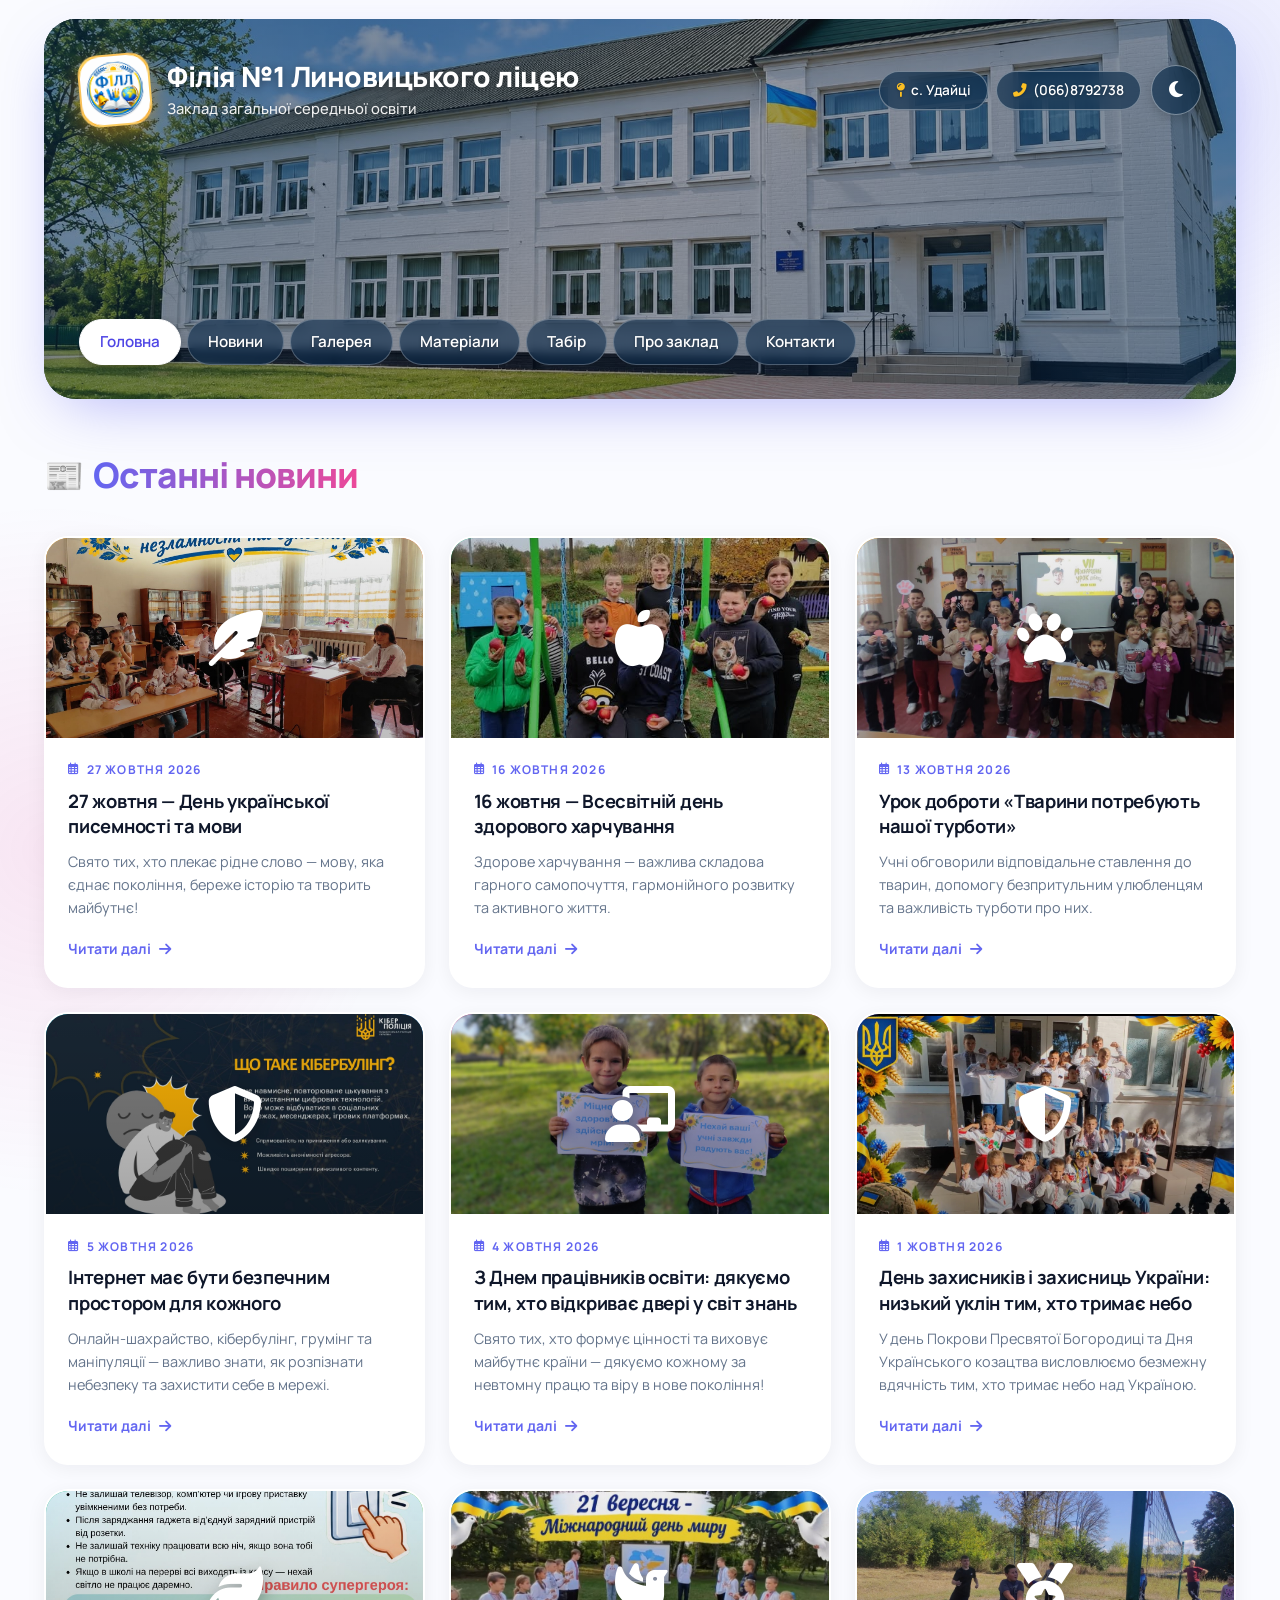
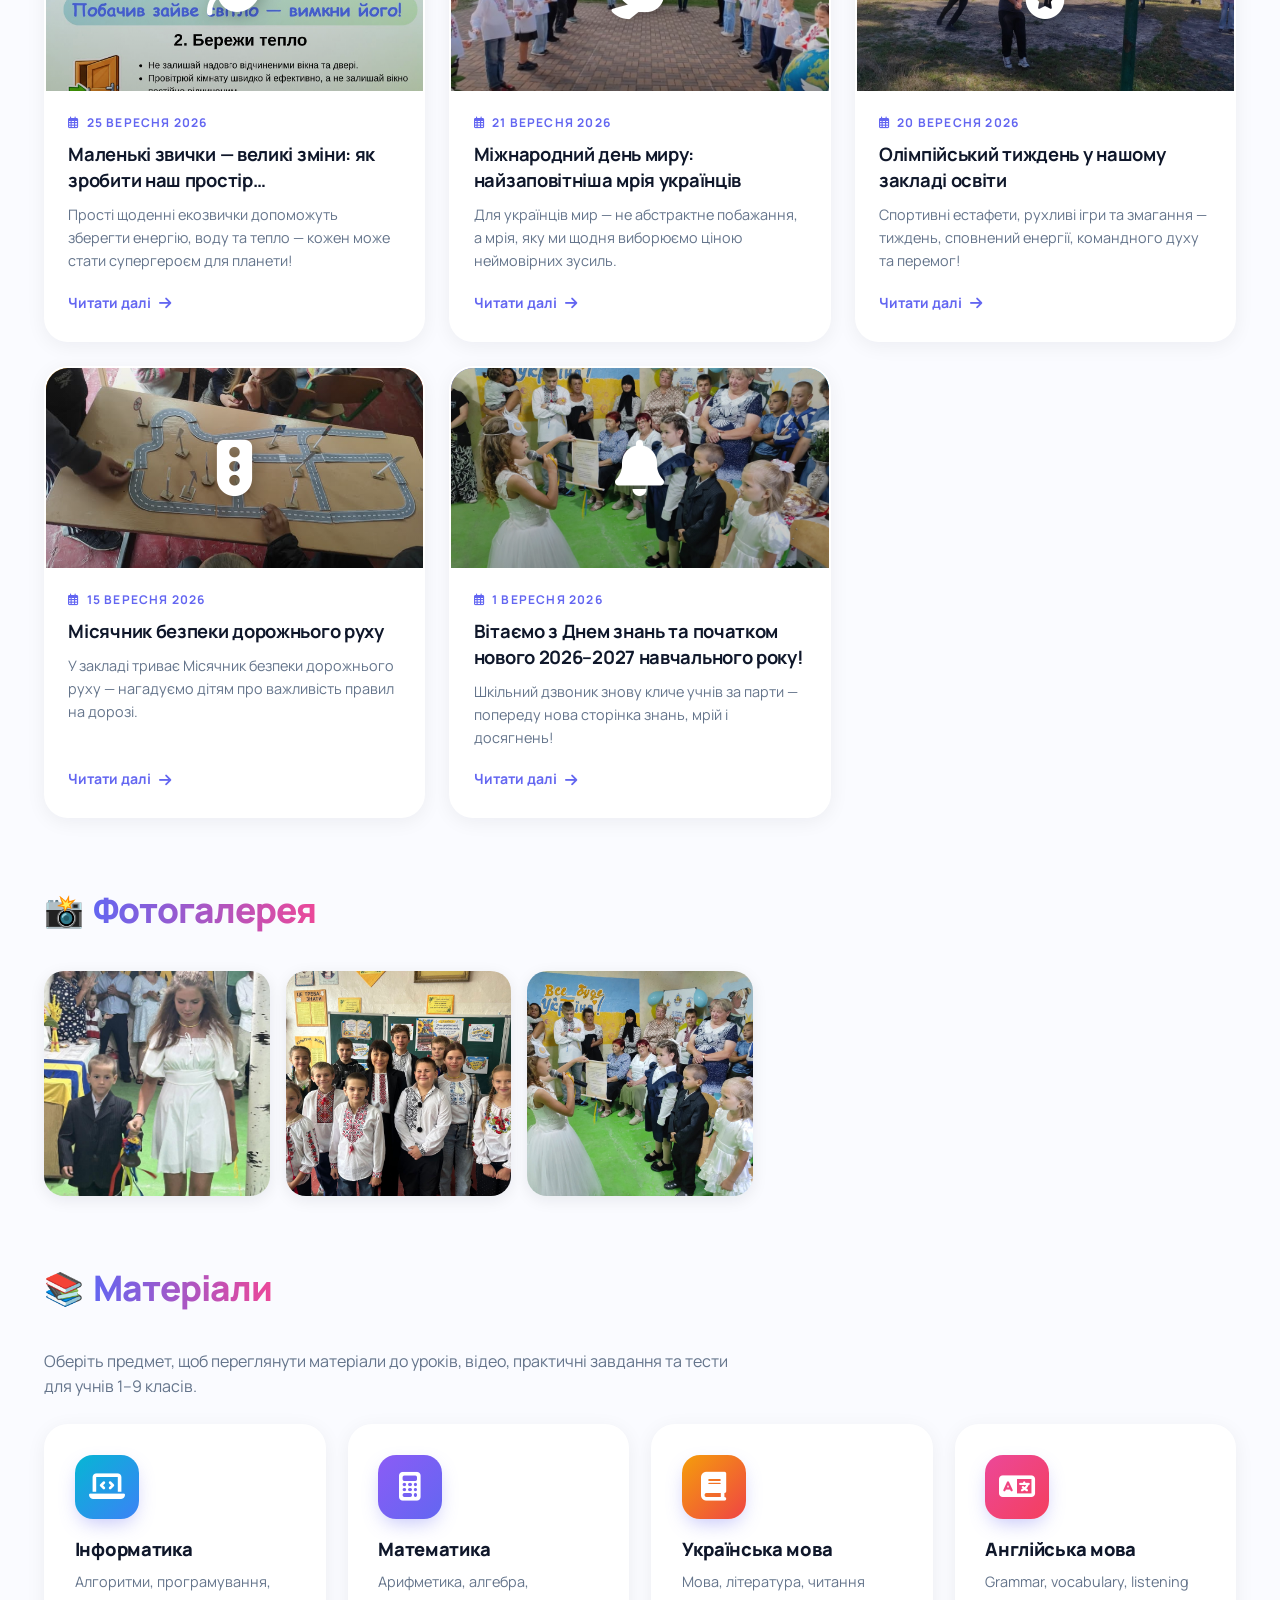
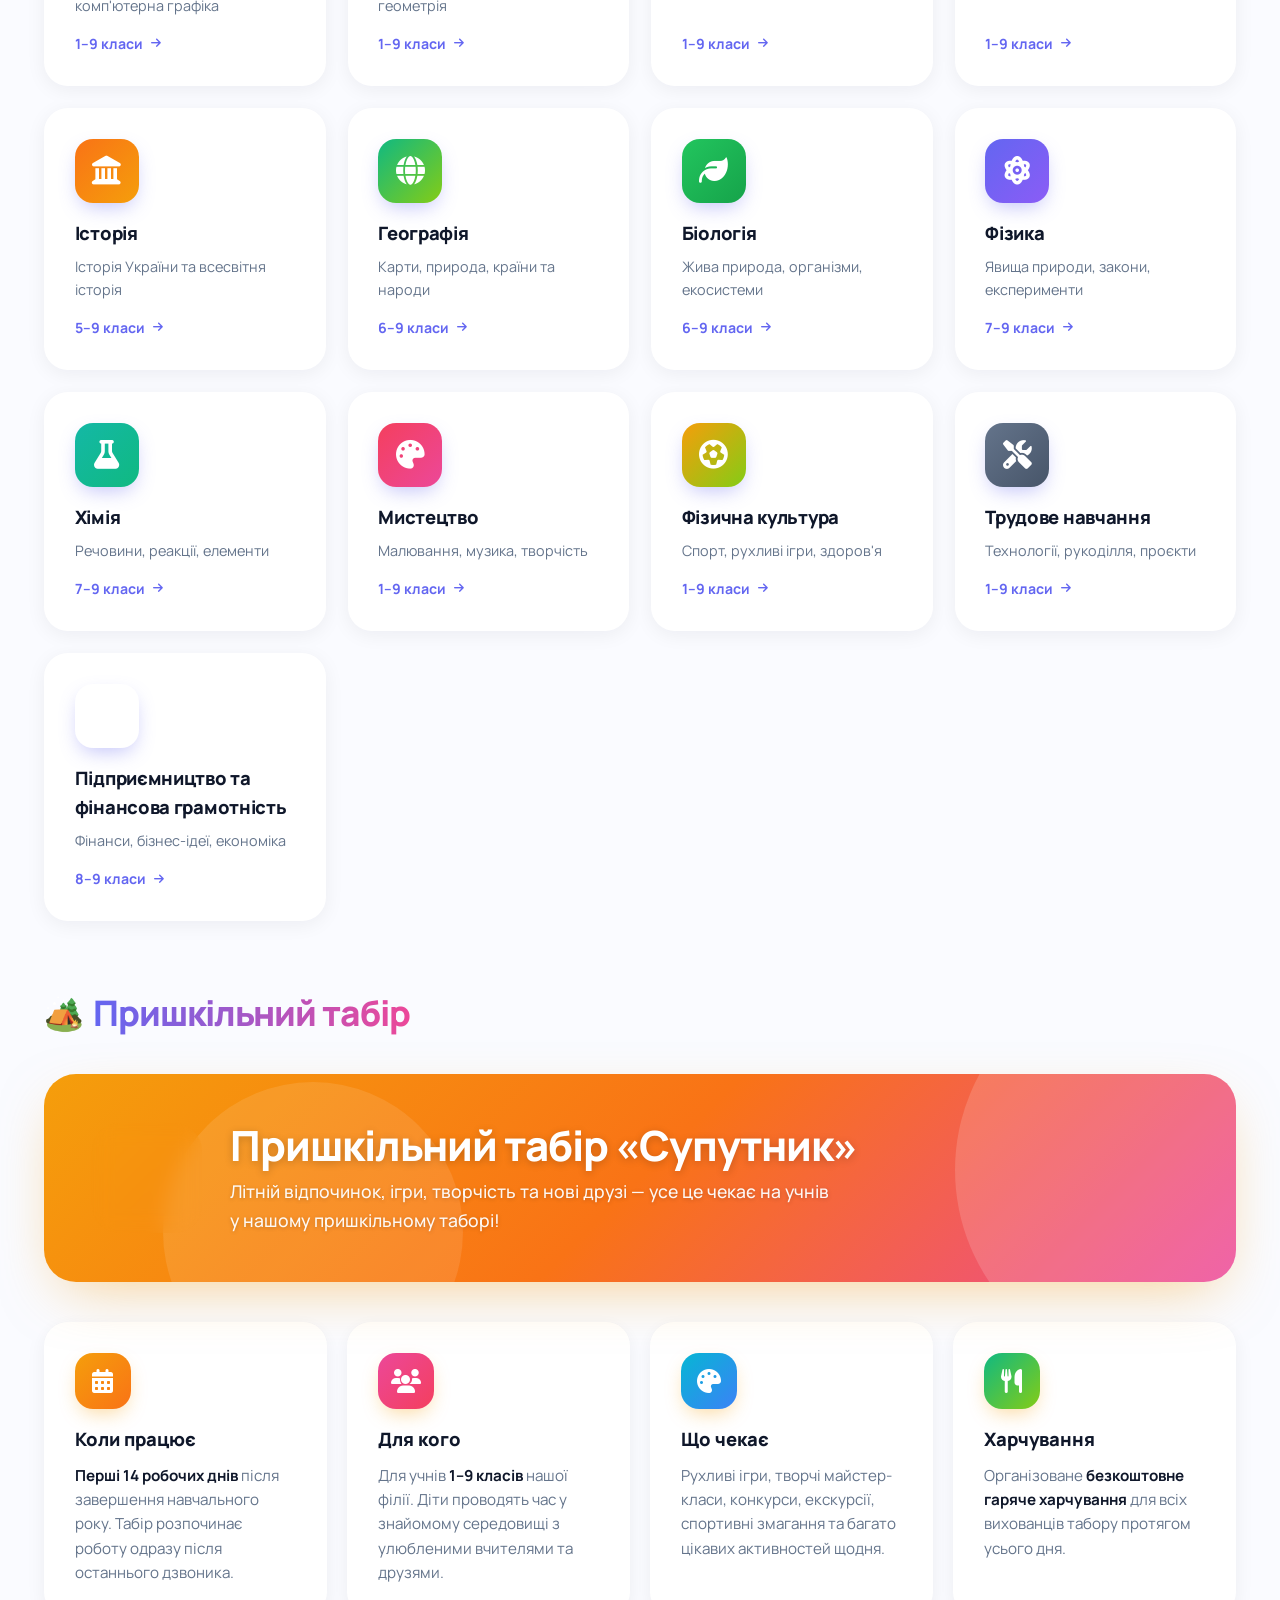
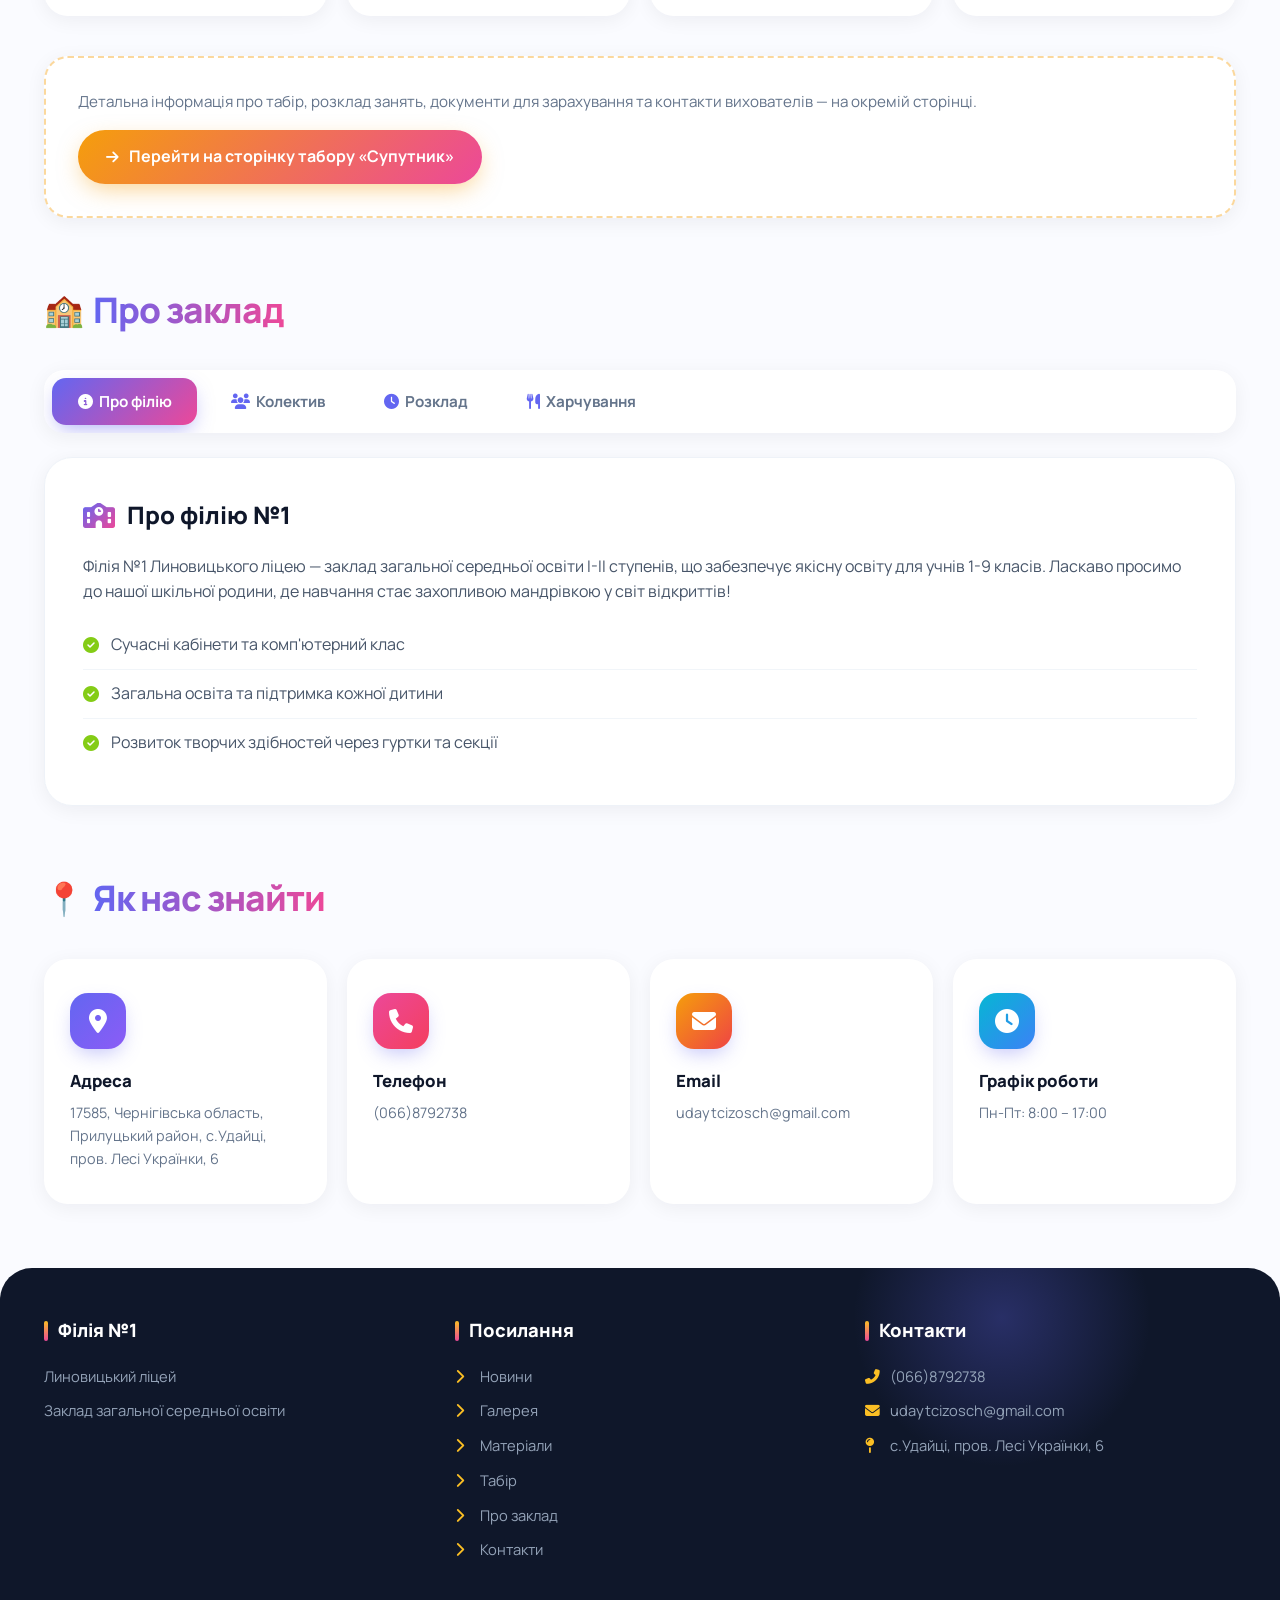
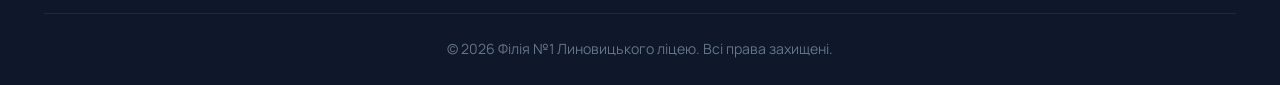
==== commit c1c72278: "Update index.html" ====
--- a/index.html
+++ b/index.html
@@ -2177,7 +2177,7 @@
         { name: "Мистецтво", desc: "Малювання, музика, творчість", icon: "fas fa-palette", iconClass: "art", link: "materials/mystetstvo.html", grades: "1–9 класи" },
         { name: "Фізична культура", desc: "Спорт, рухливі ігри, здоров'я", icon: "fas fa-futbol", iconClass: "pe", link: "materials/fizkultura.html", grades: "1–9 класи" },
         { name: "Трудове навчання", desc: "Технології, рукоділля, проєкти", icon: "fas fa-tools", iconClass: "tech", link: "materials/trudove-navchannya.html", grades: "1–9 класи" },
-        { name: "Підприємництво та фінансова грамотність", desc: "Фінанси, бізнес-ідеї, економіка", icon: "fas fa-coins", iconClass: "finance", link: "mymag.html", grades: "8–9 класи" }
+        { name: "Підприємництво та фінансова грамотність", desc: "Фінанси, бізнес-ідеї, економіка", icon: "fas fa-coins", iconClass: "finance", link: "pidp-finansy.html", grades: "8–9 класи" }
     ];
 
     /* =====================================================================
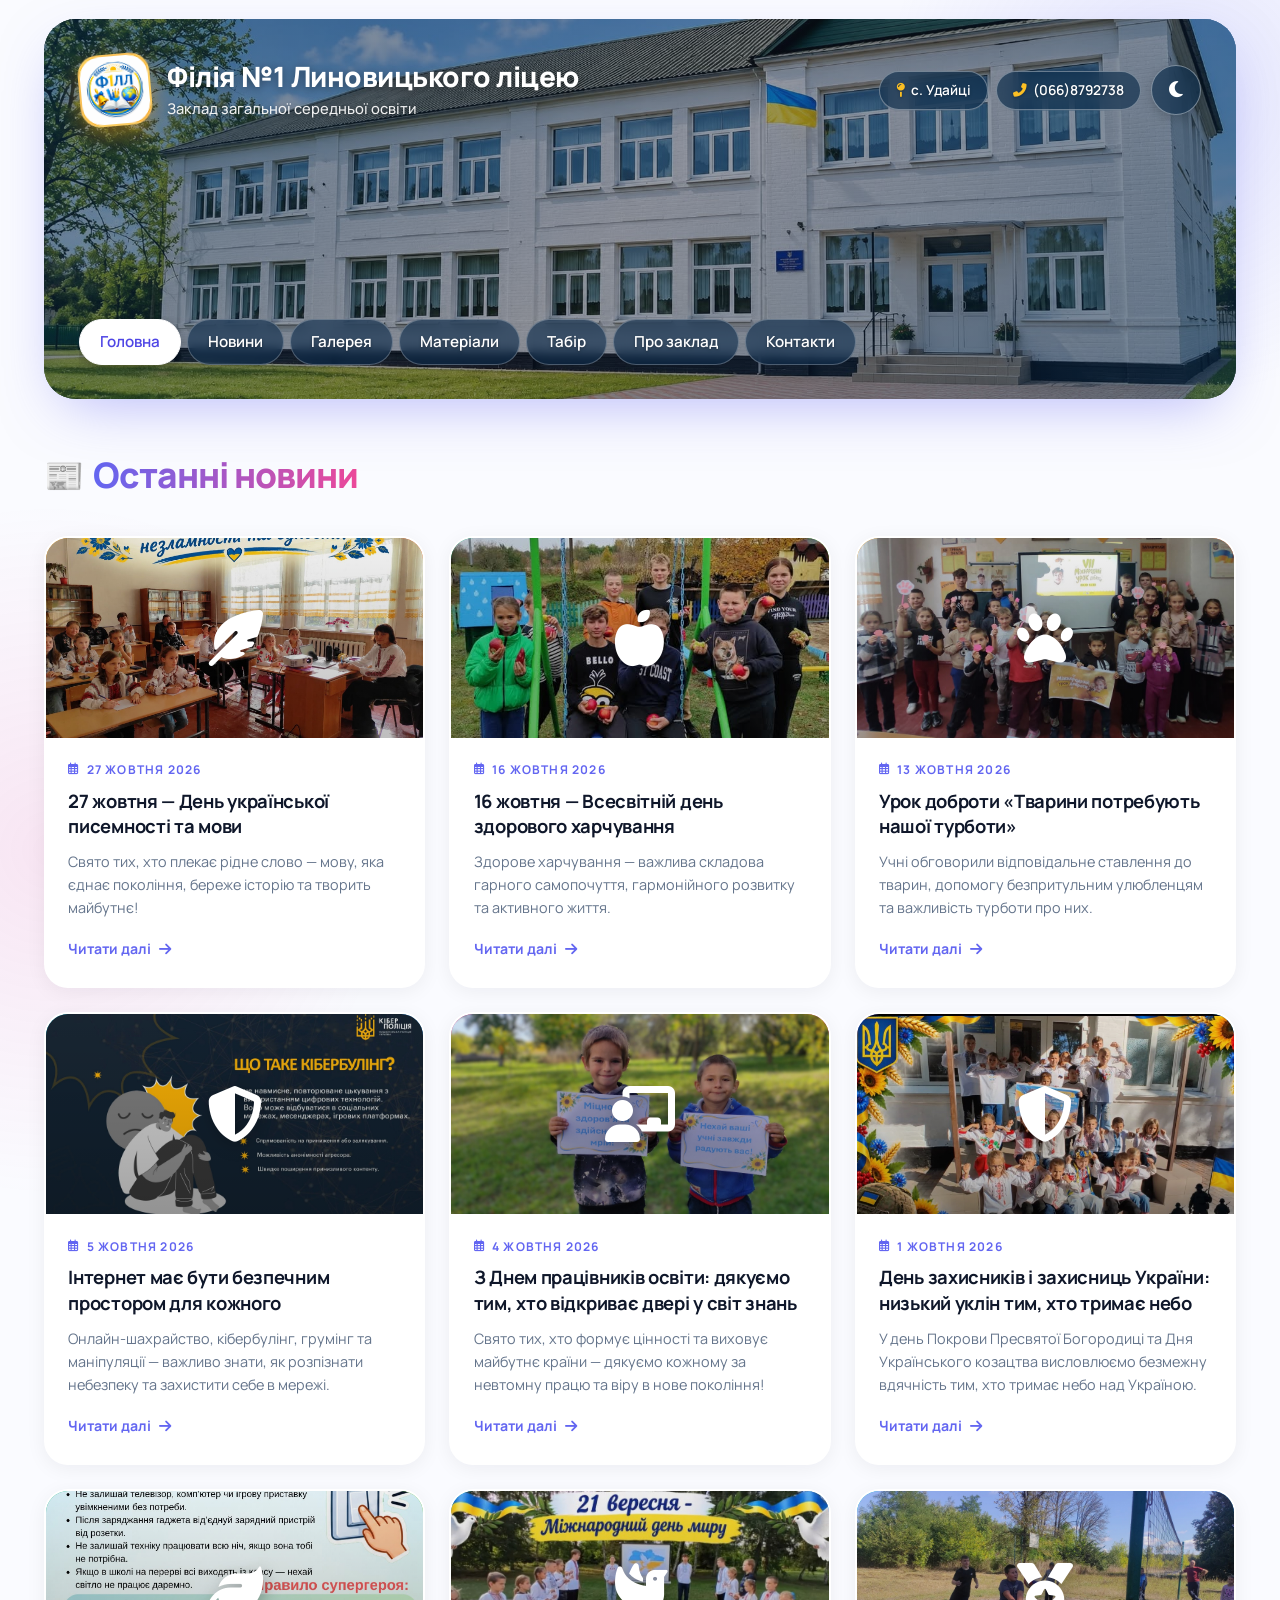
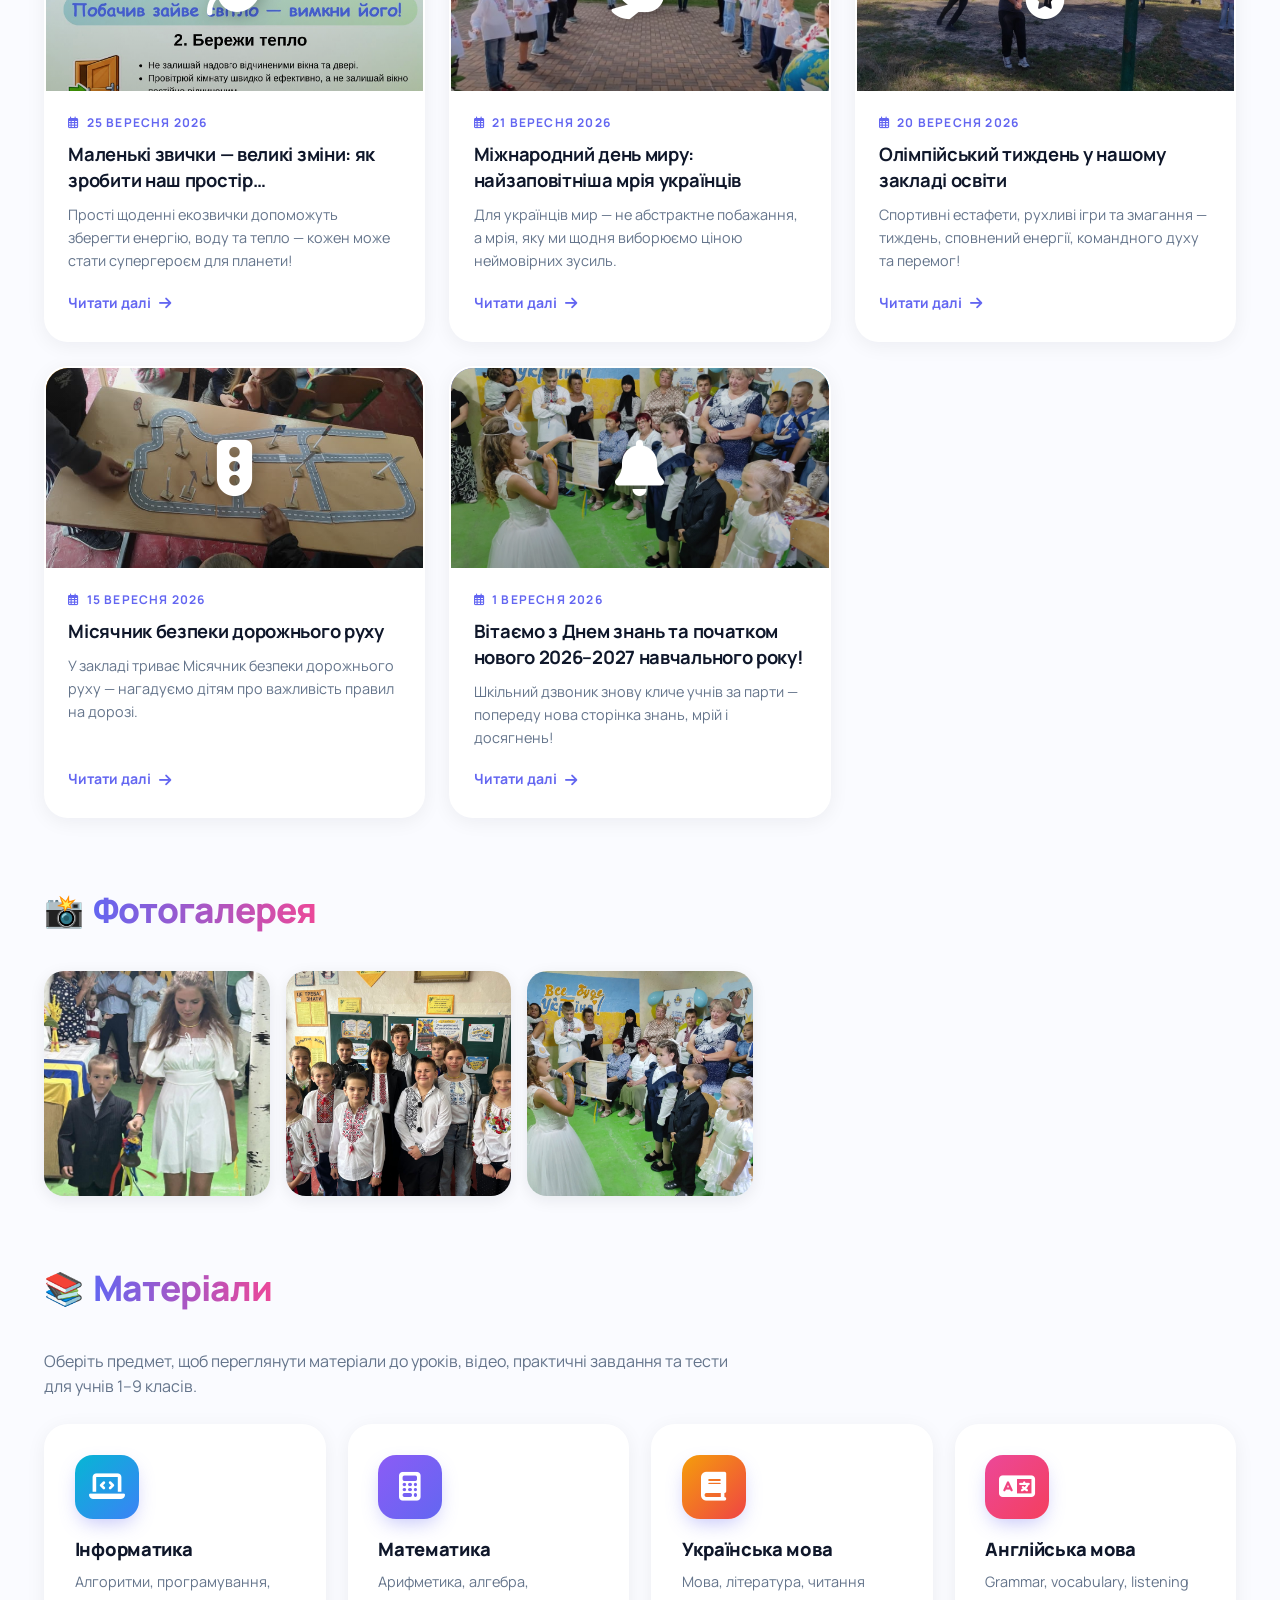
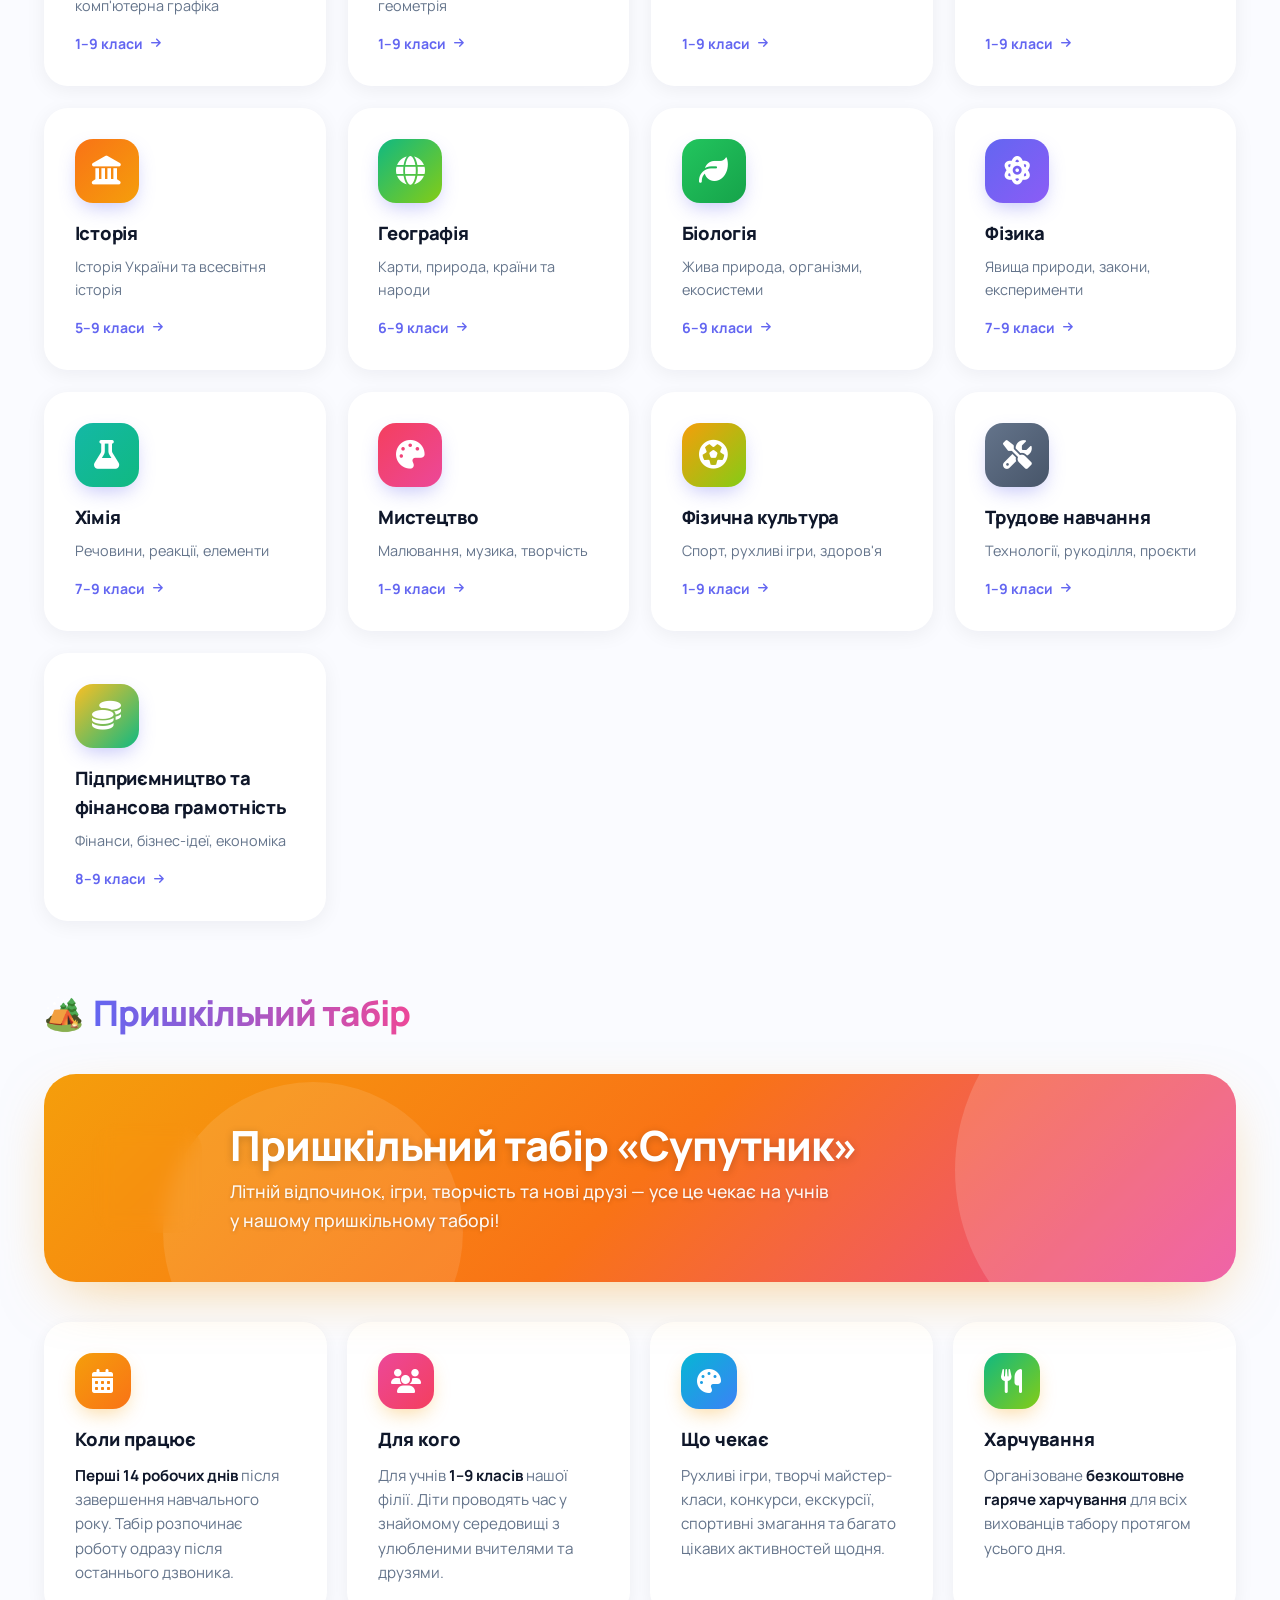
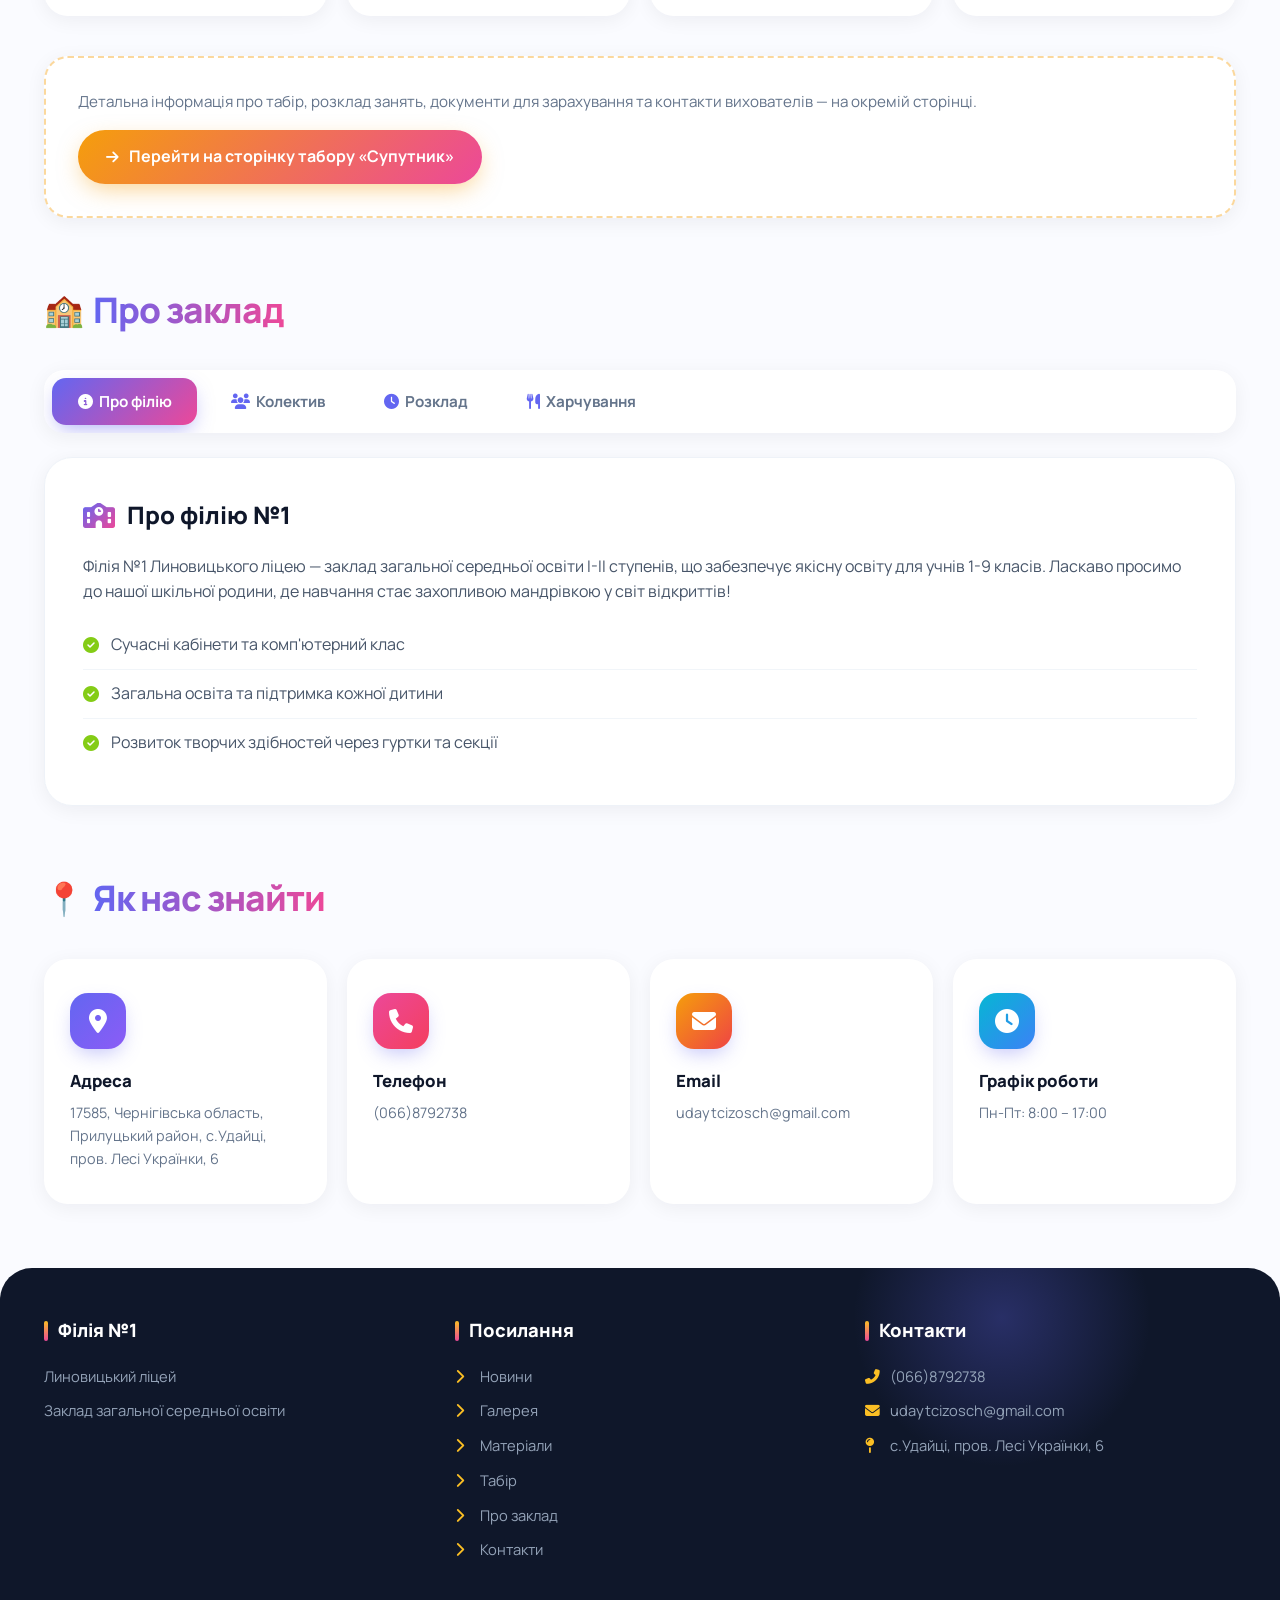
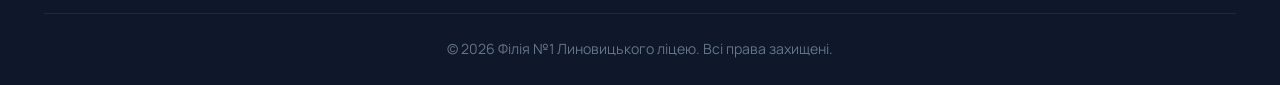
==== commit 1a8ef64f: "Update index.html" ====
--- a/index.html
+++ b/index.html
@@ -734,6 +734,7 @@
         .subject-icon.art { background: linear-gradient(135deg, #f43f5e, #ec4899); }
         .subject-icon.pe { background: linear-gradient(135deg, #f59e0b, #84cc16); }
         .subject-icon.tech { background: linear-gradient(135deg, #64748b, #475569); }
+        .subject-icon.finance { background: linear-gradient(135deg, #fbbf24, #10b981); }
 
         /* ================= ТАБІР ================= */
         #tabor-section {
